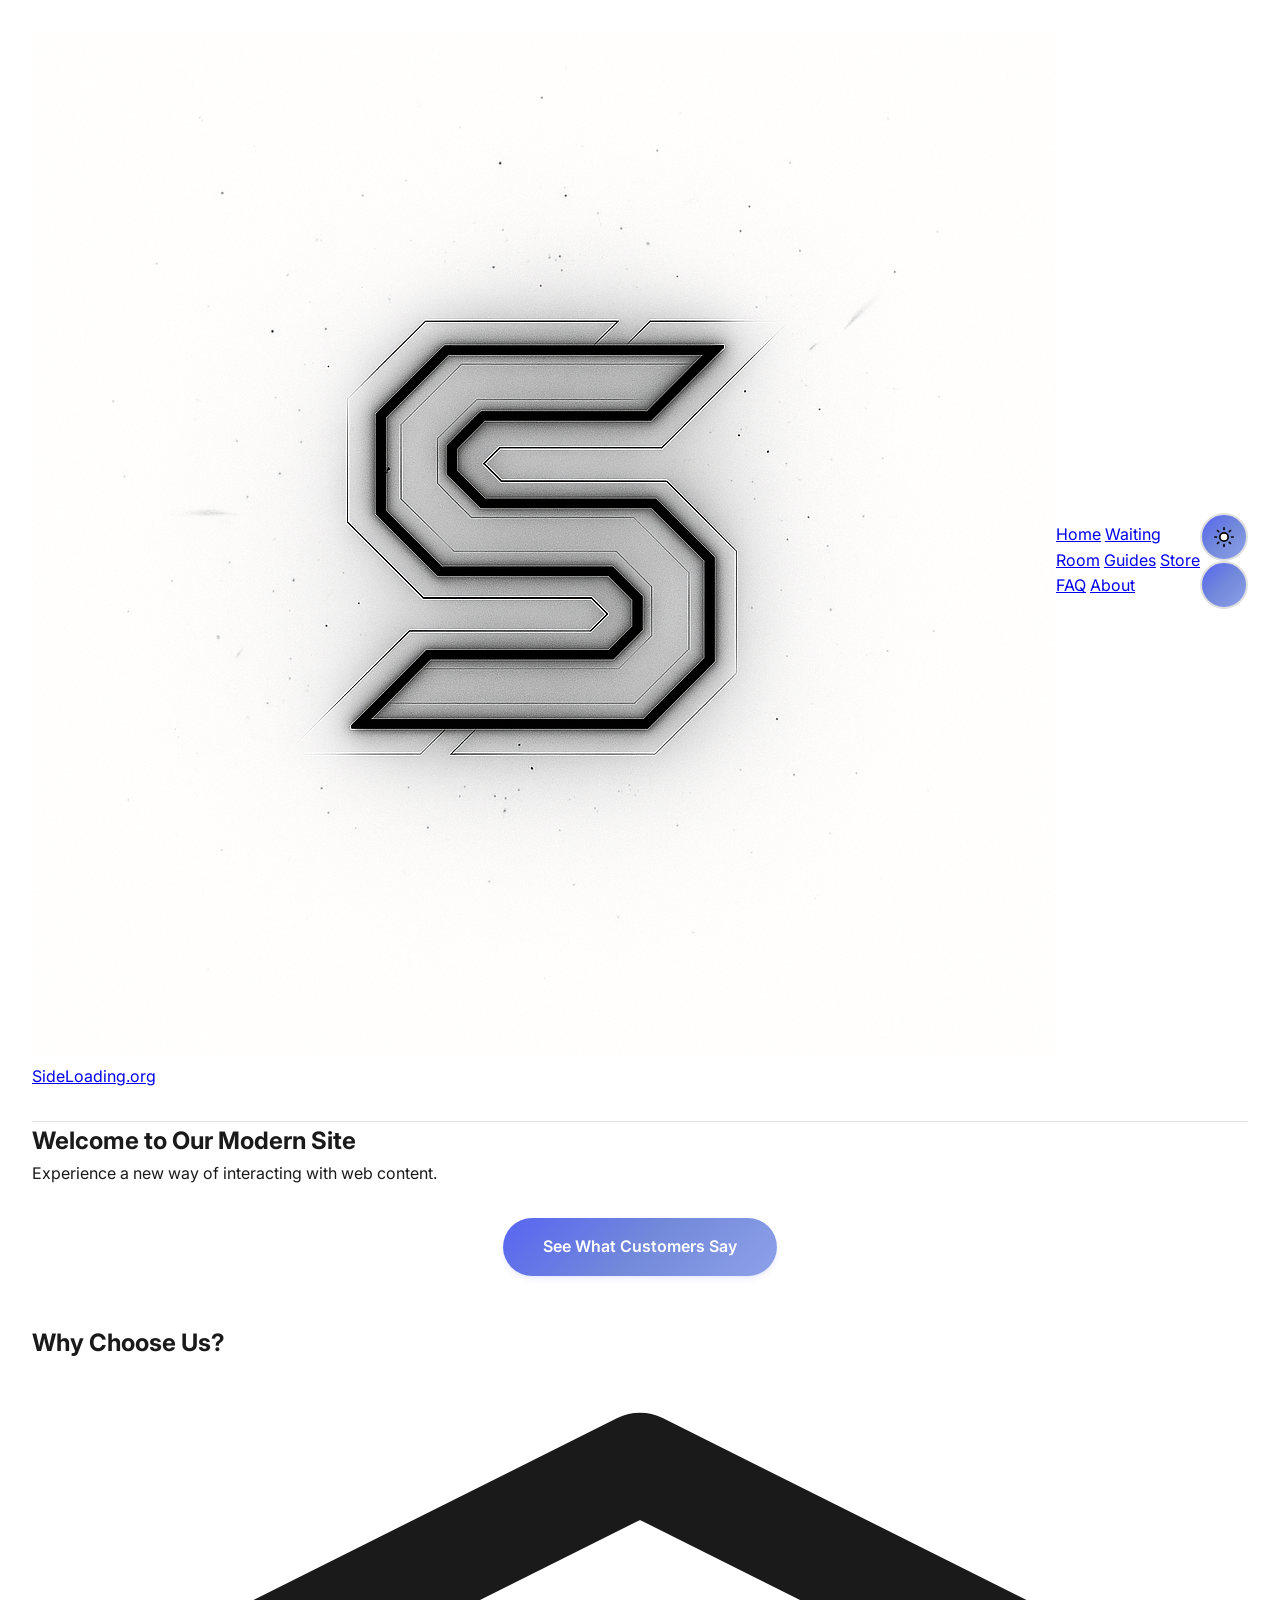
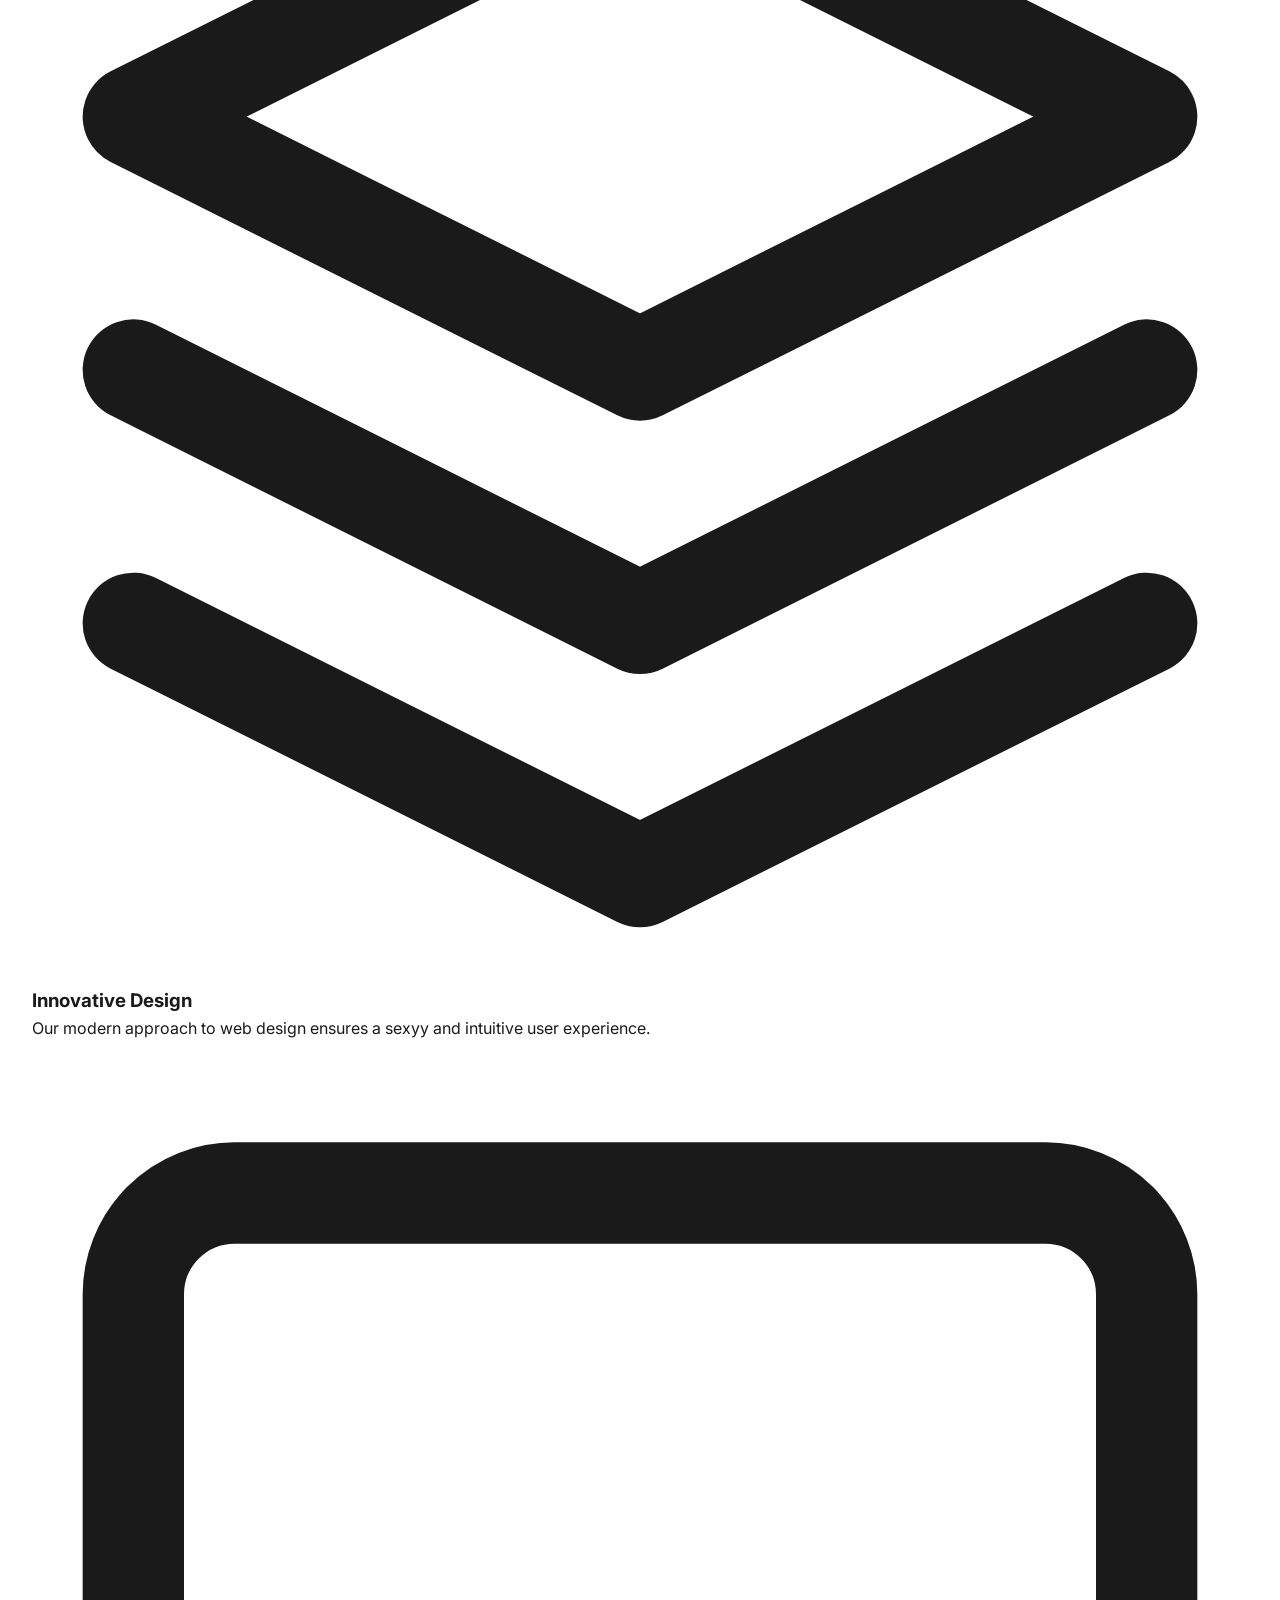
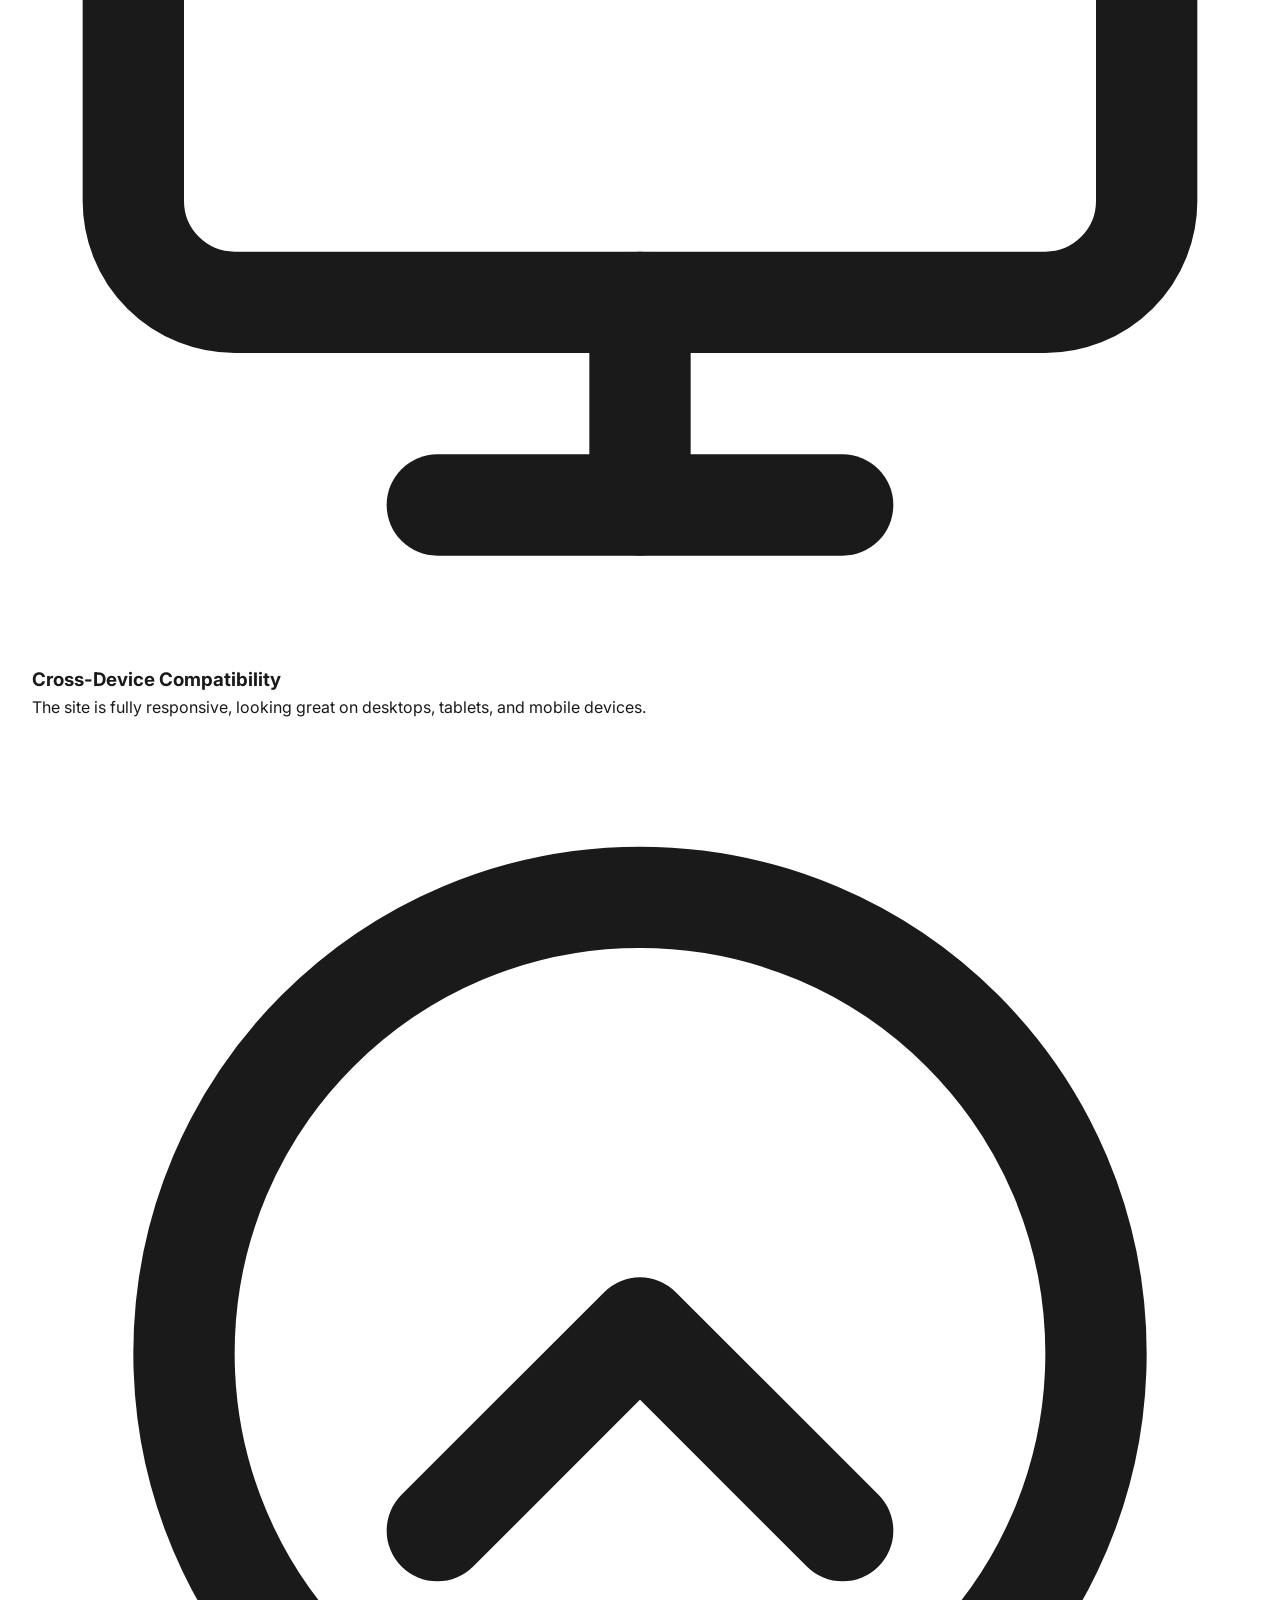
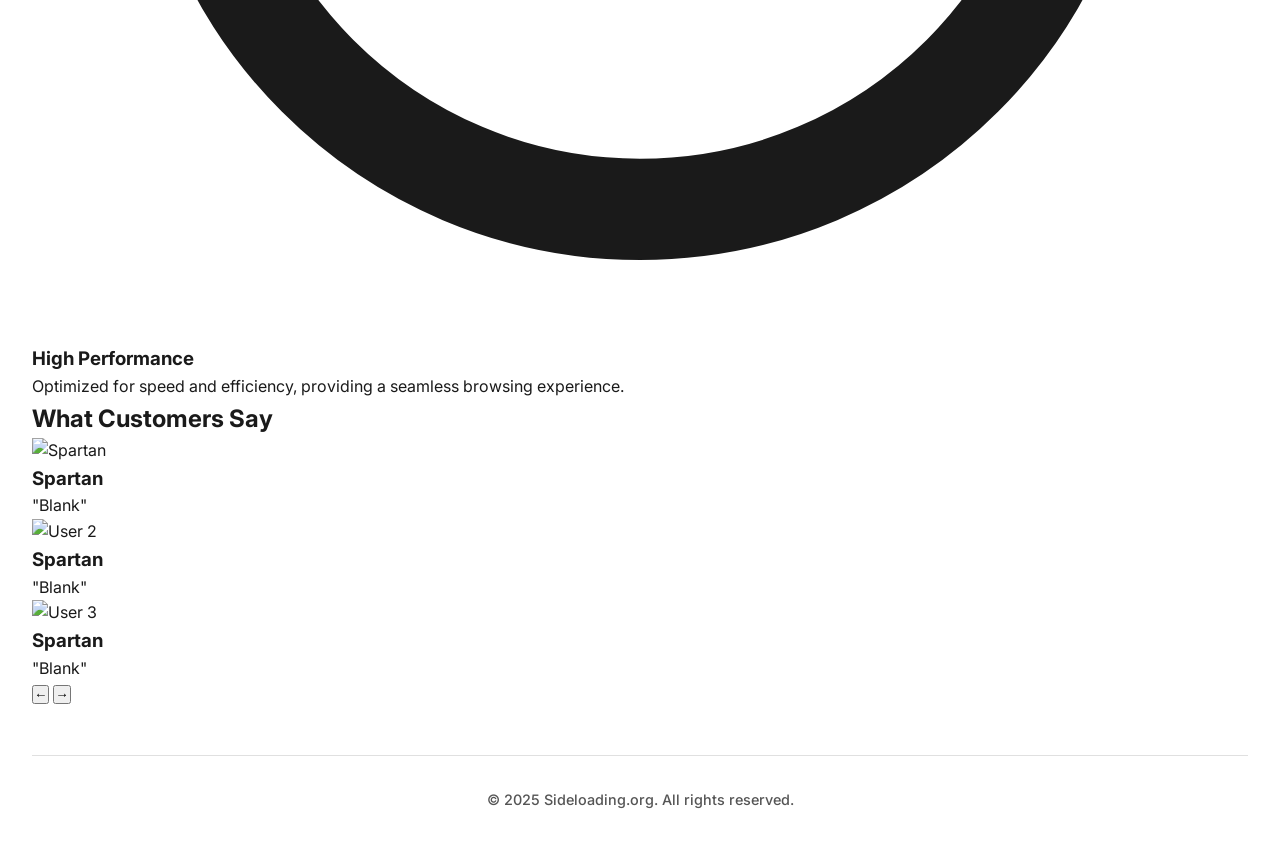
==== index.html @ e49c39b9 "Update index.html" ====
<!DOCTYPE html>
<html lang="en">
<head>
    <meta charset="UTF-8">
    <meta name="viewport" content="width=device-width, initial-scale=1.0">
    <meta property="og:site_name" content="SideLoading.org">
    <meta name="theme-color" content="#8B5CF6">
    <meta property="og:title" content="Home">
    <meta property="og:description" content="Visit the unofficial sideloading site for all of your IOS needs..." />
    <meta property="og:image" content="https://sideloadingdotorg.github.io/Site/images/logo.png">
    <meta property="og:image:width" content="1100">
    <meta property="og:image:height" content="1200">
    <meta property="og:image:type" content="image/png">
    <meta property="og:image:alt" content="Logo">
    <title>Home</title>
    <link rel="preconnect" href="https://fonts.googleapis.com">
    <link rel="preconnect" href="https://fonts.gstatic.com" crossorigin>
    <link href="https://fonts.googleapis.com/css2?family=Inter:wght@300;400;500;600;700&display=swap" rel="stylesheet">
    <link rel="stylesheet" href="css/general.css">
    <link rel="stylesheet" href="css/home.css">
</head>
<body>
    <div class="container">
        <header class="header">
            <a href="index.html" class="logo-link">
                <img src="https://sideloadingdotorg.github.io/Site/images/logo.png" alt="SideLoading.org Logo" class="logo">
                <span class="logo-text">SideLoading.org</span>
            </a>
            <nav class="desktop-nav">
                <a href="index.html" class="nav-link active">Home</a>
                <a href="waiting.html" class="nav-link">Waiting Room</a>
                <a href="guides.html" class="nav-link">Guides</a>
                <a href="https://sideloadingdotorg.github.io/Store/index.html" class="nav-link">Store</a>
                <a href="faq.html" class="nav-link">FAQ</a>
                <a href="about.html" class="nav-link">About</a>
            </nav>
            <div class="theme-and-hamburger">
                <button id="themeToggle" class="theme-toggle">
                    <svg class="sun-icon" viewBox="0 0 24 24" fill="none" stroke="currentColor" stroke-width="2" stroke-linecap="round" stroke-linejoin="round">
                        <circle cx="12" cy="12" r="5"></circle>
                        <line x1="12" y1="1" x2="12" y2="3"></line>
                        <line x1="12" y1="21" x2="12" y2="23"></line>
                        <line x1="4.22" y1="4.22" x2="5.64" y2="5.64"></line>
                        <line x1="18.36" y1="18.36" x2="19.78" y2="19.78"></line>
                        <line x1="1" y1="12" x2="3" y2="12"></line>
                        <line x1="21" y1="12" x2="23" y2="12"></line>
                        <line x1="4.22" y1="19.78" x2="5.64" y2="18.36"></line>
                        <line x1="18.36" y1="5.64" x2="19.78" y2="4.22"></line>
                    </svg>
                    <svg class="moon-icon" viewBox="0 0 24 24" fill="none" stroke="currentColor" stroke-width="2" stroke-linecap="round" stroke-linejoin="round">
                        <path d="M21 12.79A9 9 0 1 1 11.21 3 7 7 0 0 0 21 12.79z"></path>
                    </svg>
                </button>
                <div class="hamburger-menu" id="hamburgerMenu">
                    <div class="bar"></div>
                    <div class="bar"></div>
                    <div class="bar"></div>
                </div>
            </div>
        </header>
        <aside class="sidebar" id="sidebar">
            <div class="sidebar-header">
                <a href="index.html" class="logo-link">
                    <img src="https://sideloadingdotorg.github.io/Site/images/logo.png" alt="SideLoading.org Logo" class="logo">
                </a>
                <button id="sidebarClose" class="sidebar-close-button">&times;</button>
            </div>
            <nav class="sidebar-nav">
                <a href="index.html" class="sidebar-nav-link active">Home</a>
                <a href="waiting.html" class="sidebar-nav-link">Waiting Room</a>
                <a href="guides.html" class="sidebar-nav-link">Guides</a>
                <a href="https://sideloadingdotorg.github.io/Store/index.html" class="sidebar-nav-link">Store</a>
                <a href="faq.html" class="sidebar-nav-link">FAQ</a>
                <a href="about.html" class="sidebar-nav-link">About</a>
            </nav>
        </aside>
        <div class="sidebar-overlay" id="sidebarOverlay"></div>
        <main class="main-content">
            <section class="hero-section">
                <h1 class="hero-title">Welcome to Our Modern Site</h1>
                <p class="hero-subtitle">Experience a new way of interacting with web content.</p>
                <a href="#testimonials" class="cta-button">See What Customers Say</a>
            </section>
            <section class="features-section">
                <h2 class="section-title">Why Choose Us?</h2>
                <div class="features-grid">
                    <div class="feature-card">
                        <div class="feature-icon">
                            <svg viewBox="0 0 24 24" fill="none" stroke="currentColor" stroke-width="2" stroke-linecap="round" stroke-linejoin="round">
                                <path d="M12 2L2 7l10 5 10-5-10-5z"></path>
                                <path d="M2 17l10 5 10-5"></path>
                                <path d="M2 12l10 5 10-5"></path>
                            </svg>
                        </div>
                        <h3 class="feature-title">Innovative Design</h3>
                        <p class="feature-description">Our modern approach to web design ensures a sexyy and intuitive user experience.</p>
                    </div>
                    <div class="feature-card">
                        <div class="feature-icon">
                            <svg viewBox="0 0 24 24" fill="none" stroke="currentColor" stroke-width="2" stroke-linecap="round" stroke-linejoin="round">
                                <rect x="2" y="3" width="20" height="14" rx="2" ry="2"></rect>
                                <line x1="8" y1="21" x2="16" y2="21"></line>
                                <line x1="12" y1="17" x2="12" y2="21"></line>
                            </svg>
                        </div>
                        <h3 class="feature-title">Cross-Device Compatibility</h3>
                        <p class="feature-description">The site is fully responsive, looking great on desktops, tablets, and mobile devices.</p>
                    </div>
                    <div class="feature-card">
                        <div class="feature-icon">
                            <svg viewBox="0 0 24 24" fill="none" stroke="currentColor" stroke-width="2" stroke-linecap="round" stroke-linejoin="round">
                                <path d="M12 21.5c-4.97 0-9-4.03-9-9s4.03-9 9-9 9 4.03 9 9-4.03 9-9 9z"></path>
                                <path d="M16 16l-4-4-4 4"></path>
                            </svg>
                        </div>
                        <h3 class="feature-title">High Performance</h3>
                        <p class="feature-description">Optimized for speed and efficiency, providing a seamless browsing experience.</p>
                    </div>
                </div>
            </section>
            <section class="testimonials-section" id="testimonials">
                <h2 class="section-title">What Customers Say</h2>
                <div class="testimonial-carousel-container">
                    <div class="testimonial-carousel-track">
                        <div class="testimonial-card">
                            <img src="#" alt="Spartan" class="testimonial-avatar">
                            <h3 class="testimonial-name">Spartan</h3>
                            <p class="testimonial-review">"Blank"</p>
                        </div>
                        <div class="testimonial-card">
                            <img src="#" alt="User 2" class="testimonial-avatar">
                            <h3 class="testimonial-name">Spartan</h3>
                            <p class="testimonial-review">"Blank"</p>
                        </div>
                        <div class="testimonial-card">
                            <img src="#" alt="User 3" class="testimonial-avatar">
                            <h3 class="testimonial-name">Spartan</h3>
                            <p class="testimonial-review">"Blank"</p>
                        </div>
                    </div>
                    <div class="carousel-navigation">
                        <button class="carousel-nav-btn prev-btn">&larr;</button>
                        <button class="carousel-nav-btn next-btn">&rarr;</button>
                    </div>
                </div>
            </section>
        </main>
        <footer class="footer">
            <p>&copy; 2025 Sideloading.org. All rights reserved.</p>
        </footer>
    </div>
    <script src="js/general.js"></script>
    <script src="js/home.js"></script>
</body>
</html>
---- css/general.css ----
:root {
    --primary-color: #5865F2;
    --primary-hover: #4f5bda;
    --primary-gradient: linear-gradient(135deg, #5865F2 0%, #7289da 100%);
    --primary-gradient-hover: linear-gradient(135deg, #4f5bda 0%, #5865F2 100%);
    --bg-primary: #0D0D0D;
    --bg-secondary: #1a1a1a;
    --text-primary: #f0f0f0;
    --text-secondary: #a0a0a0;
    --border-color: #2a2a2a;
    --shadow: 0 4px 10px rgba(88, 101, 242, 0.2);
    --sidebar-width: 300px;
    --blur-amount: 8px;
}

[data-theme="light"] {
    --primary-color: #5865F2;
    --primary-hover: #4f5bda;
    --primary-gradient: linear-gradient(135deg, #5865F2 0%, #7289da 50%, #8ea1e9 100%);
    --primary-gradient-hover: linear-gradient(135deg, #4f5bda 0%, #5865F2 50%, #7289da 100%);
    --bg-primary: #ffffff;
    --bg-secondary: #f5f5f5;
    --text-primary: #1a1a1a;
    --text-secondary: #555555;
    --border-color: #e0e0e0;
    --shadow: 0 4px 6px -1px rgba(88, 101, 242, 0.1), 0 2px 4px -1px rgba(88, 101, 242, 0.06);
}

* {
    margin: 0;
    padding: 0;
    box-sizing: border-box;
}

body {
    font-family: 'Inter', -apple-system, BlinkMacSystemFont, 'Segoe UI', Roboto, sans-serif;
    background-color: var(--bg-primary);
    color: var(--text-primary);
    transition: background-color 0.3s ease, color 0.3s ease;
    line-height: 1.6;
    overflow-x: hidden;
}

.container {
    max-width: 1400px;
    margin: 0 auto;
    padding: 0 2rem;
}

.main-content {
    position: relative;
    z-index: 1;
}

.header {
    display: flex;
    justify-content: space-between;
    align-items: center;
    padding: 2rem 0;
    border-bottom: 1px solid var(--border-color);
    position: relative;
    z-index: 1000;
    transition: filter 0.3s ease, transform 0.3s ease;
}

.header-left,
.header-right {
    display: flex;
    align-items: center;
    gap: 1rem;
}

.logo-container {
    display: flex;
    align-items: center;
    justify-content: center;
    height: 40px;
}

.logo {
    height: 100%;
    width: auto;
    transition: filter 0.3s ease;
}

[data-theme="light"] .logo {
    filter: invert(1);
}

.theme-toggle {
    background: var(--primary-gradient);
    border: 2px solid var(--border-color);
    border-radius: 50%;
    width: 48px;
    height: 48px;
    cursor: pointer;
    display: flex;
    align-items: center;
    justify-content: center;
    transition: all 0.3s ease;
    text-decoration: none;
}

.theme-toggle:hover {
    background: var(--primary-gradient-hover);
    border-color: var(--primary-color);
    transform: scale(1.05);
}

.theme-toggle svg {
    width: 20px;
    height: 20px;
    fill: var(--bg-primary);
    transition: transform 0.3s ease;
}

.theme-toggle:hover svg {
    transform: rotate(180deg);
}

.hamburger-menu {
    background: var(--primary-gradient);
    border: 2px solid var(--border-color);
    border-radius: 50%;
    width: 48px;
    height: 48px;
    cursor: pointer;
    display: flex;
    flex-direction: column;
    align-items: center;
    justify-content: center;
    transition: all 0.3s ease;
    gap: 4px;
    position: relative;
    z-index: 1001;
    text-decoration: none;
}

.hamburger-menu:hover {
    background: var(--primary-gradient-hover);
    border-color: var(--primary-color);
    transform: scale(1.05);
}

.hamburger-menu.active {
    background: var(--primary-gradient-hover);
    border-color: var(--primary-color);
}

.hamburger-line {
    width: 20px;
    height: 2px;
    background-color: var(--bg-primary);
    border-radius: 1px;
    transition: all 0.3s ease;
}

.hamburger-menu.active .hamburger-line:nth-child(1) {
    transform: translateY(6px) rotate(45deg);
}

.hamburger-menu.active .hamburger-line:nth-child(2) {
    opacity: 0;
}

.hamburger-menu.active .hamburger-line:nth-child(3) {
    transform: translateY(-6px) rotate(-45deg);
}

.sidebar {
    position: fixed;
    top: 0;
    left: -100%;
    width: var(--sidebar-width);
    height: 100vh;
    background-color: var(--bg-primary);
    border-right: 1px solid var(--border-color);
    z-index: 3000;
    transition: left 0.3s ease;
    overflow-y: auto;
    box-shadow: 4px 0 20px rgba(0, 0, 0, 0.1);
}

.sidebar.active {
    left: 0;
}

.sidebar-header {
    padding: 2rem;
    border-bottom: 1px solid var(--border-color);
    display: flex;
    justify-content: space-between;
    align-items: center;
}

.sidebar-title {
    font-size: 1.5rem;
    font-weight: 600;
    color: var(--text-primary);
}

.sidebar-close {
    background: none;
    border: none;
    cursor: pointer;
    padding: 8px;
    border-radius: 8px;
    transition: background-color 0.3s ease;
    text-decoration: none;
}

.sidebar-close:hover {
    background-color: var(--bg-secondary);
}

.sidebar-close svg {
    width: 20px;
    height: 20px;
    fill: var(--text-primary);
}

.sidebar-content {
    padding: 2rem;
}

.sidebar-nav {
    list-style: none;
    margin-bottom: 2rem;
}

.sidebar-content nav .sidebar-nav:first-of-type {
    margin-bottom: 0.5rem;
}

.sidebar-subheading {
    font-size: 1rem;
    font-weight: 600;
    color: var(--text-secondary);
    margin: 1rem 0 0.5rem 0;
    padding: 0;
    text-transform: lowercase;
    letter-spacing: 0.5px;
}

.sidebar-nav-item {
    margin-bottom: 0.5rem;
}

.sidebar-nav-link {
    display: block;
    padding: 1rem;
    color: var(--text-primary);
    text-decoration: none;
    border-radius: 12px;
    transition: all 0.3s ease;
    font-weight: 500;
}

.sidebar-nav-link:hover {
    background: var(--bg-secondary);
    color: var(--text-primary);
}

.sidebar-nav-link.active {
    background: var(--primary-gradient);
    color: var(--bg-primary);
}

.sidebar-overlay {
    position: fixed;
    top: 0;
    left: 0;
    width: 100%;
    height: 100%;
    background-color: rgba(0, 0, 0, 0.5);
    z-index: 2500;
    opacity: 0;
    visibility: hidden;
    transition: all 0.3s ease;
}

.sidebar-overlay.active {
    opacity: 1;
    visibility: visible;
}

.header.blurred,
.main-content.blurred {
    filter: blur(var(--blur-amount));
    transform: scale(0.98);
    pointer-events: none;
    user-select: none;
}

@media (max-width: 768px) {
    .container {
        padding: 0 1rem;
    }
    
    .header {
        padding: 1rem 0;
    }
    
    :root {
        --sidebar-width: 280px;
    }
}

@media (min-width: 1200px) {
    .container {
        max-width: 1600px;
    }
}

.footer {
    text-align: center;
    padding: 2rem 0;
    margin-top: 3rem;
    border-top: 1px solid var(--border-color);
    color: var(--text-secondary);
    font-size: 0.9rem;
    font-weight: 500;
}

.footer p {
    margin: 0;
}

@media (max-width: 768px) {
    .footer {
        padding: 1.5rem 0;
        margin-top: 2rem;
        font-size: 0.85rem;
    }
}
---- css/home.css ----
.title {
    font-size: 3rem;
    font-weight: 700;
    text-align: center;
    margin-top: 2rem;
    background: var(--primary-gradient);
    -webkit-background-clip: text;
    -webkit-text-fill-color: transparent;
    animation: text-pop-up 0.5s cubic-bezier(0.25, 0.46, 0.45, 0.94) both;
}

.catchline {
    font-size: 1.25rem;
    text-align: center;
    color: var(--text-secondary);
    margin-top: 1rem;
    max-width: 700px;
    margin-left: auto;
    margin-right: auto;
    animation: fade-in-up 0.6s ease-out forwards;
    animation-delay: 0.2s;
    opacity: 0;
}

.cta-button {
    display: block;
    width: fit-content;
    margin: 2rem auto 3rem auto;
    padding: 1rem 2.5rem;
    background: var(--primary-gradient);
    color: var(--bg-primary);
    text-decoration: none;
    font-weight: 600;
    border-radius: 50px;
    transition: all 0.3s ease;
    box-shadow: var(--shadow);
    text-align: center;
    animation: scale-in 0.5s ease-out forwards;
    animation-delay: 0.4s;
    opacity: 0;
}

.cta-button:hover {
    background: var(--primary-gradient-hover);
    transform: translateY(-2px) scale(1.02);
    box-shadow: 0 6px 15px rgba(139, 92, 246, 0.3);
}

.why-choose-us-section {
    margin-top: 6rem;
}

.why-choose-title {
    text-align: center;
    margin-bottom: 3rem;
    font-size: 2rem;
    font-weight: 700;
    color: var(--text-primary);
    animation: fade-in-up 0.6s ease-out forwards;
    opacity: 0;
    animation-delay: 0.6s;
}

.why-choose-grid {
    display: grid;
    grid-template-columns: repeat(auto-fit, minmax(280px, 1fr));
    gap: 2rem;
}

.why-choose-card {
    background: var(--bg-secondary);
    border-radius: 12px;
    padding: 2.5rem 2rem;
    text-align: center;
    border: 1px solid var(--border-color);
    transition: transform 0.3s ease, box-shadow 0.3s ease, border-color 0.3s ease;
    box-shadow: var(--card-shadow);
    animation: card-pop-in 0.6s cubic-bezier(0.25, 0.46, 0.45, 0.94) both;
    opacity: 0;
}

.why-choose-card:hover {
    transform: translateY(-10px) scale(1.02);
    box-shadow: var(--shadow);
    border-color: var(--primary-color);
}

.why-choose-icon {
    font-size: 2.5rem;
    margin-bottom: 1rem;
    line-height: 1;
}

.why-choose-heading {
    font-size: 1.25rem;
    font-weight: 600;
    margin-bottom: 0.5rem;
}

.why-choose-description {
    font-size: 0.9rem;
    color: var(--text-secondary);
}

.carousel-section {
    margin-top: 6rem;
    position: relative;
}

.carousel-title {
    font-size: 2rem;
    font-weight: 700;
    text-align: center;
    margin-bottom: 2rem;
    animation: fade-in-up 0.6s ease-out forwards;
    opacity: 0;
}

.carousel-container {
    overflow-x: scroll;
    -webkit-overflow-scrolling: touch;
    scroll-snap-type: x mandatory;
    padding-bottom: 1.5rem;
    scrollbar-width: none;
    cursor: grab;
    padding-left: 20px;
    padding-right: 20px;
    margin-left: -20px;
    margin-right: -20px;
}

.carousel-container::-webkit-scrollbar {
    display: none;
}

.carousel-track {
    display: flex;
    gap: 2rem;
    transition: transform 0.3s ease;
    width: fit-content;
}

.carousel-slide {
    flex: 0 0 auto;
    width: 320px;
    scroll-snap-align: start;
}

.guide-card {
    background: var(--bg-secondary);
    border: 1px solid var(--border-color);
    border-radius: 12px;
    padding: 2rem;
    height: 100%;
    display: flex;
    flex-direction: column;
    text-align: center;
    transition: transform 0.3s ease, box-shadow 0.3s ease, border-color 0.3s ease;
    animation: fade-in-up 0.6s ease-out forwards;
    opacity: 0;
}

.guide-card:hover {
    transform: translateY(-5px) scale(1.02);
    box-shadow: var(--shadow);
    border-color: var(--primary-color);
}

.guide-icon {
    font-size: 2.5rem;
    margin-bottom: 1rem;
    display: flex;
    justify-content: center;
}

.guide-icon svg {
    width: 48px;
    height: 48px;
    fill: var(--text-primary);
}

.guide-title {
    font-size: 1.25rem;
    font-weight: 600;
    margin-bottom: 0.5rem;
}

.guide-description {
    font-size: 0.9rem;
    color: var(--text-secondary);
    flex-grow: 1;
}

.guide-button {
    display: inline-block;
    padding: 0.75rem 1.5rem;
    background: var(--primary-gradient);
    color: var(--bg-primary);
    text-decoration: none;
    font-weight: 500;
    border-radius: 50px;
    margin-top: 1.5rem;
    transition: background 0.3s ease, transform 0.3s ease;
}

.guide-button:hover {
    background: var(--primary-gradient-hover);
    transform: translateY(-2px);
}

.carousel-scrollbar {
    width: 100%;
    height: 10px;
    margin-top: 1.5rem;
    display: flex;
    align-items: center;
    justify-content: center;
}

.carousel-scrollbar-track {
    width: 100%;
    max-width: 500px;
    height: 4px;
    background-color: var(--border-color);
    border-radius: 2px;
    position: relative;
    cursor: pointer;
}

.carousel-scrollbar-thumb {
    height: 100%;
    background: var(--primary-gradient);
    border-radius: 2px;
    position: absolute;
    left: 0;
    top: 0;
    transition: background 0.3s ease;
}

.reviews-section {
    margin-top: 6rem;
}

.reviews-title {
    text-align: center;
    margin-bottom: 2rem;
    font-size: 2rem;
    font-weight: 700;
    color: var(--text-primary);
    animation: fade-in-up 0.6s ease-out forwards;
    opacity: 0;
}

.reviews-carousel-container {
    overflow-x: auto;
    -webkit-overflow-scrolling: touch;
    scroll-snap-type: x mandatory;
    scrollbar-width: none;
    padding-bottom: 1.5rem;
    cursor: grab;
    padding-left: 20px;
    padding-right: 20px;
    margin-left: -20px;
    margin-right: -20px;
}

.reviews-carousel-container::-webkit-scrollbar {
    display: none;
}

.reviews-carousel-track {
    display: flex;
    gap: 2rem;
    padding-bottom: 1rem;
    min-width: fit-content;
}

.review-card {
    background: var(--bg-secondary);
    border: 1px solid var(--border-color);
    border-radius: 12px;
    padding: 2rem;
    width: 320px;
    flex-shrink: 0;
    scroll-snap-align: start;
    box-shadow: var(--card-shadow);
    position: relative;
    overflow: hidden;
    min-height: 220px;
    animation: card-pop-in 0.6s cubic-bezier(0.25, 0.46, 0.45, 0.94) both;
    opacity: 0;
}

.review-header {
    display: flex;
    align-items: center;
    margin-bottom: 1.5rem;
}

.review-avatar-wrapper {
    width: 50px;
    height: 50px;
    position: relative;
    margin-right: 1rem;
}

.review-avatar {
    width: 100%;
    height: 100%;
    border-radius: 50%;
    object-fit: cover;
    border: 2px solid var(--primary-color);
    animation: pulse-avatar 2s infinite ease-in-out;
}

.review-info {
    display: flex;
    flex-direction: column;
}

.review-username {
    font-weight: 600;
    color: var(--text-primary);
    margin-bottom: 0.25rem;
}

.review-stars {
    display: flex;
    gap: 0.25rem;
}

.review-stars .star {
    font-size: 0.9rem;
}

.review-text {
    font-size: 0.9rem;
    color: var(--text-secondary);
    position: relative;
    z-index: 2;
}

@keyframes fade-in-up {
    from {
        opacity: 0;
        transform: translateY(20px);
    }
    to {
        opacity: 1;
        transform: translateY(0);
    }
}

@keyframes scale-in {
    from {
        opacity: 0;
        transform: scale(0.9);
    }
    to {
        opacity: 1;
        transform: scale(1);
    }
}

@keyframes text-pop-up {
    0% {
        transform: translateY(-20px);
        opacity: 0;
    }
    100% {
        transform: translateY(0);
        opacity: 1;
    }
}

@keyframes card-pop-in {
    0% {
        transform: scale(0.95);
        opacity: 0;
    }
    100% {
        transform: scale(1);
        opacity: 1;
    }
}

@keyframes pulse-avatar {
    0% {
        box-shadow: 0 0 0 0 rgba(139, 92, 246, 0.4);
    }
    70% {
        box-shadow: 0 0 0 10px rgba(139, 92, 246, 0);
    }
    100% {
        box-shadow: 0 0 0 0 rgba(139, 92, 246, 0);
    }
}

.why-choose-card:nth-child(1) { animation-delay: 0.7s; }
.why-choose-card:nth-child(2) { animation-delay: 0.9s; }
.why-choose-card:nth-child(3) { animation-delay: 1.1s; }
.why-choose-card:nth-child(4) { animation-delay: 1.3s; }

.carousel-title { animation-delay: 1.5s; }
.guide-card:nth-child(1) { animation-delay: 1.7s; }
.guide-card:nth-child(2) { animation-delay: 1.9s; }
.guide-card:nth-child(3) { animation-delay: 2.1s; }
.guide-card:nth-child(4) { animation-delay: 2.3s; }
.guide-card:nth-child(5) { animation-delay: 2.5s; }
.guide-card:nth-child(6) { animation-delay: 2.7s; }

.reviews-title { animation-delay: 2.9s; }
.review-card:nth-child(1) { animation-delay: 3.1s; }
.review-card:nth-child(2) { animation-delay: 3.3s; }
.review-card:nth-child(3) { animation-delay: 3.5s; }
.review-card:nth-child(4) { animation-delay: 3.7s; }


@media (max-width: 768px) {
    .title {
        font-size: 2.5rem;
    }

    .catchline {
        font-size: 1rem;
    }

    .cta-button {
        padding: 0.8rem 2rem;
    }

    .why-choose-us-section {
        margin-top: 4rem;
    }

    .why-choose-title,
    .carousel-title,
    .reviews-title {
        font-size: 1.5rem;
    }

    .carousel-container,
    .reviews-carousel-container {
        padding-left: 10px;
        padding-right: 10px;
        margin-left: -10px;
        margin-right: -10px;
    }
}
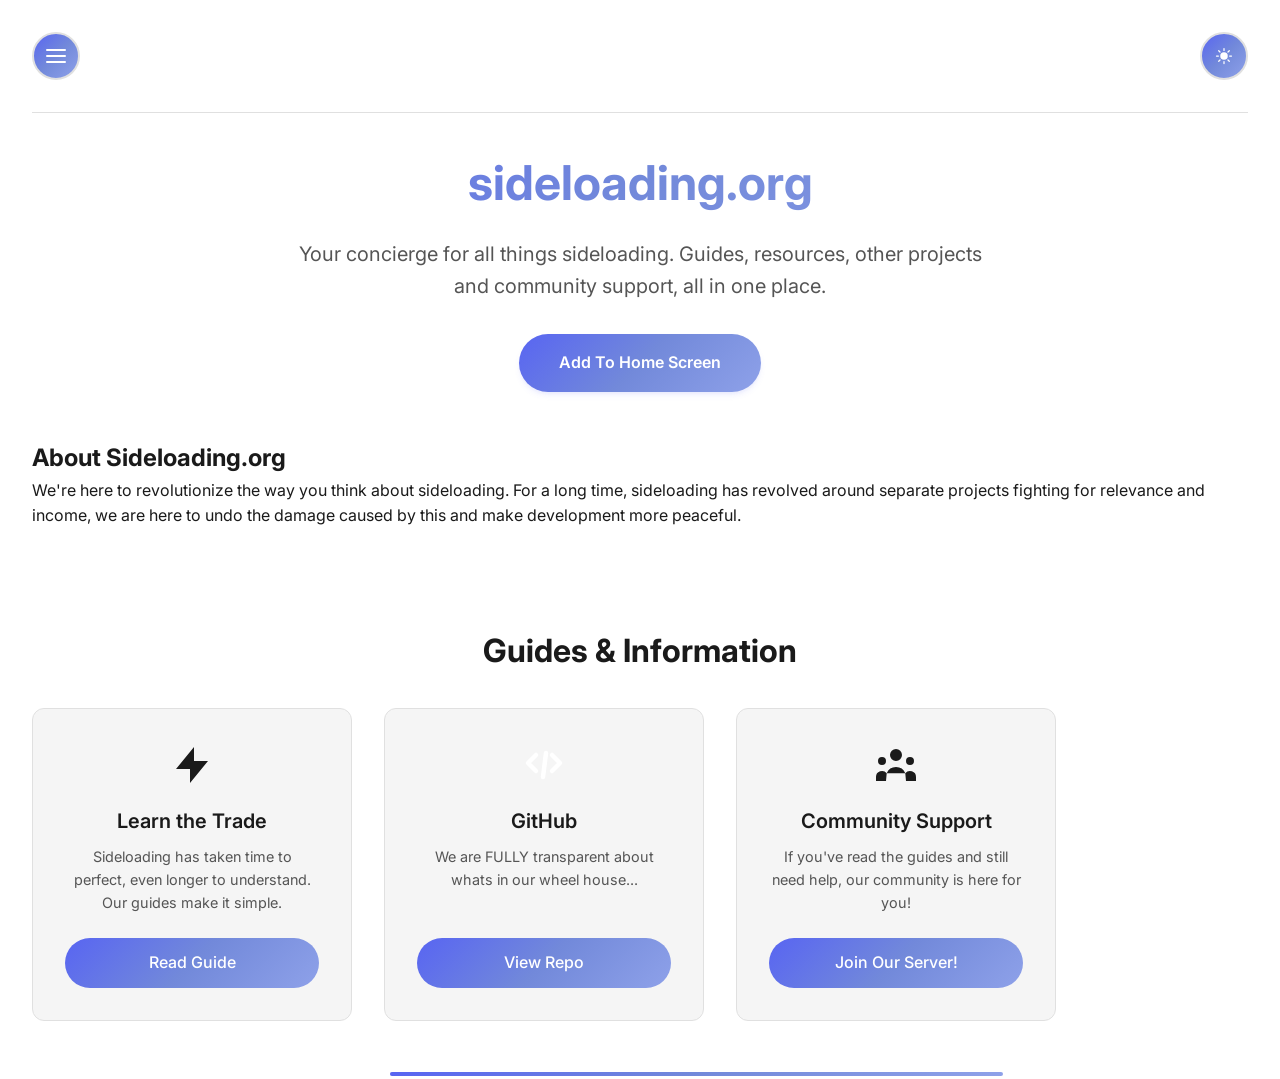
==== commit 25890f7e: "Update index.html" ====
--- a/index.html
+++ b/index.html
@@ -7,8 +7,7 @@
     <meta name="theme-color" content="#8B5CF6">
     <meta property="og:title" content="Home">
     <meta property="og:description" content="Visit the unofficial sideloading site for all of your IOS needs..." />
-    <meta property="og:image" content="https://sideloadingdotorg.github.io/Site/images/logo.png">
-    <meta property="og:image:width" content="1100">
+    <meta property="og:image" content="https://sideloadingdotorg.github.io/Site/images/logo.png"> <meta property="og:image:width" content="1100">
     <meta property="og:image:height" content="1200">
     <meta property="og:image:type" content="image/png">
     <meta property="og:image:alt" content="Logo">
@@ -22,132 +21,68 @@
 <body>
     <div class="container">
         <header class="header">
-            <a href="index.html" class="logo-link">
-                <img src="https://sideloadingdotorg.github.io/Site/images/logo.png" alt="SideLoading.org Logo" class="logo">
-                <span class="logo-text">SideLoading.org</span>
-            </a>
-            <nav class="desktop-nav">
-                <a href="index.html" class="nav-link active">Home</a>
-                <a href="waiting.html" class="nav-link">Waiting Room</a>
-                <a href="guides.html" class="nav-link">Guides</a>
-                <a href="https://sideloadingdotorg.github.io/Store/index.html" class="nav-link">Store</a>
-                <a href="faq.html" class="nav-link">FAQ</a>
-                <a href="about.html" class="nav-link">About</a>
-            </nav>
-            <div class="theme-and-hamburger">
-                <button id="themeToggle" class="theme-toggle">
-                    <svg class="sun-icon" viewBox="0 0 24 24" fill="none" stroke="currentColor" stroke-width="2" stroke-linecap="round" stroke-linejoin="round">
-                        <circle cx="12" cy="12" r="5"></circle>
-                        <line x1="12" y1="1" x2="12" y2="3"></line>
-                        <line x1="12" y1="21" x2="12" y2="23"></line>
-                        <line x1="4.22" y1="4.22" x2="5.64" y2="5.64"></line>
-                        <line x1="18.36" y1="18.36" x2="19.78" y2="19.78"></line>
-                        <line x1="1" y1="12" x2="3" y2="12"></line>
-                        <line x1="21" y1="12" x2="23" y2="12"></line>
-                        <line x1="4.22" y1="19.78" x2="5.64" y2="18.36"></line>
-                        <line x1="18.36" y1="5.64" x2="19.78" y2="4.22"></line>
-                    </svg>
-                    <svg class="moon-icon" viewBox="0 0 24 24" fill="none" stroke="currentColor" stroke-width="2" stroke-linecap="round" stroke-linejoin="round">
-                        <path d="M21 12.79A9 9 0 1 1 11.21 3 7 7 0 0 0 21 12.79z"></path>
-                    </svg>
+            <div class="header-left">
+                <button class="hamburger-menu" id="hamburgerMenu" aria-label="Open navigation menu">
+                    <div class="hamburger-line"></div>
+                    <div class="hamburger-line"></div>
+                    <div class="hamburger-line"></div>
                 </button>
-                <div class="hamburger-menu" id="hamburgerMenu">
-                    <div class="bar"></div>
-                    <div class="bar"></div>
-                    <div class="bar"></div>
+            </div>
+            <div class="header-right">
+                <button class="theme-toggle" id="themeToggle" aria-label="Toggle dark mode">
+                    <svg class="sun-icon" viewBox="0 0 24 24"><path d="M12 2.25a.75.75 0 01.75.75v2.25a.75.75 0 01-1.5 0V3a.75.75 0 01.75-.75zM7.5 12a4.5 4.5 0 119 0 4.5 4.5 0 01-9 0zM18.894 6.166a.75.75 0 00-1.06-1.06l-1.591 1.59a.75.75 0 101.06 1.061l1.591-1.59zM21.75 12a.75.75 0 01-.75.75h-2.25a.75.75 0 010-1.5H21a.75.75 0 01.75.75zM17.834 18.894a.75.75 0 001.06-1.06l-1.59-1.591a.75.75 0 10-1.061 1.06l1.59 1.591zM12 18a.75.75 0 01.75.75V21a.75.75 0 01-1.5 0v-2.25A.75.75 0 0112 18zM7.758 17.303a.75.75 0 00-1.061-1.06l-1.591 1.59a.75.75 0 001.06 1.061l1.591-1.59zM6 12a.75.75 0 01-.75.75H3a.75.75 0 010-1.5h2.25A.75.75 0 016 12zM6.697 7.757a.75.75 0 001.06-1.06l-1.59-1.591a.75.75 0 00-1.061 1.06l1.59 1.591z"/></svg>
+                    <svg class="moon-icon" style="display: none;" viewBox="0 0 24 24"><path d="M9.528 1.718a.75.75 0 01.162.819A8.97 8.97 0 009 6a9 9 0 009 9 8.97 8.97 0 003.463-.69.75.75 0 01.981.98 10.503 10.503 0 01-9.694 6.46c-5.799 0-10.5-4.701-10.5-10.5 0-4.368 2.667-8.112 6.46-9.694a.75.75 0 01.818.162z"/></svg>
+                </button>
+            </div>
+        </header>
+
+        <div class="sidebar" id="sidebar">
+            <div class="sidebar-header">
+                <h2 class="sidebar-title">Navigation</h2>
+                <button class="sidebar-close" id="sidebarClose" aria-label="Close navigation"><svg viewBox="0 0 24 24"><path d="M6.225 4.811a1 1 0 00-1.414 1.414L10.586 12 4.81 17.775a1 1 0 101.414 1.414L12 13.414l5.775 5.775a1 1 0 001.414-1.414L13.414 12l5.775-5.775a1 1 0 00-1.414-1.414L12 10.586 6.225 4.81z"/></svg></button>
+            </div>
+            <div class="sidebar-content">
+                <nav>
+                    <ul class="sidebar-nav">
+                        <li class="sidebar-nav-item"><a href="index" class="sidebar-nav-link active">Home</a></li>
+                        <li class="sidebar-nav-item"><a href="signer" class="sidebar-nav-link">Signer</a></li>
+                        <li class="sidebar-nav-item"><a href="downloads" class="sidebar-nav-link">Downloads</a></li>
+                    </ul>
+                    <h3 class="sidebar-subheading">Other Links</h3>
+                    <ul class="sidebar-nav">
+                        <li class="sidebar-nav-item"><a href="https://buy.sideloading.org" class="sidebar-nav-link" target="_blank">Shop</a></li>
+                    </ul>
+                </nav>
+            </div>
+        </div>
+        <div class="sidebar-overlay" id="sidebarOverlay"></div>
+
+        <main class="main-content">
+            <h1 class="title">sideloading.org</h1>
+            <p class="catchline">Your concierge for all things sideloading. Guides, resources, other projects and community support, all in one place.</p>
+            <a href="https://github.com/sideloadingdotorg/Site/releases/download/webclip/sideloading.org.mobileconfig" class="cta-button">Add To Home Screen</a>
+            <div class="introduction">
+                <div class="intro-content">
+                    <h2 class="intro-title">About Sideloading.org</h2>
+                    <p class="intro-text">We're here to revolutionize the way you think about sideloading. For a long time, sideloading has revolved around separate projects fighting for relevance and income, we are here to undo the damage caused by this and make development more peaceful.</p>
                 </div>
             </div>
-        </header>
-        <aside class="sidebar" id="sidebar">
-            <div class="sidebar-header">
-                <a href="index.html" class="logo-link">
-                    <img src="https://sideloadingdotorg.github.io/Site/images/logo.png" alt="SideLoading.org Logo" class="logo">
-                </a>
-                <button id="sidebarClose" class="sidebar-close-button">&times;</button>
-            </div>
-            <nav class="sidebar-nav">
-                <a href="index.html" class="sidebar-nav-link active">Home</a>
-                <a href="waiting.html" class="sidebar-nav-link">Waiting Room</a>
-                <a href="guides.html" class="sidebar-nav-link">Guides</a>
-                <a href="https://sideloadingdotorg.github.io/Store/index.html" class="sidebar-nav-link">Store</a>
-                <a href="faq.html" class="sidebar-nav-link">FAQ</a>
-                <a href="about.html" class="sidebar-nav-link">About</a>
-            </nav>
-        </aside>
-        <div class="sidebar-overlay" id="sidebarOverlay"></div>
-        <main class="main-content">
-            <section class="hero-section">
-                <h1 class="hero-title">Welcome to Our Modern Site</h1>
-                <p class="hero-subtitle">Experience a new way of interacting with web content.</p>
-                <a href="#testimonials" class="cta-button">See What Customers Say</a>
-            </section>
-            <section class="features-section">
-                <h2 class="section-title">Why Choose Us?</h2>
-                <div class="features-grid">
-                    <div class="feature-card">
-                        <div class="feature-icon">
-                            <svg viewBox="0 0 24 24" fill="none" stroke="currentColor" stroke-width="2" stroke-linecap="round" stroke-linejoin="round">
-                                <path d="M12 2L2 7l10 5 10-5-10-5z"></path>
-                                <path d="M2 17l10 5 10-5"></path>
-                                <path d="M2 12l10 5 10-5"></path>
-                            </svg>
-                        </div>
-                        <h3 class="feature-title">Innovative Design</h3>
-                        <p class="feature-description">Our modern approach to web design ensures a sexyy and intuitive user experience.</p>
-                    </div>
-                    <div class="feature-card">
-                        <div class="feature-icon">
-                            <svg viewBox="0 0 24 24" fill="none" stroke="currentColor" stroke-width="2" stroke-linecap="round" stroke-linejoin="round">
-                                <rect x="2" y="3" width="20" height="14" rx="2" ry="2"></rect>
-                                <line x1="8" y1="21" x2="16" y2="21"></line>
-                                <line x1="12" y1="17" x2="12" y2="21"></line>
-                            </svg>
-                        </div>
-                        <h3 class="feature-title">Cross-Device Compatibility</h3>
-                        <p class="feature-description">The site is fully responsive, looking great on desktops, tablets, and mobile devices.</p>
-                    </div>
-                    <div class="feature-card">
-                        <div class="feature-icon">
-                            <svg viewBox="0 0 24 24" fill="none" stroke="currentColor" stroke-width="2" stroke-linecap="round" stroke-linejoin="round">
-                                <path d="M12 21.5c-4.97 0-9-4.03-9-9s4.03-9 9-9 9 4.03 9 9-4.03 9-9 9z"></path>
-                                <path d="M16 16l-4-4-4 4"></path>
-                            </svg>
-                        </div>
-                        <h3 class="feature-title">High Performance</h3>
-                        <p class="feature-description">Optimized for speed and efficiency, providing a seamless browsing experience.</p>
+            <div class="carousel-section">
+                <h2 class="carousel-title">Guides & Information</h2>
+                <div class="carousel-container" id="carouselContainer">
+                    <div class="carousel-track" id="carouselTrack">
+                        <div class="carousel-slide"><div class="guide-card"><div class="guide-icon"><svg viewBox="0 0 24 24"><path d="M13 10V3L4 14h7v7l9-11h-7z"/></svg></div><h3 class="guide-title">Learn the Trade</h3><p class="guide-description">Sideloading has taken time to perfect, even longer to understand. Our guides make it simple.</p><a href="guide" class="guide-button">Read Guide</a></div></div>
+                        <div class="carousel-slide"><div class="guide-card"><div class="guide-icon"><svg viewBox="0 0 24 24">
+                                <path d="M8 7 L4 11 L8 15" stroke="var(--bg-primary)" stroke-width="2.25" stroke-linecap="round" stroke-linejoin="round" fill="none"/>
+                                <path d="M13 6 L11.5 18" stroke="var(--bg-primary)" stroke-width="2.25" stroke-linecap="round" stroke-linejoin="round" fill="none"/>
+                                <path d="M16 7 L20 11 L16 15" stroke="var(--bg-primary)" stroke-width="2.25" stroke-linecap="round" stroke-linejoin="round" fill="none"/>
+                            </svg></div><h3 class="guide-title">GitHub</h3><p class="guide-description">We are FULLY transparent about whats in our wheel house...</p><a href="https://github.com/sideloadingdotorg/Site/" class="guide-button">View Repo</a></div></div>
+                        <div class="carousel-slide"><div class="guide-card"><div class="guide-icon"><svg viewBox="0 0 24 24"><path d="M17 20h5v-2a3 3 0 00-5.356-1.857M17 20H7m10 0v-2c0-.656-.126-1.283-.356-1.857M7 20H2v-2a3 3 0 015.356-1.857M7 20v-2c0-.656.126-1.283.356-1.857m0 0a5.002 5.002 0 019.288 0M15 7a3 3 0 11-6 0 3 3 0 016 0zm6 3a2 2 0 11-4 0 2 2 0 014 0zM7 10a2 2 0 11-4 0 2 2 0 014 0z"/></svg></div><h3 class="guide-title">Community Support</h3><p class="guide-description">If you've read the guides and still need help, our community is here for you!</p><a href="https://discord.gg/tqAZcA5PTr" class="guide-button">Join Our Server!</a></div></div>
                     </div>
                 </div>
-            </section>
-            <section class="testimonials-section" id="testimonials">
-                <h2 class="section-title">What Customers Say</h2>
-                <div class="testimonial-carousel-container">
-                    <div class="testimonial-carousel-track">
-                        <div class="testimonial-card">
-                            <img src="#" alt="Spartan" class="testimonial-avatar">
-                            <h3 class="testimonial-name">Spartan</h3>
-                            <p class="testimonial-review">"Blank"</p>
-                        </div>
-                        <div class="testimonial-card">
-                            <img src="#" alt="User 2" class="testimonial-avatar">
-                            <h3 class="testimonial-name">Spartan</h3>
-                            <p class="testimonial-review">"Blank"</p>
-                        </div>
-                        <div class="testimonial-card">
-                            <img src="#" alt="User 3" class="testimonial-avatar">
-                            <h3 class="testimonial-name">Spartan</h3>
-                            <p class="testimonial-review">"Blank"</p>
-                        </div>
-                    </div>
-                    <div class="carousel-navigation">
-                        <button class="carousel-nav-btn prev-btn">&larr;</button>
-                        <button class="carousel-nav-btn next-btn">&rarr;</button>
-                    </div>
-                </div>
-            </section>
+                <div class="carousel-scrollbar"><div class="carousel-scrollbar-track"><div class="carousel-scrollbar-thumb" id="scrollbarThumb"></div></div></div>
+            </div>
         </main>
-        <footer class="footer">
-            <p>&copy; 2025 Sideloading.org. All rights reserved.</p>
-        </footer>
     </div>
     <script src="js/general.js"></script>
     <script src="js/home.js"></script>
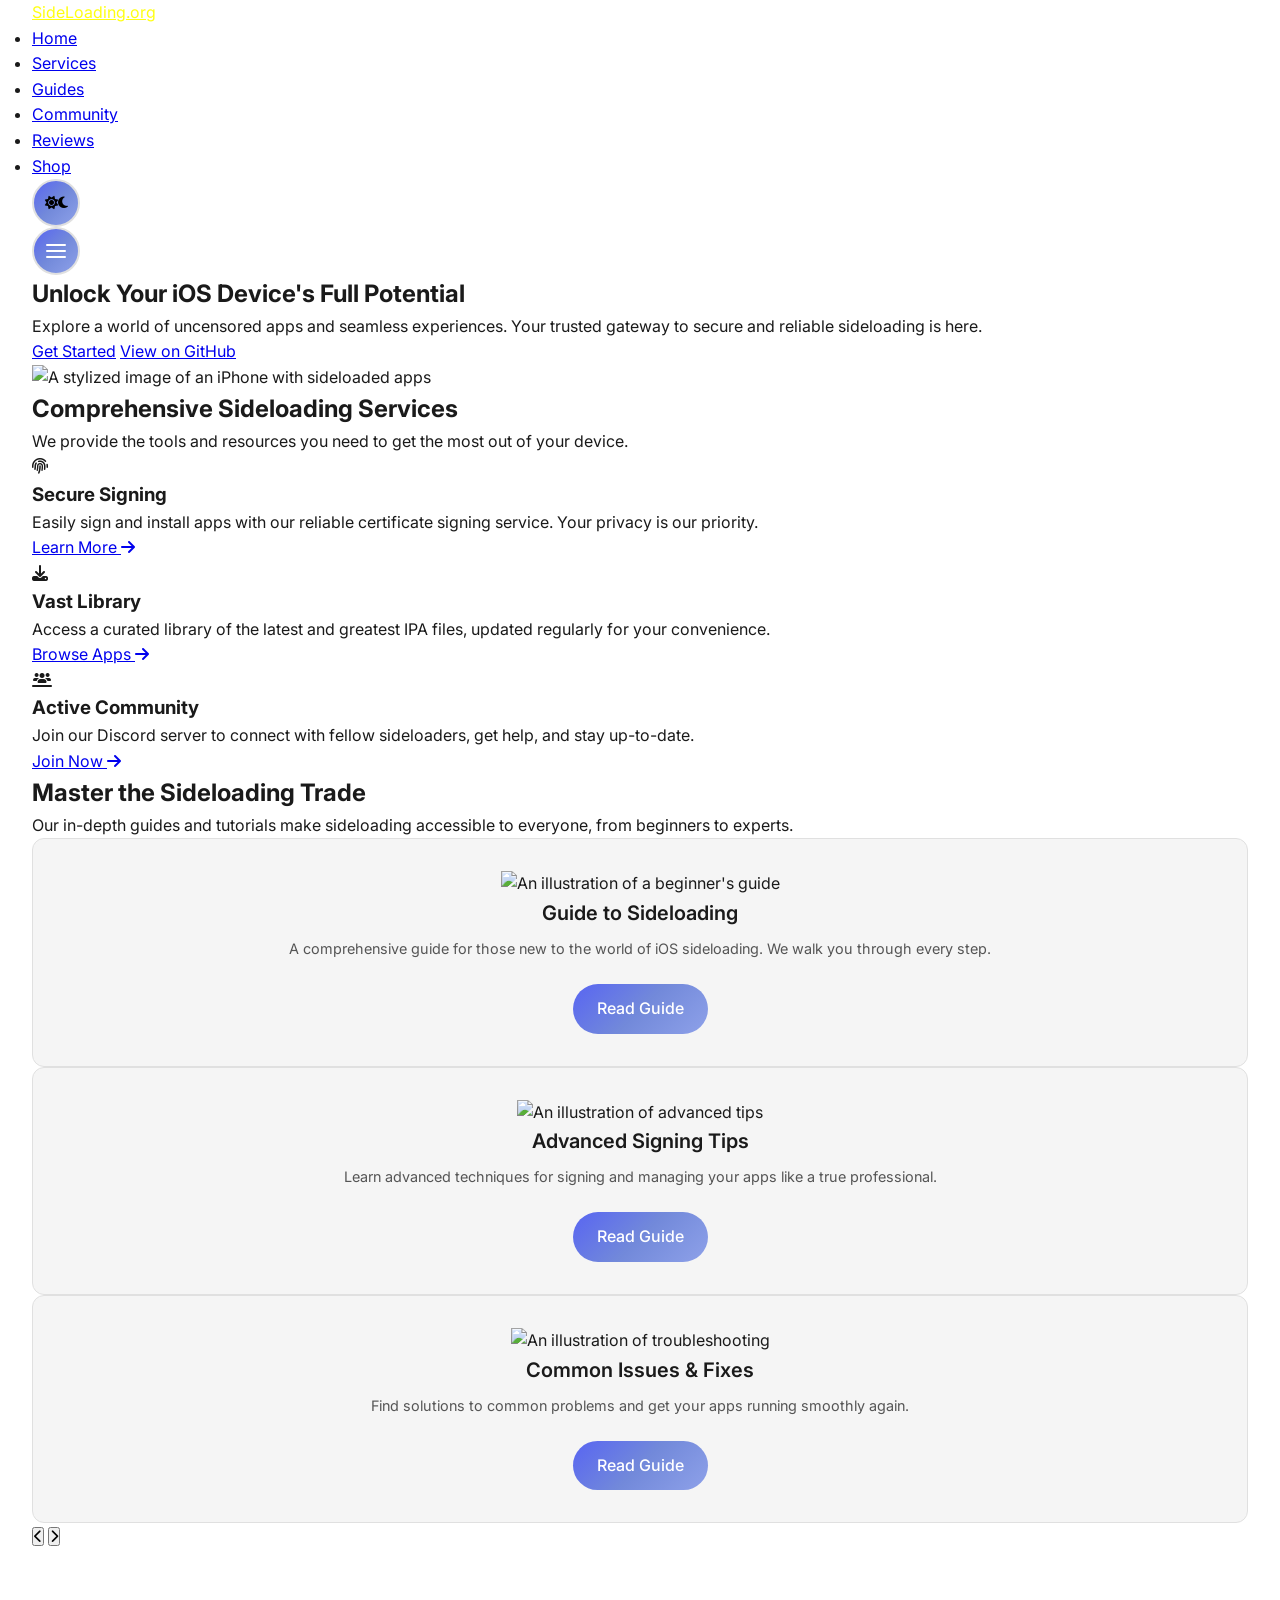
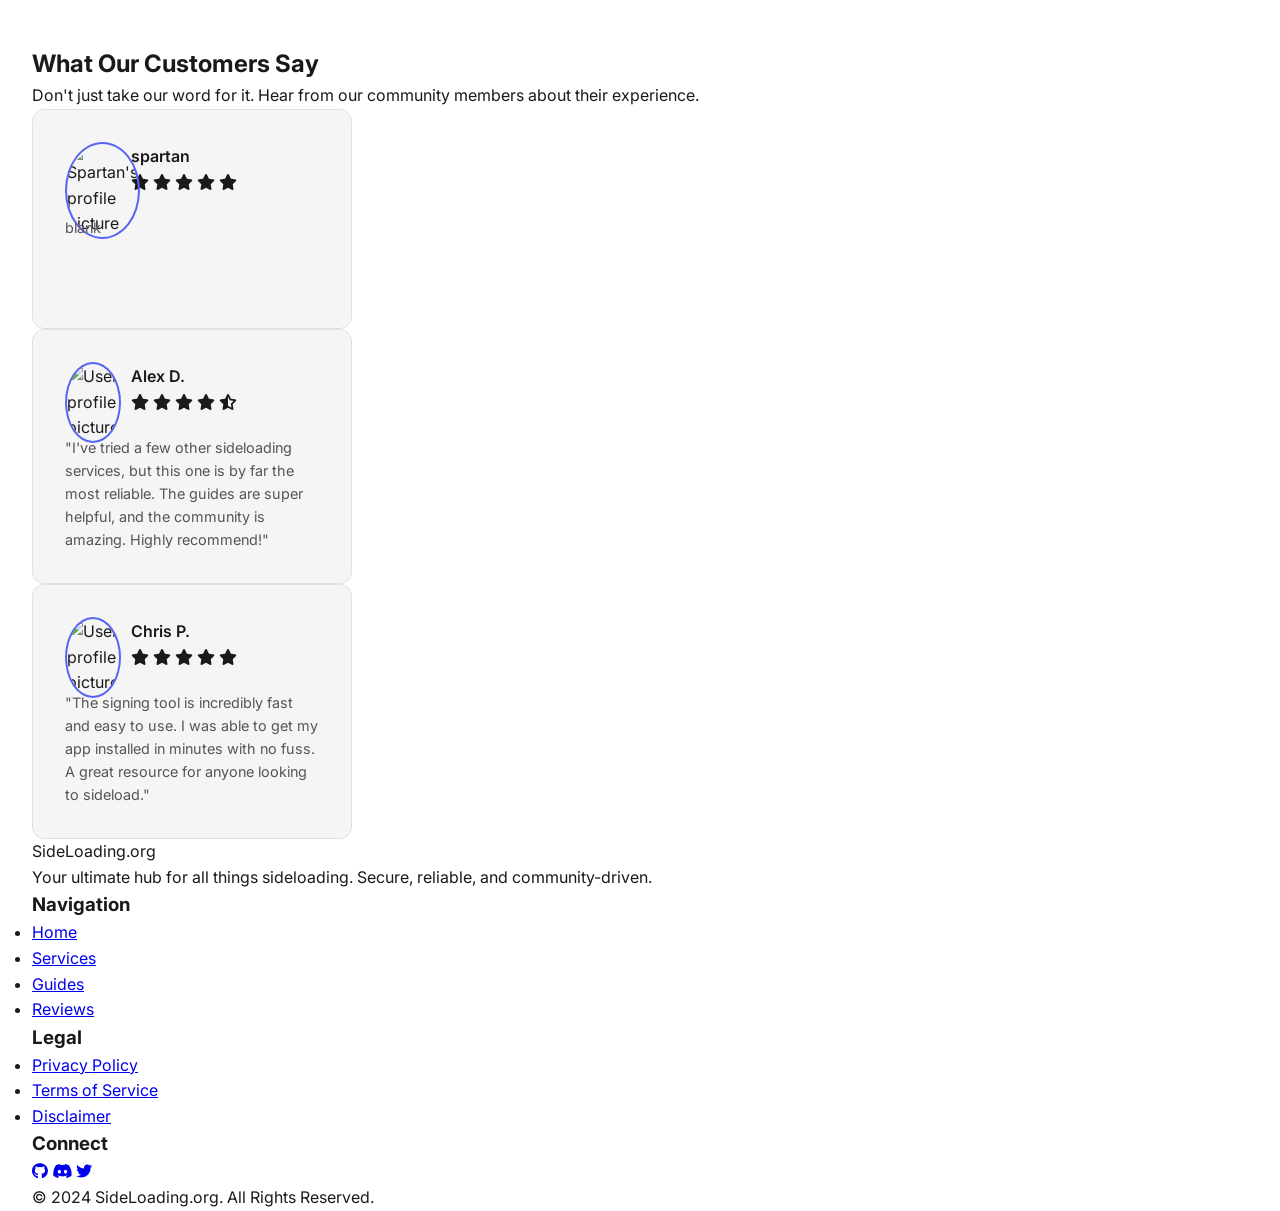
==== commit 4403bc63: "Update index.html" ====
--- a/index.html
+++ b/index.html
@@ -4,86 +4,276 @@
     <meta charset="UTF-8">
     <meta name="viewport" content="width=device-width, initial-scale=1.0">
     <meta property="og:site_name" content="SideLoading.org">
-    <meta name="theme-color" content="#8B5CF6">
-    <meta property="og:title" content="Home">
-    <meta property="og:description" content="Visit the unofficial sideloading site for all of your IOS needs..." />
-    <meta property="og:image" content="https://sideloadingdotorg.github.io/Site/images/logo.png"> <meta property="og:image:width" content="1100">
-    <meta property="og:image:height" content="1200">
+    <meta name="theme-color" content="#5865F2">
+    <meta property="og:title" content="The Ultimate Sideloading Hub">
+    <meta property="og:description" content="Unlock the full potential of your iOS device with our secure and reliable sideloading solutions. Explore guides, tools, and a thriving community.">
+    <meta property="og:image" content="https://sideloadingdotorg.github.io/Site/images/og-image.png">
+    <meta property="og:image:width" content="1200">
+    <meta property="og:image:height" content="630">
     <meta property="og:image:type" content="image/png">
-    <meta property="og:image:alt" content="Logo">
-    <title>Home</title>
+    <meta property="og:image:alt" content="SideLoading.org Logo and Tagline">
+    <title>Sideloading.org - Your Gateway to Unofficial iOS Apps</title>
     <link rel="preconnect" href="https://fonts.googleapis.com">
     <link rel="preconnect" href="https://fonts.gstatic.com" crossorigin>
-    <link href="https://fonts.googleapis.com/css2?family=Inter:wght@300;400;500;600;700&display=swap" rel="stylesheet">
+    <link href="https://fonts.googleapis.com/css2?family=Poppins:wght@300;400;500;600;700;800;900&family=Inter:wght@300;400;500;600;700;800&display=swap" rel="stylesheet">
     <link rel="stylesheet" href="css/general.css">
     <link rel="stylesheet" href="css/home.css">
+    <link rel="stylesheet" href="https://cdnjs.cloudflare.com/ajax/libs/font-awesome/6.5.2/css/all.min.css" integrity="sha512-SnH5WK+bZxgPHs44uWIX+LLJAJ9/2PkPKZ5NVXoP+8bJ8I9PzM3q52hE6T+Gg4gKjJ0O5/V88/GqFqV18XpA==" crossorigin="anonymous" referrerpolicy="no-referrer" />
 </head>
 <body>
-    <div class="container">
-        <header class="header">
-            <div class="header-left">
-                <button class="hamburger-menu" id="hamburgerMenu" aria-label="Open navigation menu">
-                    <div class="hamburger-line"></div>
-                    <div class="hamburger-line"></div>
-                    <div class="hamburger-line"></div>
-                </button>
-            </div>
-            <div class="header-right">
-                <button class="theme-toggle" id="themeToggle" aria-label="Toggle dark mode">
-                    <svg class="sun-icon" viewBox="0 0 24 24"><path d="M12 2.25a.75.75 0 01.75.75v2.25a.75.75 0 01-1.5 0V3a.75.75 0 01.75-.75zM7.5 12a4.5 4.5 0 119 0 4.5 4.5 0 01-9 0zM18.894 6.166a.75.75 0 00-1.06-1.06l-1.591 1.59a.75.75 0 101.06 1.061l1.591-1.59zM21.75 12a.75.75 0 01-.75.75h-2.25a.75.75 0 010-1.5H21a.75.75 0 01.75.75zM17.834 18.894a.75.75 0 001.06-1.06l-1.59-1.591a.75.75 0 10-1.061 1.06l1.59 1.591zM12 18a.75.75 0 01.75.75V21a.75.75 0 01-1.5 0v-2.25A.75.75 0 0112 18zM7.758 17.303a.75.75 0 00-1.061-1.06l-1.591 1.59a.75.75 0 001.06 1.061l1.591-1.59zM6 12a.75.75 0 01-.75.75H3a.75.75 0 010-1.5h2.25A.75.75 0 016 12zM6.697 7.757a.75.75 0 001.06-1.06l-1.59-1.591a.75.75 0 00-1.061 1.06l1.59 1.591z"/></svg>
-                    <svg class="moon-icon" style="display: none;" viewBox="0 0 24 24"><path d="M9.528 1.718a.75.75 0 01.162.819A8.97 8.97 0 009 6a9 9 0 009 9 8.97 8.97 0 003.463-.69.75.75 0 01.981.98 10.503 10.503 0 01-9.694 6.46c-5.799 0-10.5-4.701-10.5-10.5 0-4.368 2.667-8.112 6.46-9.694a.75.75 0 01.818.162z"/></svg>
-                </button>
-            </div>
-        </header>
-
-        <div class="sidebar" id="sidebar">
-            <div class="sidebar-header">
-                <h2 class="sidebar-title">Navigation</h2>
-                <button class="sidebar-close" id="sidebarClose" aria-label="Close navigation"><svg viewBox="0 0 24 24"><path d="M6.225 4.811a1 1 0 00-1.414 1.414L10.586 12 4.81 17.775a1 1 0 101.414 1.414L12 13.414l5.775 5.775a1 1 0 001.414-1.414L13.414 12l5.775-5.775a1 1 0 00-1.414-1.414L12 10.586 6.225 4.81z"/></svg></button>
-            </div>
-            <div class="sidebar-content">
-                <nav>
-                    <ul class="sidebar-nav">
-                        <li class="sidebar-nav-item"><a href="index" class="sidebar-nav-link active">Home</a></li>
-                        <li class="sidebar-nav-item"><a href="signer" class="sidebar-nav-link">Signer</a></li>
-                        <li class="sidebar-nav-item"><a href="downloads" class="sidebar-nav-link">Downloads</a></li>
-                    </ul>
-                    <h3 class="sidebar-subheading">Other Links</h3>
-                    <ul class="sidebar-nav">
-                        <li class="sidebar-nav-item"><a href="https://buy.sideloading.org" class="sidebar-nav-link" target="_blank">Shop</a></li>
+    <header class="main-header" id="mainHeader">
+        <div class="container">
+            <div class="header-content">
+                <a href="#" class="logo">
+                    <span class="logo-text">SideLoading.org</span>
+                </a>
+                <nav class="main-nav">
+                    <ul class="nav-list">
+                        <li class="nav-item"><a href="#home" class="nav-link">Home</a></li>
+                        <li class="nav-item"><a href="#services" class="nav-link">Services</a></li>
+                        <li class="nav-item"><a href="#guides" class="nav-link">Guides</a></li>
+                        <li class="nav-item"><a href="#community" class="nav-link">Community</a></li>
+                        <li class="nav-item"><a href="#reviews" class="nav-link">Reviews</a></li>
+                        <li class="nav-item"><a href="#" class="nav-link button secondary-button">Shop</a></li>
                     </ul>
                 </nav>
-            </div>
-        </div>
-        <div class="sidebar-overlay" id="sidebarOverlay"></div>
+                <div class="header-actions">
+                    <button id="themeToggle" class="theme-toggle" aria-label="Toggle theme">
+                        <i class="fas fa-sun light-icon"></i>
+                        <i class="fas fa-moon dark-icon"></i>
+                    </button>
+                    <button class="hamburger-menu" id="hamburgerMenu" aria-label="Open navigation menu">
+                        <span class="hamburger-line"></span>
+                        <span class="hamburger-line"></span>
+                        <span class="hamburger-line"></span>
+                    </button>
+                </div>
+            </div>
+        </div>
+    </header>
 
-        <main class="main-content">
-            <h1 class="title">sideloading.org</h1>
-            <p class="catchline">Your concierge for all things sideloading. Guides, resources, other projects and community support, all in one place.</p>
-            <a href="https://github.com/sideloadingdotorg/Site/releases/download/webclip/sideloading.org.mobileconfig" class="cta-button">Add To Home Screen</a>
-            <div class="introduction">
-                <div class="intro-content">
-                    <h2 class="intro-title">About Sideloading.org</h2>
-                    <p class="intro-text">We're here to revolutionize the way you think about sideloading. For a long time, sideloading has revolved around separate projects fighting for relevance and income, we are here to undo the damage caused by this and make development more peaceful.</p>
-                </div>
-            </div>
-            <div class="carousel-section">
-                <h2 class="carousel-title">Guides & Information</h2>
-                <div class="carousel-container" id="carouselContainer">
-                    <div class="carousel-track" id="carouselTrack">
-                        <div class="carousel-slide"><div class="guide-card"><div class="guide-icon"><svg viewBox="0 0 24 24"><path d="M13 10V3L4 14h7v7l9-11h-7z"/></svg></div><h3 class="guide-title">Learn the Trade</h3><p class="guide-description">Sideloading has taken time to perfect, even longer to understand. Our guides make it simple.</p><a href="guide" class="guide-button">Read Guide</a></div></div>
-                        <div class="carousel-slide"><div class="guide-card"><div class="guide-icon"><svg viewBox="0 0 24 24">
-                                <path d="M8 7 L4 11 L8 15" stroke="var(--bg-primary)" stroke-width="2.25" stroke-linecap="round" stroke-linejoin="round" fill="none"/>
-                                <path d="M13 6 L11.5 18" stroke="var(--bg-primary)" stroke-width="2.25" stroke-linecap="round" stroke-linejoin="round" fill="none"/>
-                                <path d="M16 7 L20 11 L16 15" stroke="var(--bg-primary)" stroke-width="2.25" stroke-linecap="round" stroke-linejoin="round" fill="none"/>
-                            </svg></div><h3 class="guide-title">GitHub</h3><p class="guide-description">We are FULLY transparent about whats in our wheel house...</p><a href="https://github.com/sideloadingdotorg/Site/" class="guide-button">View Repo</a></div></div>
-                        <div class="carousel-slide"><div class="guide-card"><div class="guide-icon"><svg viewBox="0 0 24 24"><path d="M17 20h5v-2a3 3 0 00-5.356-1.857M17 20H7m10 0v-2c0-.656-.126-1.283-.356-1.857M7 20H2v-2a3 3 0 015.356-1.857M7 20v-2c0-.656.126-1.283.356-1.857m0 0a5.002 5.002 0 019.288 0M15 7a3 3 0 11-6 0 3 3 0 016 0zm6 3a2 2 0 11-4 0 2 2 0 014 0zM7 10a2 2 0 11-4 0 2 2 0 014 0z"/></svg></div><h3 class="guide-title">Community Support</h3><p class="guide-description">If you've read the guides and still need help, our community is here for you!</p><a href="https://discord.gg/tqAZcA5PTr" class="guide-button">Join Our Server!</a></div></div>
-                    </div>
-                </div>
-                <div class="carousel-scrollbar"><div class="carousel-scrollbar-track"><div class="carousel-scrollbar-thumb" id="scrollbarThumb"></div></div></div>
-            </div>
-        </main>
+    <div class="sidebar" id="sidebar">
+        <div class="sidebar-header">
+            <a href="#" class="logo">
+                <span class="logo-text">SideLoading.org</span>
+            </a>
+            <button class="sidebar-close" id="sidebarClose" aria-label="Close navigation">
+                <i class="fas fa-times"></i>
+            </button>
+        </div>
+        <div class="sidebar-content">
+            <nav>
+                <ul class="sidebar-nav">
+                    <li><a href="#home" class="sidebar-nav-link active">Home</a></li>
+                    <li><a href="#services" class="sidebar-nav-link">Services</a></li>
+                    <li><a href="#guides" class="sidebar-nav-link">Guides</a></li>
+                    <li><a href="#community" class="sidebar-nav-link">Community</a></li>
+                    <li><a href="#reviews" class="sidebar-nav-link">Reviews</a></li>
+                </ul>
+            </nav>
+            <div class="sidebar-buttons">
+                <a href="#" class="button primary-button">Signer</a>
+                <a href="#" class="button secondary-button">Shop</a>
+            </div>
+        </div>
     </div>
+    <div class="sidebar-overlay" id="sidebarOverlay"></div>
+
+    <main class="main-content">
+        <section class="hero-section" id="home">
+            <div class="container hero-container">
+                <div class="hero-content">
+                    <h1 class="hero-title">
+                        <span class="highlight-text">Unlock</span> Your iOS Device's Full Potential
+                    </h1>
+                    <p class="hero-subtitle">
+                        Explore a world of uncensored apps and seamless experiences. Your trusted gateway to secure and reliable sideloading is here.
+                    </p>
+                    <div class="hero-buttons">
+                        <a href="#services" class="button primary-button animate__animated animate__zoomIn">Get Started</a>
+                        <a href="https://github.com/sideloadingdotorg/Site" class="button secondary-button animate__animated animate__zoomIn animate__delay-1s">View on GitHub</a>
+                    </div>
+                </div>
+                <div class="hero-image-container">
+                    <div class="hero-image animate__animated animate__fadeInUp animate__delay-2s">
+                        <img src="https://sideloadingdotorg.github.io/Site/images/hero-phone.png" alt="A stylized image of an iPhone with sideloaded apps">
+                    </div>
+                </div>
+            </div>
+        </section>
+        <section class="services-section" id="services">
+            <div class="container">
+                <h2 class="section-title">Comprehensive Sideloading Services</h2>
+                <p class="section-subtitle">We provide the tools and resources you need to get the most out of your device.</p>
+                <div class="services-grid">
+                    <div class="service-card animate__animated animate__fadeInUp animate__delay-0-5s">
+                        <div class="service-icon"><i class="fas fa-fingerprint"></i></div>
+                        <h3 class="service-title">Secure Signing</h3>
+                        <p class="service-description">Easily sign and install apps with our reliable certificate signing service. Your privacy is our priority.</p>
+                        <a href="#" class="service-link">Learn More <i class="fas fa-arrow-right"></i></a>
+                    </div>
+                    <div class="service-card animate__animated animate__fadeInUp animate__delay-1s">
+                        <div class="service-icon"><i class="fas fa-download"></i></div>
+                        <h3 class="service-title">Vast Library</h3>
+                        <p class="service-description">Access a curated library of the latest and greatest IPA files, updated regularly for your convenience.</p>
+                        <a href="#" class="service-link">Browse Apps <i class="fas fa-arrow-right"></i></a>
+                    </div>
+                    <div class="service-card animate__animated animate__fadeInUp animate__delay-1-5s">
+                        <div class="service-icon"><i class="fas fa-users-line"></i></div>
+                        <h3 class="service-title">Active Community</h3>
+                        <p class="service-description">Join our Discord server to connect with fellow sideloaders, get help, and stay up-to-date.</p>
+                        <a href="#" class="service-link">Join Now <i class="fas fa-arrow-right"></i></a>
+                    </div>
+                </div>
+            </div>
+        </section>
+        <section class="guides-section" id="guides">
+            <div class="container">
+                <h2 class="section-title">Master the Sideloading Trade</h2>
+                <p class="section-subtitle">Our in-depth guides and tutorials make sideloading accessible to everyone, from beginners to experts.</p>
+                <div class="guides-carousel-container">
+                    <div class="guides-carousel">
+                        <div class="guides-track">
+                            <div class="guide-card">
+                                <div class="guide-image-container">
+                                    <img src="https://via.placeholder.com/600x400.png?text=Getting+Started" alt="An illustration of a beginner's guide">
+                                </div>
+                                <div class="guide-content">
+                                    <h3 class="guide-title">Guide to Sideloading</h3>
+                                    <p class="guide-description">A comprehensive guide for those new to the world of iOS sideloading. We walk you through every step.</p>
+                                    <a href="#" class="button guide-button">Read Guide</a>
+                                </div>
+                            </div>
+                            <div class="guide-card">
+                                <div class="guide-image-container">
+                                    <img src="https://via.placeholder.com/600x400.png?text=Advanced+Tips" alt="An illustration of advanced tips">
+                                </div>
+                                <div class="guide-content">
+                                    <h3 class="guide-title">Advanced Signing Tips</h3>
+                                    <p class="guide-description">Learn advanced techniques for signing and managing your apps like a true professional.</p>
+                                    <a href="#" class="button guide-button">Read Guide</a>
+                                </div>
+                            </div>
+                            <div class="guide-card">
+                                <div class="guide-image-container">
+                                    <img src="https://via.placeholder.com/600x400.png?text=Troubleshooting" alt="An illustration of troubleshooting">
+                                </div>
+                                <div class="guide-content">
+                                    <h3 class="guide-title">Common Issues & Fixes</h3>
+                                    <p class="guide-description">Find solutions to common problems and get your apps running smoothly again.</p>
+                                    <a href="#" class="button guide-button">Read Guide</a>
+                                </div>
+                            </div>
+                        </div>
+                    </div>
+                    <div class="carousel-navigation">
+                        <button class="nav-arrow prev-arrow" id="prevGuide"><i class="fas fa-chevron-left"></i></button>
+                        <button class="nav-arrow next-arrow" id="nextGuide"><i class="fas fa-chevron-right"></i></button>
+                    </div>
+                </div>
+            </div>
+        </section>
+        <section class="reviews-section" id="reviews">
+            <div class="container">
+                <h2 class="section-title">What Our Customers Say</h2>
+                <p class="section-subtitle">Don't just take our word for it. Hear from our community members about their experience.</p>
+                <div class="reviews-grid">
+                    <div class="review-card">
+                        <div class="review-header">
+                            <div class="review-avatar-wrapper">
+                                <img src="#" alt="Spartan's profile picture" class="review-avatar">
+                            </div>
+                            <div class="review-info">
+                                <span class="review-username">spartan</span>
+                                <div class="review-stars">
+                                    <i class="fas fa-star filled-star"></i>
+                                    <i class="fas fa-star filled-star"></i>
+                                    <i class="fas fa-star filled-star"></i>
+                                    <i class="fas fa-star filled-star"></i>
+                                    <i class="fas fa-star filled-star"></i>
+                                </div>
+                            </div>
+                        </div>
+                        <p class="review-text">blank</p>
+                    </div>
+                    <div class="review-card">
+                        <div class="review-header">
+                            <div class="review-avatar-wrapper">
+                                <img src="#" alt="User profile picture" class="review-avatar">
+                            </div>
+                            <div class="review-info">
+                                <span class="review-username">Alex D.</span>
+                                <div class="review-stars">
+                                    <i class="fas fa-star filled-star"></i>
+                                    <i class="fas fa-star filled-star"></i>
+                                    <i class="fas fa-star filled-star"></i>
+                                    <i class="fas fa-star filled-star"></i>
+                                    <i class="fas fa-star-half-alt filled-star"></i>
+                                </div>
+                            </div>
+                        </div>
+                        <p class="review-text">"I've tried a few other sideloading services, but this one is by far the most reliable. The guides are super helpful, and the community is amazing. Highly recommend!"</p>
+                    </div>
+                    <div class="review-card">
+                        <div class="review-header">
+                            <div class="review-avatar-wrapper">
+                                <img src="#" alt="User profile picture" class="review-avatar">
+                            </div>
+                            <div class="review-info">
+                                <span class="review-username">Chris P.</span>
+                                <div class="review-stars">
+                                    <i class="fas fa-star filled-star"></i>
+                                    <i class="fas fa-star filled-star"></i>
+                                    <i class="fas fa-star filled-star"></i>
+                                    <i class="fas fa-star filled-star"></i>
+                                    <i class="fas fa-star filled-star"></i>
+                                </div>
+                            </div>
+                        </div>
+                        <p class="review-text">"The signing tool is incredibly fast and easy to use. I was able to get my app installed in minutes with no fuss. A great resource for anyone looking to sideload."</p>
+                    </div>
+                </div>
+            </div>
+        </section>
+    </main>
+    <footer class="main-footer">
+        <div class="container">
+            <div class="footer-grid">
+                <div class="footer-col">
+                    <span class="logo-text">SideLoading.org</span>
+                    <p class="footer-description">Your ultimate hub for all things sideloading. Secure, reliable, and community-driven.</p>
+                </div>
+                <div class="footer-col">
+                    <h3>Navigation</h3>
+                    <ul>
+                        <li><a href="#home">Home</a></li>
+                        <li><a href="#services">Services</a></li>
+                        <li><a href="#guides">Guides</a></li>
+                        <li><a href="#reviews">Reviews</a></li>
+                    </ul>
+                </div>
+                <div class="footer-col">
+                    <h3>Legal</h3>
+                    <ul>
+                        <li><a href="#">Privacy Policy</a></li>
+                        <li><a href="#">Terms of Service</a></li>
+                        <li><a href="#">Disclaimer</a></li>
+                    </ul>
+                </div>
+                <div class="footer-col">
+                    <h3>Connect</h3>
+                    <div class="social-links">
+                        <a href="#"><i class="fab fa-github"></i></a>
+                        <a href="#"><i class="fab fa-discord"></i></a>
+                        <a href="#"><i class="fab fa-twitter"></i></a>
+                    </div>
+                </div>
+            </div>
+            <div class="footer-bottom">
+                <p>&copy; 2024 SideLoading.org. All Rights Reserved.</p>
+            </div>
+        </div>
+    </footer>
     <script src="js/general.js"></script>
     <script src="js/home.js"></script>
 </body>
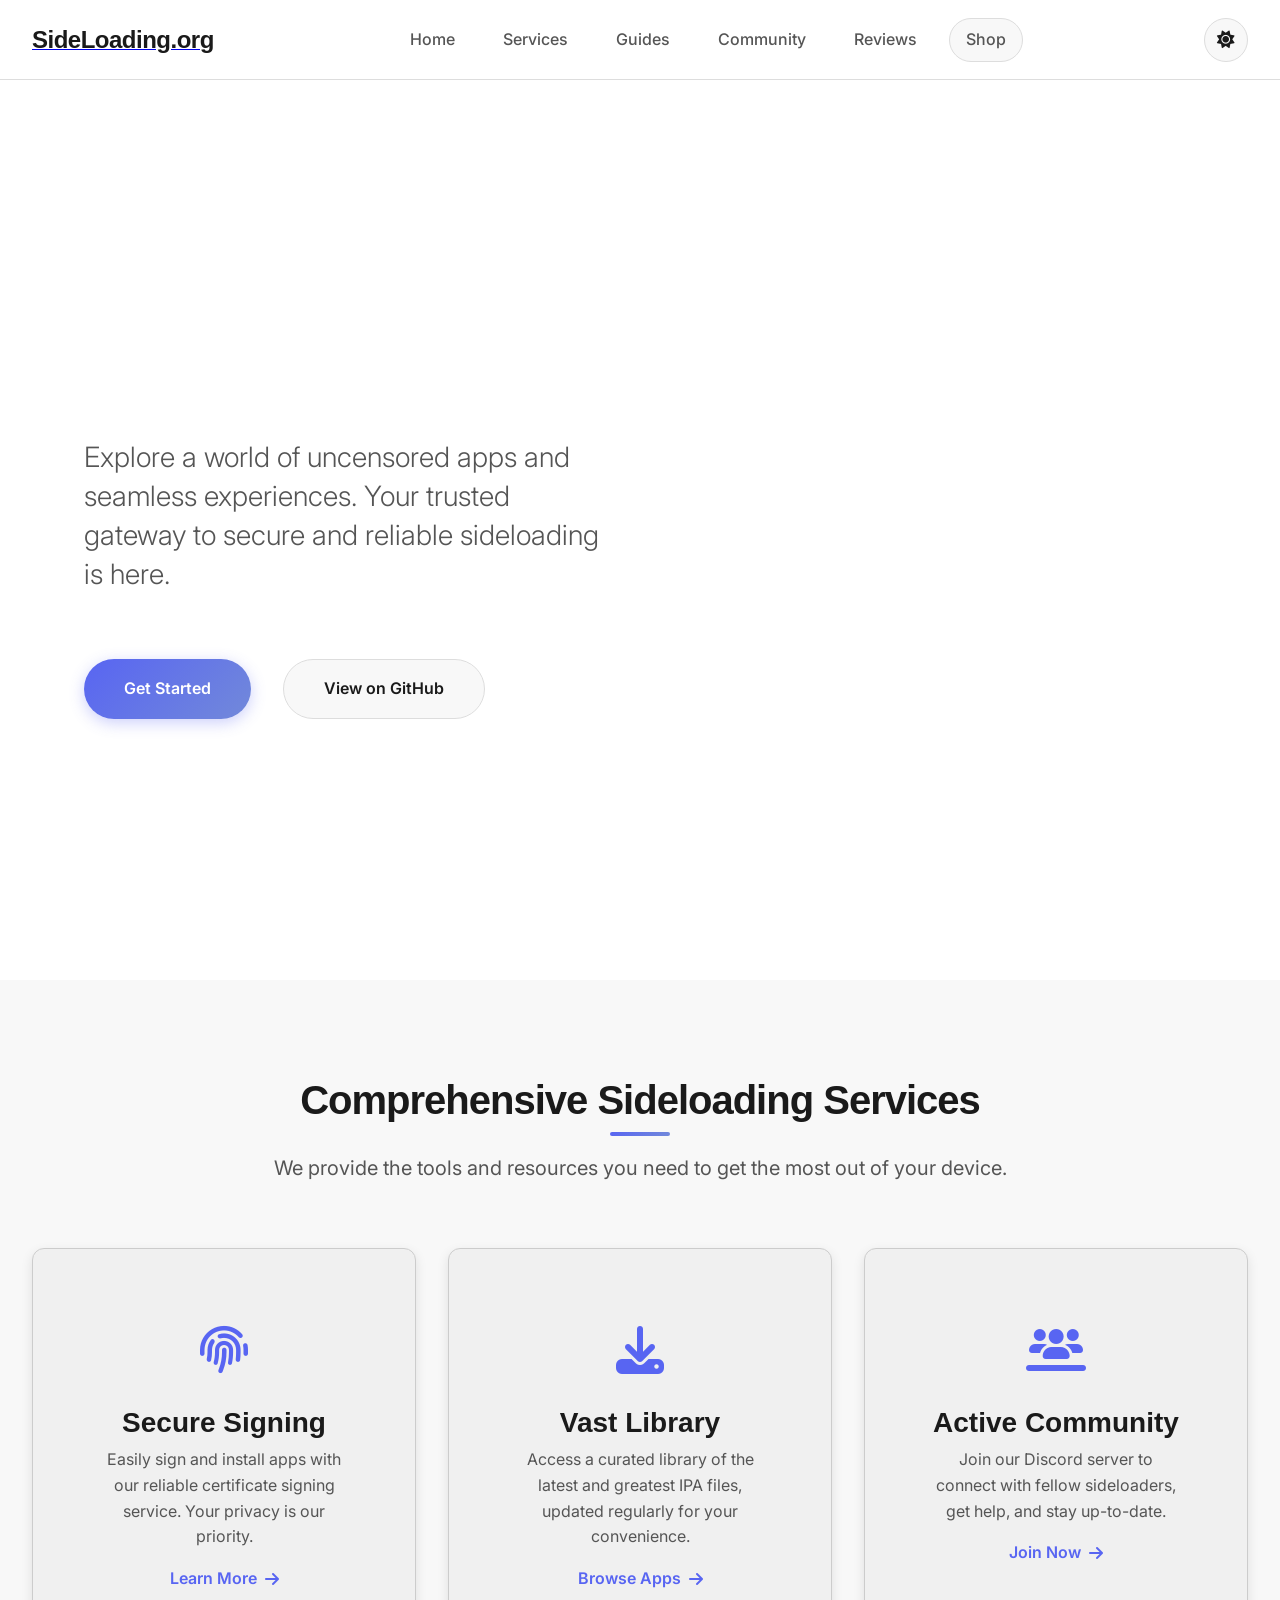
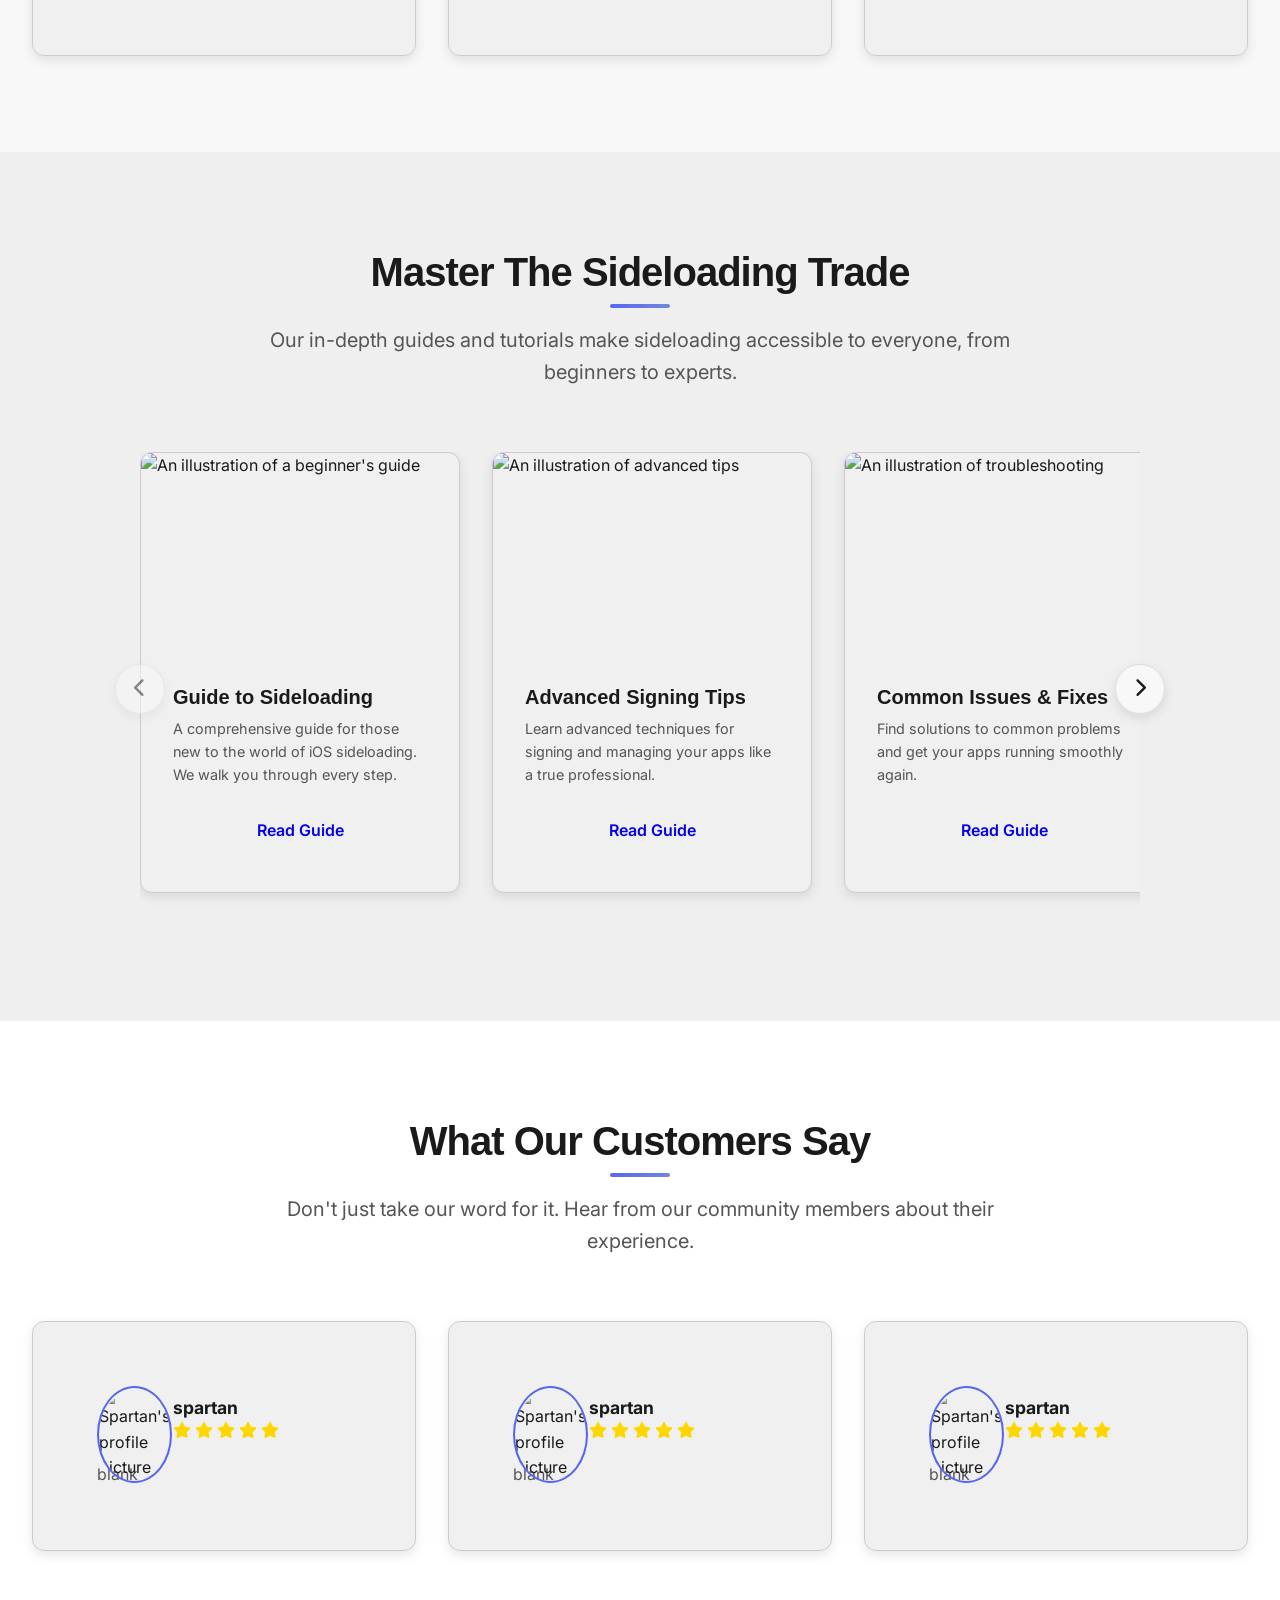
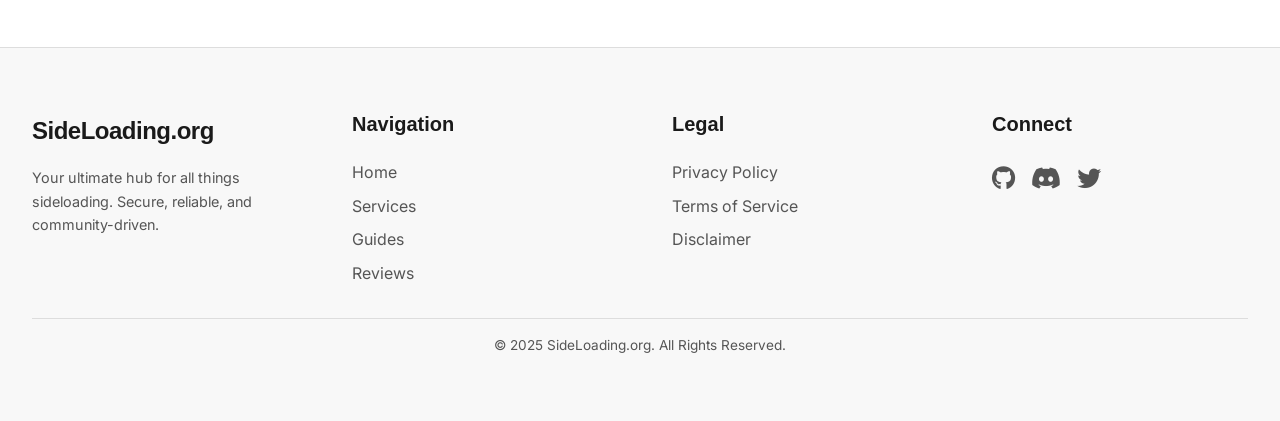
==== commit 65e1b81a: "Update index.html" ====
--- a/index.html
+++ b/index.html
@@ -199,28 +199,28 @@
                     <div class="review-card">
                         <div class="review-header">
                             <div class="review-avatar-wrapper">
-                                <img src="#" alt="User profile picture" class="review-avatar">
+                                <img src="#" alt="Spartan's profile picture" class="review-avatar">
                             </div>
                             <div class="review-info">
-                                <span class="review-username">Alex D.</span>
+                                <span class="review-username">spartan</span>
                                 <div class="review-stars">
                                     <i class="fas fa-star filled-star"></i>
                                     <i class="fas fa-star filled-star"></i>
                                     <i class="fas fa-star filled-star"></i>
                                     <i class="fas fa-star filled-star"></i>
-                                    <i class="fas fa-star-half-alt filled-star"></i>
-                                </div>
-                            </div>
-                        </div>
-                        <p class="review-text">"I've tried a few other sideloading services, but this one is by far the most reliable. The guides are super helpful, and the community is amazing. Highly recommend!"</p>
+                                    <i class="fas fa-star filled-star"></i>
+                                </div>
+                            </div>
+                        </div>
+                        <p class="review-text">blank</p>
                     </div>
                     <div class="review-card">
                         <div class="review-header">
                             <div class="review-avatar-wrapper">
-                                <img src="#" alt="User profile picture" class="review-avatar">
+                                <img src="#" alt="Spartan's profile picture" class="review-avatar">
                             </div>
                             <div class="review-info">
-                                <span class="review-username">Chris P.</span>
+                                <span class="review-username">spartan</span>
                                 <div class="review-stars">
                                     <i class="fas fa-star filled-star"></i>
                                     <i class="fas fa-star filled-star"></i>
@@ -230,7 +230,7 @@
                                 </div>
                             </div>
                         </div>
-                        <p class="review-text">"The signing tool is incredibly fast and easy to use. I was able to get my app installed in minutes with no fuss. A great resource for anyone looking to sideload."</p>
+                        <p class="review-text">blank</p>
                     </div>
                 </div>
             </div>
@@ -270,7 +270,7 @@
                 </div>
             </div>
             <div class="footer-bottom">
-                <p>&copy; 2024 SideLoading.org. All Rights Reserved.</p>
+                <p>&copy; 2025 SideLoading.org. All Rights Reserved.</p>
             </div>
         </div>
     </footer>
--- a/css/general.css
+++ b/css/general.css
@@ -1,162 +1,301 @@
 :root {
+    /* Color Palette */
     --primary-color: #5865F2;
     --primary-hover: #4f5bda;
     --primary-gradient: linear-gradient(135deg, #5865F2 0%, #7289da 100%);
     --primary-gradient-hover: linear-gradient(135deg, #4f5bda 0%, #5865F2 100%);
     --bg-primary: #0D0D0D;
-    --bg-secondary: #1a1a1a;
-    --text-primary: #f0f0f0;
-    --text-secondary: #a0a0a0;
-    --border-color: #2a2a2a;
-    --shadow: 0 4px 10px rgba(88, 101, 242, 0.2);
-    --sidebar-width: 300px;
-    --blur-amount: 8px;
+    --bg-secondary: #1A1A1A;
+    --bg-tertiary: #242424;
+    --text-primary: #E0E0E0;
+    --text-secondary: #A0A0A0;
+    --border-color: #2F2F2F;
+    --card-bg: #151515;
+    --card-border: #333333;
+    --card-shadow: 0 4px 12px rgba(0, 0, 0, 0.2);
+    --button-shadow: 0 4px 15px rgba(88, 101, 242, 0.3);
+
+    /* Typography */
+    --font-heading: 'Poppins', sans-serif;
+    --font-body: 'Inter', sans-serif;
+    --h1-size: 3.5rem;
+    --h2-size: 2.5rem;
+    --h3-size: 1.75rem;
+    --h4-size: 1.25rem;
+
+    /* Spacing */
+    --spacing-xs: 0.5rem;
+    --spacing-sm: 1rem;
+    --spacing-md: 2rem;
+    --spacing-lg: 4rem;
+    --spacing-xl: 6rem;
+
+    /* Transitions & Animations */
+    --transition-fast: all 0.2s cubic-bezier(0.25, 0.46, 0.45, 0.94);
+    --transition-slow: all 0.4s cubic-bezier(0.4, 0, 0.2, 1);
+
+    /* Other */
+    --border-radius: 12px;
+    --border-radius-sm: 8px;
+    --header-height: 80px;
+    --blur-amount: 10px;
 }
 
 [data-theme="light"] {
-    --primary-color: #5865F2;
-    --primary-hover: #4f5bda;
-    --primary-gradient: linear-gradient(135deg, #5865F2 0%, #7289da 50%, #8ea1e9 100%);
-    --primary-gradient-hover: linear-gradient(135deg, #4f5bda 0%, #5865F2 50%, #7289da 100%);
-    --bg-primary: #ffffff;
-    --bg-secondary: #f5f5f5;
-    --text-primary: #1a1a1a;
+    --bg-primary: #FFFFFF;
+    --bg-secondary: #F8F8F8;
+    --bg-tertiary: #EFEFEF;
+    --text-primary: #1A1A1A;
     --text-secondary: #555555;
-    --border-color: #e0e0e0;
-    --shadow: 0 4px 6px -1px rgba(88, 101, 242, 0.1), 0 2px 4px -1px rgba(88, 101, 242, 0.06);
-}
-
+    --border-color: #DDDDDD;
+    --card-bg: #F0F0F0;
+    --card-border: #CCCCCC;
+    --card-shadow: 0 4px 12px rgba(0, 0, 0, 0.1);
+}
+
+/* Base Styles */
 * {
     margin: 0;
     padding: 0;
     box-sizing: border-box;
 }
 
+html {
+    scroll-behavior: smooth;
+}
+
 body {
-    font-family: 'Inter', -apple-system, BlinkMacSystemFont, 'Segoe UI', Roboto, sans-serif;
+    font-family: var(--font-body);
     background-color: var(--bg-primary);
     color: var(--text-primary);
-    transition: background-color 0.3s ease, color 0.3s ease;
     line-height: 1.6;
     overflow-x: hidden;
-}
-
+    transition: background-color 0.4s ease, color 0.4s ease;
+}
+
+/* Layout and Structure */
 .container {
-    max-width: 1400px;
+    max-width: 1300px;
     margin: 0 auto;
-    padding: 0 2rem;
+    padding: 0 var(--spacing-md);
 }
 
 .main-content {
+    padding-top: var(--header-height);
+    transition: filter 0.5s var(--transition-slow);
+}
+
+section {
+    padding: var(--spacing-xl) 0;
+}
+
+/* Typography */
+h1, h2, h3, h4, h5, h6 {
+    font-family: var(--font-heading);
+    font-weight: 700;
+    line-height: 1.2;
+    color: var(--text-primary);
+}
+
+.section-title {
+    font-size: var(--h2-size);
+    text-align: center;
+    margin-bottom: var(--spacing-sm);
     position: relative;
-    z-index: 1;
-}
-
-.header {
+    letter-spacing: -1px;
+    text-transform: capitalize;
+}
+
+.section-title::after {
+    content: '';
+    display: block;
+    width: 60px;
+    height: 4px;
+    background: var(--primary-gradient);
+    margin: var(--spacing-xs) auto 0;
+    border-radius: 2px;
+}
+
+.section-subtitle {
+    font-size: var(--h4-size);
+    text-align: center;
+    color: var(--text-secondary);
+    max-width: 800px;
+    margin: 0 auto var(--spacing-lg);
+}
+
+.logo-text {
+    font-family: var(--font-heading);
+    font-weight: 800;
+    font-size: 1.5rem;
+    color: var(--text-primary);
+    text-decoration: none;
+    letter-spacing: -0.5px;
+}
+
+/* Buttons */
+.button {
+    display: inline-flex;
+    align-items: center;
+    justify-content: center;
+    padding: 1rem 2.5rem;
+    font-family: var(--font-body);
+    font-weight: 600;
+    font-size: 1rem;
+    text-decoration: none;
+    border-radius: 50px;
+    cursor: pointer;
+    transition: var(--transition-fast);
+    text-align: center;
+    border: none;
+}
+
+.primary-button {
+    background: var(--primary-gradient);
+    color: var(--bg-primary);
+    box-shadow: var(--button-shadow);
+}
+
+.primary-button:hover {
+    background: var(--primary-gradient-hover);
+    transform: translateY(-2px);
+    box-shadow: 0 6px 20px rgba(88, 101, 242, 0.4);
+}
+
+.secondary-button {
+    background: var(--bg-secondary);
+    color: var(--text-primary);
+    border: 1px solid var(--border-color);
+}
+
+.secondary-button:hover {
+    background: var(--bg-tertiary);
+    transform: translateY(-2px);
+    border-color: var(--primary-color);
+}
+
+/* Header */
+.main-header {
+    position: fixed;
+    top: 0;
+    left: 0;
+    width: 100%;
+    height: var(--header-height);
+    background: var(--bg-primary);
+    border-bottom: 1px solid var(--border-color);
+    z-index: 1000;
+    transition: background 0.3s ease, border-bottom 0.3s ease;
+}
+
+.main-header.scrolled {
+    background: rgba(13, 13, 13, 0.8);
+    backdrop-filter: blur(20px);
+    -webkit-backdrop-filter: blur(20px);
+    border-color: transparent;
+    box-shadow: 0 2px 20px rgba(0, 0, 0, 0.2);
+}
+
+.header-content {
     display: flex;
     justify-content: space-between;
     align-items: center;
-    padding: 2rem 0;
-    border-bottom: 1px solid var(--border-color);
+    height: var(--header-height);
+}
+
+.main-nav {
+    display: flex;
+}
+
+.nav-list {
+    list-style: none;
+    display: flex;
+    align-items: center;
+    gap: var(--spacing-sm);
+}
+
+.nav-link {
+    font-weight: 500;
+    padding: var(--spacing-xs) var(--spacing-sm);
+    text-decoration: none;
+    color: var(--text-secondary);
     position: relative;
-    z-index: 1000;
-    transition: filter 0.3s ease, transform 0.3s ease;
-}
-
-.header-left,
-.header-right {
+    transition: color 0.3s ease;
+}
+
+.nav-link:not(.button)::after {
+    content: '';
+    position: absolute;
+    bottom: -5px;
+    left: 0;
+    width: 0;
+    height: 2px;
+    background: var(--primary-gradient);
+    transition: width 0.3s ease;
+}
+
+.nav-link:not(.button):hover::after {
+    width: 100%;
+}
+
+.nav-link:not(.button):hover {
+    color: var(--text-primary);
+}
+
+.header-actions {
     display: flex;
     align-items: center;
-    gap: 1rem;
-}
-
-.logo-container {
+    gap: var(--spacing-sm);
+}
+
+.theme-toggle {
+    background: var(--bg-secondary);
+    border: 1px solid var(--border-color);
+    border-radius: 50%;
+    width: 44px;
+    height: 44px;
+    cursor: pointer;
     display: flex;
     align-items: center;
     justify-content: center;
-    height: 40px;
-}
-
-.logo {
-    height: 100%;
-    width: auto;
-    transition: filter 0.3s ease;
-}
-
-[data-theme="light"] .logo {
-    filter: invert(1);
-}
-
-.theme-toggle {
-    background: var(--primary-gradient);
-    border: 2px solid var(--border-color);
-    border-radius: 50%;
-    width: 48px;
-    height: 48px;
+    transition: var(--transition-fast);
+    color: var(--text-primary);
+    font-size: 1.1rem;
+}
+
+.theme-toggle:hover {
+    background: var(--bg-tertiary);
+    transform: scale(1.05);
+}
+
+.dark-icon { display: none; }
+[data-theme="light"] .light-icon { display: none; }
+[data-theme="light"] .dark-icon { display: inline-block; }
+
+.hamburger-menu {
+    display: none;
+    background: transparent;
+    border: none;
     cursor: pointer;
-    display: flex;
-    align-items: center;
-    justify-content: center;
-    transition: all 0.3s ease;
-    text-decoration: none;
-}
-
-.theme-toggle:hover {
-    background: var(--primary-gradient-hover);
-    border-color: var(--primary-color);
-    transform: scale(1.05);
-}
-
-.theme-toggle svg {
-    width: 20px;
-    height: 20px;
-    fill: var(--bg-primary);
-    transition: transform 0.3s ease;
-}
-
-.theme-toggle:hover svg {
-    transform: rotate(180deg);
-}
-
-.hamburger-menu {
-    background: var(--primary-gradient);
-    border: 2px solid var(--border-color);
-    border-radius: 50%;
-    width: 48px;
-    height: 48px;
-    cursor: pointer;
-    display: flex;
+    width: 44px;
+    height: 44px;
     flex-direction: column;
     align-items: center;
     justify-content: center;
-    transition: all 0.3s ease;
-    gap: 4px;
+    gap: 6px;
     position: relative;
     z-index: 1001;
-    text-decoration: none;
-}
-
-.hamburger-menu:hover {
-    background: var(--primary-gradient-hover);
-    border-color: var(--primary-color);
-    transform: scale(1.05);
-}
-
-.hamburger-menu.active {
-    background: var(--primary-gradient-hover);
-    border-color: var(--primary-color);
 }
 
 .hamburger-line {
-    width: 20px;
-    height: 2px;
-    background-color: var(--bg-primary);
-    border-radius: 1px;
+    width: 24px;
+    height: 3px;
+    background-color: var(--text-primary);
+    border-radius: 2px;
     transition: all 0.3s ease;
 }
 
 .hamburger-menu.active .hamburger-line:nth-child(1) {
-    transform: translateY(6px) rotate(45deg);
+    transform: translateY(9px) rotate(45deg);
 }
 
 .hamburger-menu.active .hamburger-line:nth-child(2) {
@@ -164,96 +303,80 @@
 }
 
 .hamburger-menu.active .hamburger-line:nth-child(3) {
-    transform: translateY(-6px) rotate(-45deg);
-}
-
+    transform: translateY(-9px) rotate(-45deg);
+}
+
+/* Sidebar Navigation */
 .sidebar {
     position: fixed;
     top: 0;
-    left: -100%;
-    width: var(--sidebar-width);
+    right: -100%;
+    width: 320px;
     height: 100vh;
     background-color: var(--bg-primary);
-    border-right: 1px solid var(--border-color);
+    border-left: 1px solid var(--border-color);
     z-index: 3000;
-    transition: left 0.3s ease;
+    transition: right 0.5s cubic-bezier(0.25, 0.46, 0.45, 0.94);
     overflow-y: auto;
-    box-shadow: 4px 0 20px rgba(0, 0, 0, 0.1);
+    box-shadow: -4px 0 20px rgba(0, 0, 0, 0.2);
+    display: flex;
+    flex-direction: column;
 }
 
 .sidebar.active {
-    left: 0;
+    right: 0;
 }
 
 .sidebar-header {
-    padding: 2rem;
+    padding: var(--spacing-md);
     border-bottom: 1px solid var(--border-color);
     display: flex;
     justify-content: space-between;
     align-items: center;
-}
-
-.sidebar-title {
-    font-size: 1.5rem;
-    font-weight: 600;
-    color: var(--text-primary);
 }
 
 .sidebar-close {
     background: none;
     border: none;
     cursor: pointer;
+    font-size: 1.5rem;
+    color: var(--text-secondary);
     padding: 8px;
     border-radius: 8px;
-    transition: background-color 0.3s ease;
-    text-decoration: none;
+    transition: var(--transition-fast);
 }
 
 .sidebar-close:hover {
-    background-color: var(--bg-secondary);
-}
-
-.sidebar-close svg {
-    width: 20px;
-    height: 20px;
-    fill: var(--text-primary);
+    color: var(--primary-color);
+    transform: rotate(90deg);
 }
 
 .sidebar-content {
-    padding: 2rem;
+    flex-grow: 1;
+    display: flex;
+    flex-direction: column;
+    padding: var(--spacing-md);
 }
 
 .sidebar-nav {
     list-style: none;
-    margin-bottom: 2rem;
-}
-
-.sidebar-content nav .sidebar-nav:first-of-type {
-    margin-bottom: 0.5rem;
-}
-
-.sidebar-subheading {
-    font-size: 1rem;
-    font-weight: 600;
-    color: var(--text-secondary);
-    margin: 1rem 0 0.5rem 0;
-    padding: 0;
-    text-transform: lowercase;
-    letter-spacing: 0.5px;
-}
-
-.sidebar-nav-item {
-    margin-bottom: 0.5rem;
+    flex-grow: 1;
+    margin-bottom: var(--spacing-lg);
+}
+
+.sidebar-nav li {
+    margin-bottom: var(--spacing-xs);
 }
 
 .sidebar-nav-link {
     display: block;
-    padding: 1rem;
-    color: var(--text-primary);
+    padding: 1.25rem var(--spacing-md);
+    color: var(--text-secondary);
     text-decoration: none;
-    border-radius: 12px;
-    transition: all 0.3s ease;
+    border-radius: var(--border-radius);
+    transition: var(--transition-fast);
     font-weight: 500;
+    font-size: 1.1rem;
 }
 
 .sidebar-nav-link:hover {
@@ -264,6 +387,15 @@
 .sidebar-nav-link.active {
     background: var(--primary-gradient);
     color: var(--bg-primary);
+    font-weight: 600;
+}
+
+.sidebar-buttons {
+    display: flex;
+    flex-direction: column;
+    gap: var(--spacing-sm);
+    padding-top: var(--spacing-md);
+    border-top: 1px solid var(--border-color);
 }
 
 .sidebar-overlay {
@@ -272,11 +404,11 @@
     left: 0;
     width: 100%;
     height: 100%;
-    background-color: rgba(0, 0, 0, 0.5);
+    background-color: rgba(0, 0, 0, 0.6);
     z-index: 2500;
     opacity: 0;
     visibility: hidden;
-    transition: all 0.3s ease;
+    transition: var(--transition-fast);
 }
 
 .sidebar-overlay.active {
@@ -284,7 +416,6 @@
     visibility: visible;
 }
 
-.header.blurred,
 .main-content.blurred {
     filter: blur(var(--blur-amount));
     transform: scale(0.98);
@@ -292,44 +423,216 @@
     user-select: none;
 }
 
+/* Footer */
+.main-footer {
+    background: var(--bg-secondary);
+    padding: var(--spacing-lg) 0;
+    border-top: 1px solid var(--border-color);
+}
+
+.footer-grid {
+    display: grid;
+    grid-template-columns: repeat(auto-fit, minmax(220px, 1fr));
+    gap: var(--spacing-lg);
+    margin-bottom: var(--spacing-md);
+}
+
+.footer-col {
+    display: flex;
+    flex-direction: column;
+    gap: var(--spacing-sm);
+}
+
+.footer-col h3 {
+    font-size: var(--h4-size);
+    margin-bottom: var(--spacing-xs);
+}
+
+.footer-col p {
+    color: var(--text-secondary);
+    font-size: 0.9rem;
+}
+
+.footer-col ul {
+    list-style: none;
+    display: flex;
+    flex-direction: column;
+    gap: 0.5rem;
+}
+
+.footer-col a {
+    color: var(--text-secondary);
+    text-decoration: none;
+    font-weight: 400;
+    transition: color 0.3s ease;
+}
+
+.footer-col a:hover {
+    color: var(--text-primary);
+}
+
+.social-links {
+    display: flex;
+    gap: var(--spacing-sm);
+}
+
+.social-links a {
+    font-size: 1.5rem;
+    color: var(--text-secondary);
+    transition: var(--transition-fast);
+}
+
+.social-links a:hover {
+    color: var(--primary-color);
+    transform: translateY(-3px);
+}
+
+.footer-bottom {
+    text-align: center;
+    padding-top: var(--spacing-sm);
+    border-top: 1px solid var(--border-color);
+    margin-top: var(--spacing-md);
+}
+
+.footer-bottom p {
+    font-size: 0.85rem;
+    color: var(--text-secondary);
+}
+
+/* Animations */
+@keyframes fadeInUp {
+    from {
+        opacity: 0;
+        transform: translateY(20px);
+    }
+    to {
+        opacity: 1;
+        transform: translateY(0);
+    }
+}
+
+@keyframes fadeIn {
+    from { opacity: 0; }
+    to { opacity: 1; }
+}
+
+@keyframes scaleIn {
+    from {
+        opacity: 0;
+        transform: scale(0.9);
+    }
+    to {
+        opacity: 1;
+        transform: scale(1);
+    }
+}
+
+@keyframes pulseBorder {
+    0% { border-color: var(--border-color); }
+    50% { border-color: var(--primary-color); }
+    100% { border-color: var(--border-color); }
+}
+
+@keyframes gradient-shift {
+    0% { background-position: 0% 50%; }
+    50% { background-position: 100% 50%; }
+    100% { background-position: 0% 50%; }
+}
+
+.animate__animated {
+    opacity: 0;
+    animation-duration: 1s;
+    animation-fill-mode: both;
+}
+
+.animate__fadeInUp {
+    animation-name: fadeInUp;
+}
+
+.animate__fadeIn {
+    animation-name: fadeIn;
+}
+
+.animate__zoomIn {
+    animation-name: scaleIn;
+}
+
+.animate__delay-0-5s { animation-delay: 0.5s; }
+.animate__delay-1s { animation-delay: 1s; }
+.animate__delay-1-5s { animation-delay: 1.5s; }
+.animate__delay-2s { animation-delay: 2s; }
+.animate__delay-2-5s { animation-delay: 2.5s; }
+
+/* Responsive Media Queries */
+@media (max-width: 1024px) {
+    .main-nav {
+        display: none;
+    }
+    .hamburger-menu {
+        display: flex;
+    }
+    .main-header.scrolled {
+        box-shadow: none;
+    }
+}
+
 @media (max-width: 768px) {
-    .container {
-        padding: 0 1rem;
-    }
-    
-    .header {
-        padding: 1rem 0;
-    }
-    
     :root {
-        --sidebar-width: 280px;
-    }
-}
-
-@media (min-width: 1200px) {
-    .container {
-        max-width: 1600px;
-    }
-}
-
-.footer {
-    text-align: center;
-    padding: 2rem 0;
-    margin-top: 3rem;
-    border-top: 1px solid var(--border-color);
-    color: var(--text-secondary);
-    font-size: 0.9rem;
-    font-weight: 500;
-}
-
-.footer p {
-    margin: 0;
-}
-
-@media (max-width: 768px) {
-    .footer {
-        padding: 1.5rem 0;
-        margin-top: 2rem;
-        font-size: 0.85rem;
-    }
-}
+        --h1-size: 2.5rem;
+        --h2-size: 2rem;
+        --h3-size: 1.5rem;
+        --spacing-md: 1.5rem;
+        --spacing-lg: 3rem;
+        --spacing-xl: 4rem;
+    }
+    .section-title {
+        font-size: var(--h2-size);
+    }
+    .section-subtitle {
+        font-size: 1rem;
+    }
+    .hero-container {
+        flex-direction: column;
+        text-align: center;
+        gap: 2rem;
+    }
+    .hero-buttons {
+        flex-direction: column;
+    }
+    .hero-image {
+        margin-top: var(--spacing-md);
+    }
+    .footer-grid {
+        grid-template-columns: 1fr;
+        text-align: center;
+    }
+    .footer-col {
+        align-items: center;
+    }
+}
+
+@media (max-width: 480px) {
+    .button {
+        padding: 0.8rem 2rem;
+        font-size: 0.9rem;
+    }
+    :root {
+        --h1-size: 2rem;
+        --h2-size: 1.75rem;
+        --h3-size: 1.25rem;
+        --spacing-md: 1rem;
+    }
+    .main-header {
+        height: 60px;
+    }
+    .header-content {
+        height: 60px;
+    }
+    .hamburger-menu, .theme-toggle {
+        width: 40px;
+        height: 40px;
+    }
+    .logo-text {
+        font-size: 1.2rem;
+    }
+}
--- a/css/home.css
+++ b/css/home.css
@@ -1,187 +1,216 @@
-.title {
-    font-size: 3rem;
-    font-weight: 700;
-    text-align: center;
-    margin-top: 2rem;
+.hero-section {
+    background-color: var(--bg-primary);
+    position: relative;
+    padding-top: calc(var(--header-height) + var(--spacing-xl));
+    padding-bottom: var(--spacing-xl);
+    overflow: hidden;
+    min-height: 100vh;
+    display: flex;
+    align-items: center;
+}
+
+.hero-container {
+    display: flex;
+    align-items: center;
+    justify-content: space-between;
+    gap: var(--spacing-lg);
+}
+
+.hero-content {
+    flex: 1;
+    max-width: 650px;
+}
+
+.hero-title {
+    font-size: var(--h1-size);
+    font-weight: 900;
+    letter-spacing: -2px;
+    margin-bottom: var(--spacing-sm);
+    line-height: 1.1;
+    position: relative;
+    animation: fadeInUp 1s cubic-bezier(0.25, 0.46, 0.45, 0.94) both;
+}
+
+.highlight-text {
     background: var(--primary-gradient);
     -webkit-background-clip: text;
     -webkit-text-fill-color: transparent;
-    animation: text-pop-up 0.5s cubic-bezier(0.25, 0.46, 0.45, 0.94) both;
-}
-
-.catchline {
-    font-size: 1.25rem;
+}
+
+.hero-subtitle {
+    font-size: var(--h3-size);
+    font-weight: 300;
+    color: var(--text-secondary);
+    margin-bottom: var(--spacing-lg);
+    line-height: 1.4;
+    animation: fadeInUp 1s cubic-bezier(0.25, 0.46, 0.45, 0.94) both;
+    animation-delay: 0.2s;
+}
+
+.hero-buttons {
+    display: flex;
+    gap: var(--spacing-md);
+    animation: fadeInUp 1s cubic-bezier(0.25, 0.46, 0.45, 0.94) both;
+    animation-delay: 0.4s;
+}
+
+.hero-image-container {
+    flex: 1;
+    display: flex;
+    justify-content: flex-end;
+    align-items: center;
+    position: relative;
+}
+
+.hero-image {
+    max-width: 100%;
+    height: auto;
+    animation: floating 5s ease-in-out infinite;
+    transform: translateY(0);
+}
+
+.hero-image img {
+    display: block;
+    max-width: 100%;
+    height: auto;
+    object-fit: contain;
+}
+
+/* Services Section */
+.services-section {
+    background-color: var(--bg-secondary);
+}
+
+.services-grid {
+    display: grid;
+    grid-template-columns: repeat(auto-fit, minmax(300px, 1fr));
+    gap: var(--spacing-md);
+    margin-top: var(--spacing-lg);
+}
+
+.service-card {
+    background: var(--card-bg);
+    border: 1px solid var(--card-border);
+    border-radius: var(--border-radius);
+    padding: var(--spacing-lg);
+    display: flex;
+    flex-direction: column;
+    align-items: center;
     text-align: center;
+    transition: var(--transition-slow);
+    box-shadow: var(--card-shadow);
+}
+
+.service-card:hover {
+    transform: translateY(-10px) scale(1.02);
+    box-shadow: 0 10px 20px rgba(88, 101, 242, 0.2);
+    border-color: var(--primary-color);
+}
+
+.service-icon {
+    font-size: 3rem;
+    color: var(--primary-color);
+    margin-bottom: var(--spacing-sm);
+    animation: scaleIn 0.8s ease-out both;
+}
+
+.service-title {
+    font-size: var(--h3-size);
+    margin-bottom: var(--spacing-xs);
+}
+
+.service-description {
+    font-size: 1rem;
     color: var(--text-secondary);
-    margin-top: 1rem;
-    max-width: 700px;
-    margin-left: auto;
-    margin-right: auto;
-    animation: fade-in-up 0.6s ease-out forwards;
-    animation-delay: 0.2s;
-    opacity: 0;
-}
-
-.cta-button {
-    display: block;
-    width: fit-content;
-    margin: 2rem auto 3rem auto;
-    padding: 1rem 2.5rem;
-    background: var(--primary-gradient);
-    color: var(--bg-primary);
+    margin-bottom: var(--spacing-sm);
+}
+
+.service-link {
+    display: inline-flex;
+    align-items: center;
+    gap: 0.5rem;
+    color: var(--primary-color);
     text-decoration: none;
     font-weight: 600;
-    border-radius: 50px;
-    transition: all 0.3s ease;
-    box-shadow: var(--shadow);
-    text-align: center;
-    animation: scale-in 0.5s ease-out forwards;
-    animation-delay: 0.4s;
-    opacity: 0;
-}
-
-.cta-button:hover {
-    background: var(--primary-gradient-hover);
-    transform: translateY(-2px) scale(1.02);
-    box-shadow: 0 6px 15px rgba(139, 92, 246, 0.3);
-}
-
-.why-choose-us-section {
-    margin-top: 6rem;
-}
-
-.why-choose-title {
-    text-align: center;
-    margin-bottom: 3rem;
-    font-size: 2rem;
-    font-weight: 700;
-    color: var(--text-primary);
-    animation: fade-in-up 0.6s ease-out forwards;
-    opacity: 0;
-    animation-delay: 0.6s;
-}
-
-.why-choose-grid {
-    display: grid;
-    grid-template-columns: repeat(auto-fit, minmax(280px, 1fr));
-    gap: 2rem;
-}
-
-.why-choose-card {
-    background: var(--bg-secondary);
-    border-radius: 12px;
-    padding: 2.5rem 2rem;
-    text-align: center;
-    border: 1px solid var(--border-color);
-    transition: transform 0.3s ease, box-shadow 0.3s ease, border-color 0.3s ease;
+    transition: var(--transition-fast);
+}
+
+.service-link i {
+    transition: transform 0.3s ease;
+}
+
+.service-link:hover {
+    transform: translateX(5px);
+}
+
+/* Guides Section */
+.guides-section {
+    background-color: var(--bg-tertiary);
+}
+
+.guides-carousel-container {
+    position: relative;
+    max-width: 1000px;
+    margin: 0 auto;
+}
+
+.guides-carousel {
+    overflow: hidden;
+    position: relative;
+    padding-bottom: var(--spacing-md);
+}
+
+.guides-track {
+    display: flex;
+    transition: transform 0.6s cubic-bezier(0.25, 0.46, 0.45, 0.94);
+    gap: var(--spacing-md);
+}
+
+.guide-card {
+    flex-shrink: 0;
+    width: 320px;
+    background: var(--card-bg);
+    border: 1px solid var(--card-border);
+    border-radius: var(--border-radius);
+    overflow: hidden;
+    display: flex;
+    flex-direction: column;
     box-shadow: var(--card-shadow);
-    animation: card-pop-in 0.6s cubic-bezier(0.25, 0.46, 0.45, 0.94) both;
-    opacity: 0;
-}
-
-.why-choose-card:hover {
-    transform: translateY(-10px) scale(1.02);
-    box-shadow: var(--shadow);
+    transition: var(--transition-slow);
+}
+
+.guide-card:hover {
+    transform: translateY(-5px);
+    box-shadow: 0 8px 25px rgba(0, 0, 0, 0.3);
     border-color: var(--primary-color);
 }
 
-.why-choose-icon {
-    font-size: 2.5rem;
-    margin-bottom: 1rem;
-    line-height: 1;
-}
-
-.why-choose-heading {
-    font-size: 1.25rem;
-    font-weight: 600;
-    margin-bottom: 0.5rem;
-}
-
-.why-choose-description {
-    font-size: 0.9rem;
-    color: var(--text-secondary);
-}
-
-.carousel-section {
-    margin-top: 6rem;
-    position: relative;
-}
-
-.carousel-title {
-    font-size: 2rem;
-    font-weight: 700;
-    text-align: center;
-    margin-bottom: 2rem;
-    animation: fade-in-up 0.6s ease-out forwards;
-    opacity: 0;
-}
-
-.carousel-container {
-    overflow-x: scroll;
-    -webkit-overflow-scrolling: touch;
-    scroll-snap-type: x mandatory;
-    padding-bottom: 1.5rem;
-    scrollbar-width: none;
-    cursor: grab;
-    padding-left: 20px;
-    padding-right: 20px;
-    margin-left: -20px;
-    margin-right: -20px;
-}
-
-.carousel-container::-webkit-scrollbar {
-    display: none;
-}
-
-.carousel-track {
-    display: flex;
-    gap: 2rem;
+.guide-image-container {
+    width: 100%;
+    height: 200px;
+    overflow: hidden;
+}
+
+.guide-image-container img {
+    width: 100%;
+    height: 100%;
+    object-fit: cover;
     transition: transform 0.3s ease;
-    width: fit-content;
-}
-
-.carousel-slide {
-    flex: 0 0 auto;
-    width: 320px;
-    scroll-snap-align: start;
-}
-
-.guide-card {
-    background: var(--bg-secondary);
-    border: 1px solid var(--border-color);
-    border-radius: 12px;
-    padding: 2rem;
-    height: 100%;
+}
+
+.guide-card:hover .guide-image-container img {
+    transform: scale(1.1);
+}
+
+.guide-content {
+    padding: var(--spacing-md);
     display: flex;
     flex-direction: column;
-    text-align: center;
-    transition: transform 0.3s ease, box-shadow 0.3s ease, border-color 0.3s ease;
-    animation: fade-in-up 0.6s ease-out forwards;
-    opacity: 0;
-}
-
-.guide-card:hover {
-    transform: translateY(-5px) scale(1.02);
-    box-shadow: var(--shadow);
-    border-color: var(--primary-color);
-}
-
-.guide-icon {
-    font-size: 2.5rem;
-    margin-bottom: 1rem;
-    display: flex;
-    justify-content: center;
-}
-
-.guide-icon svg {
-    width: 48px;
-    height: 48px;
-    fill: var(--text-primary);
+    flex-grow: 1;
 }
 
 .guide-title {
     font-size: 1.25rem;
-    font-weight: 600;
     margin-bottom: 0.5rem;
 }
 
@@ -189,119 +218,98 @@
     font-size: 0.9rem;
     color: var(--text-secondary);
     flex-grow: 1;
+    margin-bottom: var(--spacing-sm);
 }
 
 .guide-button {
-    display: inline-block;
-    padding: 0.75rem 1.5rem;
-    background: var(--primary-gradient);
-    color: var(--bg-primary);
-    text-decoration: none;
-    font-weight: 500;
-    border-radius: 50px;
-    margin-top: 1.5rem;
-    transition: background 0.3s ease, transform 0.3s ease;
-}
-
-.guide-button:hover {
-    background: var(--primary-gradient-hover);
-    transform: translateY(-2px);
-}
-
-.carousel-scrollbar {
+    margin-top: auto;
+}
+
+.carousel-navigation {
+    position: absolute;
+    top: 50%;
     width: 100%;
-    height: 10px;
-    margin-top: 1.5rem;
-    display: flex;
-    align-items: center;
-    justify-content: center;
-}
-
-.carousel-scrollbar-track {
-    width: 100%;
-    max-width: 500px;
-    height: 4px;
-    background-color: var(--border-color);
-    border-radius: 2px;
-    position: relative;
-    cursor: pointer;
-}
-
-.carousel-scrollbar-thumb {
-    height: 100%;
-    background: var(--primary-gradient);
-    border-radius: 2px;
-    position: absolute;
-    left: 0;
-    top: 0;
-    transition: background 0.3s ease;
-}
-
-.reviews-section {
-    margin-top: 6rem;
-}
-
-.reviews-title {
-    text-align: center;
-    margin-bottom: 2rem;
-    font-size: 2rem;
-    font-weight: 700;
-    color: var(--text-primary);
-    animation: fade-in-up 0.6s ease-out forwards;
-    opacity: 0;
-}
-
-.reviews-carousel-container {
-    overflow-x: auto;
-    -webkit-overflow-scrolling: touch;
-    scroll-snap-type: x mandatory;
-    scrollbar-width: none;
-    padding-bottom: 1.5rem;
-    cursor: grab;
-    padding-left: 20px;
-    padding-right: 20px;
-    margin-left: -20px;
-    margin-right: -20px;
-}
-
-.reviews-carousel-container::-webkit-scrollbar {
-    display: none;
-}
-
-.reviews-carousel-track {
-    display: flex;
-    gap: 2rem;
-    padding-bottom: 1rem;
-    min-width: fit-content;
-}
-
-.review-card {
+    display: flex;
+    justify-content: space-between;
+    transform: translateY(-50%);
+    pointer-events: none;
+    z-index: 10;
+}
+
+.nav-arrow {
     background: var(--bg-secondary);
     border: 1px solid var(--border-color);
-    border-radius: 12px;
-    padding: 2rem;
-    width: 320px;
-    flex-shrink: 0;
-    scroll-snap-align: start;
-    box-shadow: var(--card-shadow);
-    position: relative;
-    overflow: hidden;
-    min-height: 220px;
-    animation: card-pop-in 0.6s cubic-bezier(0.25, 0.46, 0.45, 0.94) both;
-    opacity: 0;
-}
-
-.review-header {
-    display: flex;
-    align-items: center;
-    margin-bottom: 1.5rem;
-}
-
-.review-avatar-wrapper {
+    border-radius: 50%;
     width: 50px;
     height: 50px;
-    position: relative;
-    margin-right: 1rem;
+    cursor: pointer;
+    display: flex;
+    align-items: center;
+    justify-content: center;
+    transition: var(--transition-fast);
+    color: var(--text-primary);
+    font-size: 1.2rem;
+    pointer-events: auto;
+    box-shadow: var(--card-shadow);
+}
+
+.nav-arrow:hover {
+    background: var(--primary-color);
+    color: var(--bg-primary);
+    transform: scale(1.1);
+    border-color: var(--primary-color);
+}
+
+.prev-arrow {
+    transform: translateX(-50%);
+}
+
+.next-arrow {
+    transform: translateX(50%);
+}
+
+.nav-arrow:disabled {
+    opacity: 0.5;
+    cursor: not-allowed;
+    pointer-events: none;
+}
+
+/* Reviews Section */
+.reviews-section {
+    background-color: var(--bg-primary);
+}
+
+.reviews-grid {
+    display: grid;
+    grid-template-columns: repeat(auto-fit, minmax(320px, 1fr));
+    gap: var(--spacing-md);
+}
+
+.review-card {
+    background: var(--card-bg);
+    border: 1px solid var(--card-border);
+    border-radius: var(--border-radius);
+    padding: var(--spacing-lg);
+    box-shadow: var(--card-shadow);
+    transition: var(--transition-slow);
+}
+
+.review-card:hover {
+    transform: translateY(-5px);
+    border-color: var(--primary-color);
+}
+
+.review-header {
+    display: flex;
+    align-items: center;
+    margin-bottom: var(--spacing-sm);
+}
+
+.review-avatar-wrapper {
+    width: 60px;
+    height: 60px;
+    position: relative;
+    margin-right: var(--spacing-sm);
 }
 
 .review-avatar {
@@ -310,7 +318,7 @@
     border-radius: 50%;
     object-fit: cover;
     border: 2px solid var(--primary-color);
-    animation: pulse-avatar 2s infinite ease-in-out;
+    transition: border-color 0.3s ease;
 }
 
 .review-info {
@@ -319,42 +327,45 @@
 }
 
 .review-username {
-    font-weight: 600;
+    font-weight: 700;
     color: var(--text-primary);
-    margin-bottom: 0.25rem;
+    font-size: 1.1rem;
 }
 
 .review-stars {
     display: flex;
     gap: 0.25rem;
-}
-
-.review-stars .star {
-    font-size: 0.9rem;
+    color: gold;
 }
 
 .review-text {
-    font-size: 0.9rem;
+    font-size: 1rem;
     color: var(--text-secondary);
-    position: relative;
-    z-index: 2;
-}
-
-@keyframes fade-in-up {
+    line-height: 1.5;
+}
+
+/* More Animations */
+@keyframes floating {
+    0% { transform: translateY(0px); }
+    50% { transform: translateY(-10px); }
+    100% { transform: translateY(0px); }
+}
+
+@keyframes slideInFromRight {
     from {
         opacity: 0;
-        transform: translateY(20px);
+        transform: translateX(50px);
     }
     to {
         opacity: 1;
-        transform: translateY(0);
-    }
-}
-
-@keyframes scale-in {
+        transform: translateX(0);
+    }
+}
+
+@keyframes fadeInScale {
     from {
         opacity: 0;
-        transform: scale(0.9);
+        transform: scale(0.95);
     }
     to {
         opacity: 1;
@@ -362,88 +373,63 @@
     }
 }
 
-@keyframes text-pop-up {
-    0% {
-        transform: translateY(-20px);
-        opacity: 0;
-    }
-    100% {
-        transform: translateY(0);
-        opacity: 1;
-    }
-}
-
-@keyframes card-pop-in {
-    0% {
-        transform: scale(0.95);
-        opacity: 0;
-    }
-    100% {
-        transform: scale(1);
-        opacity: 1;
-    }
-}
-
-@keyframes pulse-avatar {
-    0% {
-        box-shadow: 0 0 0 0 rgba(139, 92, 246, 0.4);
-    }
-    70% {
-        box-shadow: 0 0 0 10px rgba(139, 92, 246, 0);
-    }
-    100% {
-        box-shadow: 0 0 0 0 rgba(139, 92, 246, 0);
-    }
-}
-
-.why-choose-card:nth-child(1) { animation-delay: 0.7s; }
-.why-choose-card:nth-child(2) { animation-delay: 0.9s; }
-.why-choose-card:nth-child(3) { animation-delay: 1.1s; }
-.why-choose-card:nth-child(4) { animation-delay: 1.3s; }
-
-.carousel-title { animation-delay: 1.5s; }
-.guide-card:nth-child(1) { animation-delay: 1.7s; }
-.guide-card:nth-child(2) { animation-delay: 1.9s; }
-.guide-card:nth-child(3) { animation-delay: 2.1s; }
-.guide-card:nth-child(4) { animation-delay: 2.3s; }
-.guide-card:nth-child(5) { animation-delay: 2.5s; }
-.guide-card:nth-child(6) { animation-delay: 2.7s; }
-
-.reviews-title { animation-delay: 2.9s; }
-.review-card:nth-child(1) { animation-delay: 3.1s; }
-.review-card:nth-child(2) { animation-delay: 3.3s; }
-.review-card:nth-child(3) { animation-delay: 3.5s; }
-.review-card:nth-child(4) { animation-delay: 3.7s; }
-
+.service-card {
+    animation: fadeInScale 0.8s ease-out both;
+}
+
+.review-card {
+    animation: fadeInScale 0.8s ease-out both;
+}
+
+.guide-card {
+    animation: fadeInScale 0.8s ease-out both;
+}
+
+/* Specific delays for staggered animations */
+.service-card:nth-child(1) { animation-delay: 0.1s; }
+.service-card:nth-child(2) { animation-delay: 0.2s; }
+.service-card:nth-child(3) { animation-delay: 0.3s; }
+
+.reviews-grid .review-card:nth-child(1) { animation-delay: 0.1s; }
+.reviews-grid .review-card:nth-child(2) { animation-delay: 0.2s; }
+.reviews-grid .review-card:nth-child(3) { animation-delay: 0.3s; }
+
+/* Responsive Adjustments */
+@media (max-width: 1024px) {
+    .hero-container {
+        flex-direction: column;
+        text-align: center;
+    }
+    .hero-content {
+        max-width: 100%;
+    }
+    .hero-buttons {
+        justify-content: center;
+    }
+    .hero-image-container {
+        justify-content: center;
+    }
+    .guides-carousel-container {
+        max-width: 100%;
+    }
+    .guides-carousel {
+        padding: 0 20px;
+    }
+    .carousel-navigation {
+        display: none;
+    }
+}
 
 @media (max-width: 768px) {
-    .title {
-        font-size: 2.5rem;
-    }
-
-    .catchline {
-        font-size: 1rem;
-    }
-
-    .cta-button {
-        padding: 0.8rem 2rem;
-    }
-
-    .why-choose-us-section {
-        margin-top: 4rem;
-    }
-
-    .why-choose-title,
-    .carousel-title,
-    .reviews-title {
-        font-size: 1.5rem;
-    }
-
-    .carousel-container,
-    .reviews-carousel-container {
-        padding-left: 10px;
-        padding-right: 10px;
-        margin-left: -10px;
-        margin-right: -10px;
-    }
-}
+    .reviews-grid {
+        grid-template-columns: 1fr;
+    }
+    .guides-track {
+        flex-direction: column;
+        align-items: center;
+    }
+    .guide-card {
+        width: 100%;
+        max-width: 400px;
+    }
+}
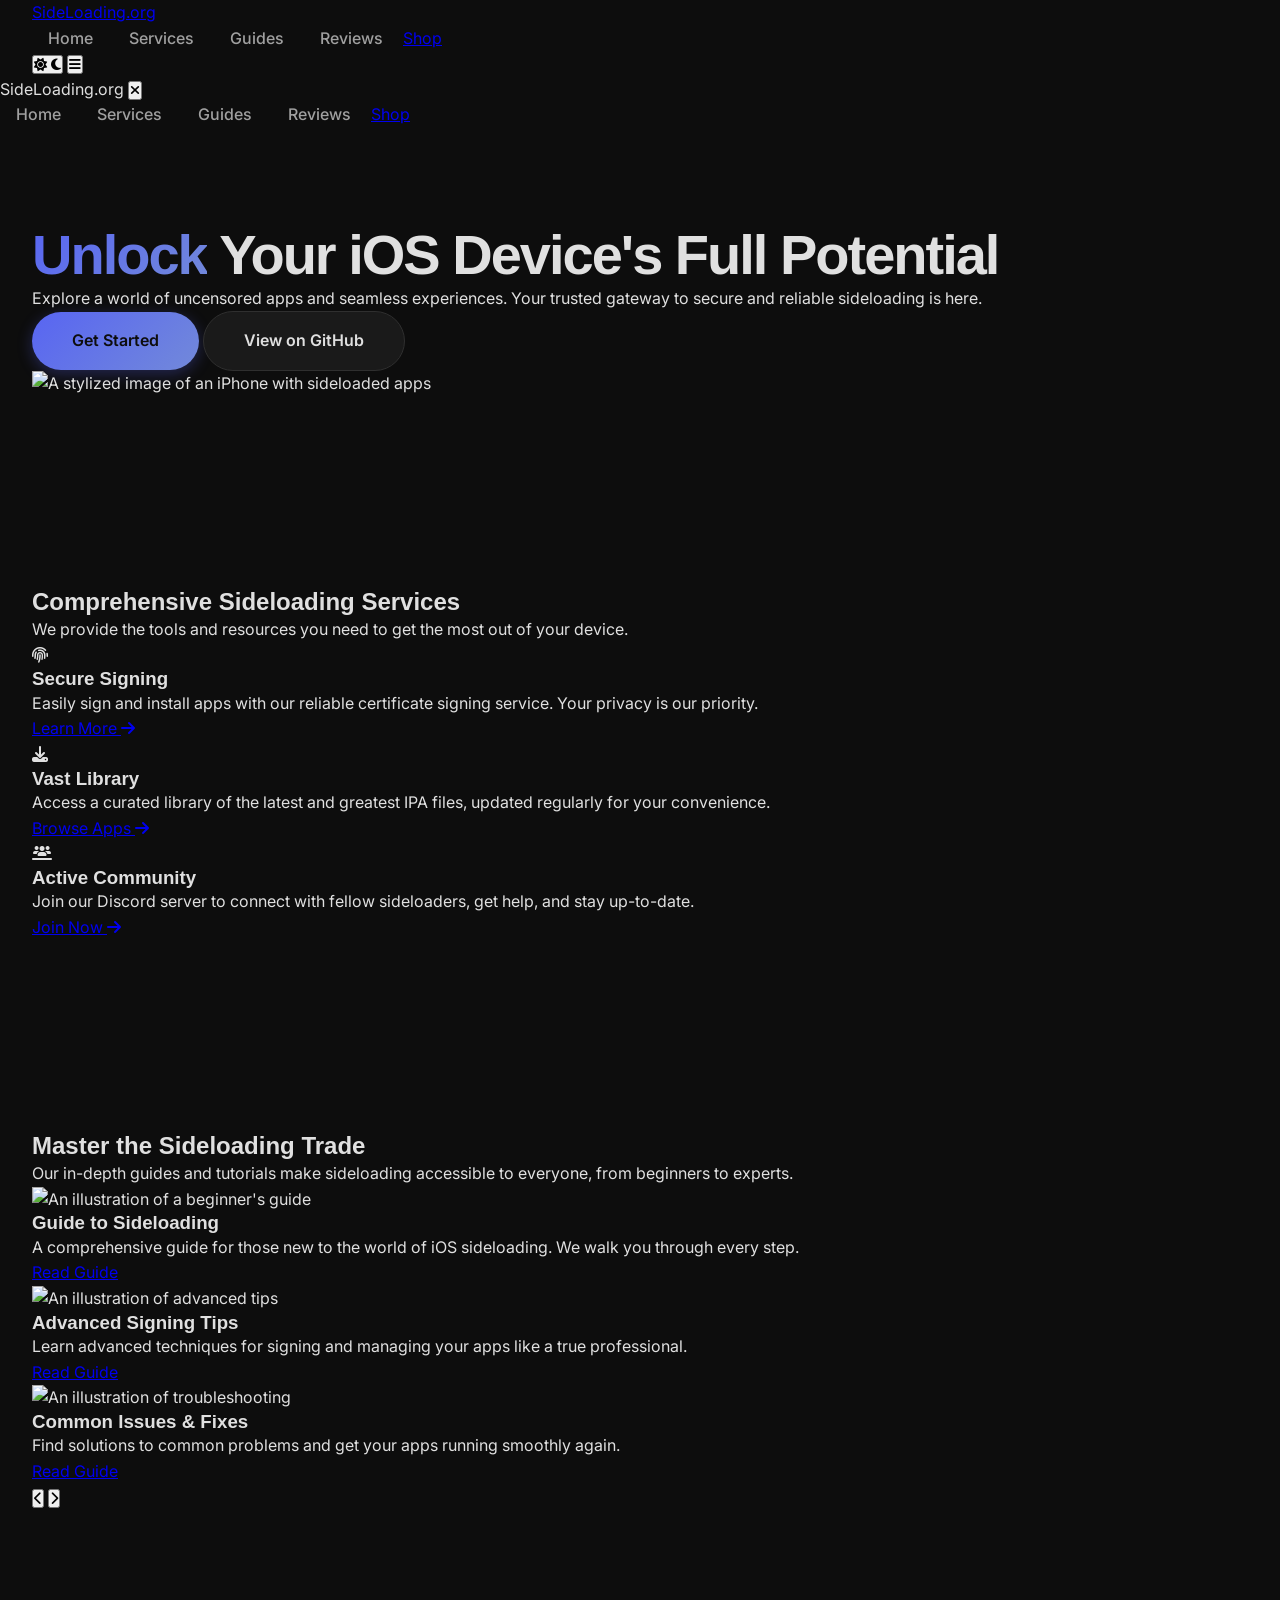
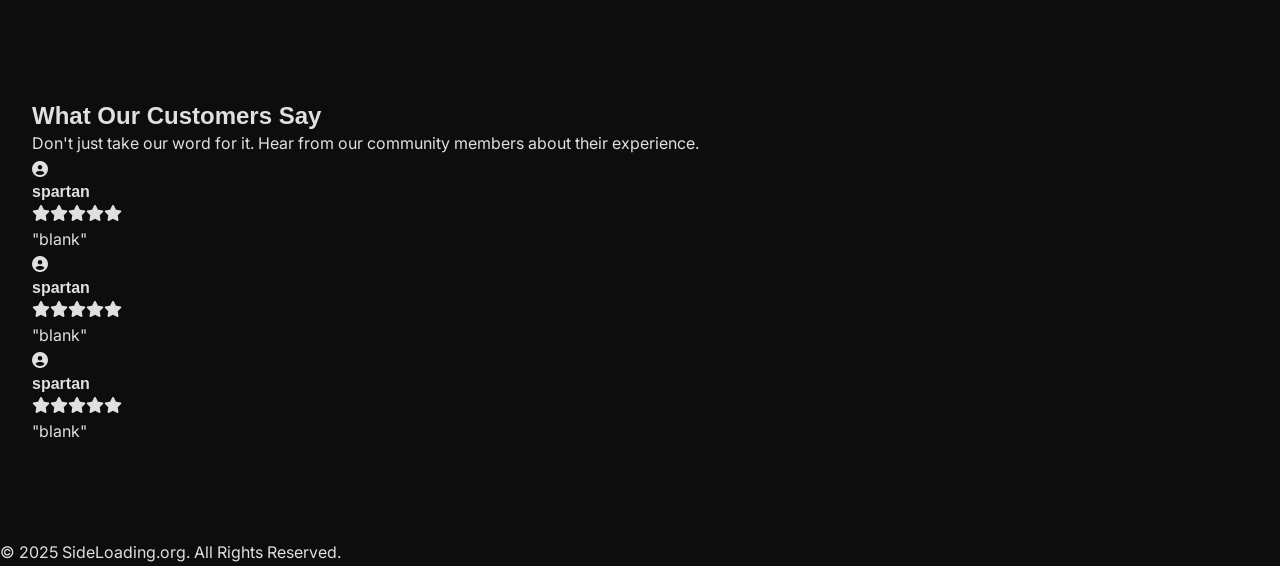
==== commit ed7950bb: "Update index.html test" ====
--- a/index.html
+++ b/index.html
@@ -1,5 +1,5 @@
 <!DOCTYPE html>
-<html lang="en">
+<html lang="en" class="scroll-smooth">
 <head>
     <meta charset="UTF-8">
     <meta name="viewport" content="width=device-width, initial-scale=1.0">
@@ -15,266 +15,215 @@
     <title>Sideloading.org - Your Gateway to Unofficial iOS Apps</title>
     <link rel="preconnect" href="https://fonts.googleapis.com">
     <link rel="preconnect" href="https://fonts.gstatic.com" crossorigin>
-    <link href="https://fonts.googleapis.com/css2?family=Poppins:wght@300;400;500;600;700;800;900&family=Inter:wght@300;400;500;600;700;800&display=swap" rel="stylesheet">
-    <link rel="stylesheet" href="css/general.css">
-    <link rel="stylesheet" href="css/home.css">
-    <link rel="stylesheet" href="https://cdnjs.cloudflare.com/ajax/libs/font-awesome/6.5.2/css/all.min.css" integrity="sha512-SnH5WK+bZxgPHs44uWIX+LLJAJ9/2PkPKZ5NVXoP+8bJ8I9PzM3q52hE6T+Gg4gKjJ0O5/V88/GqFqV18XpA==" crossorigin="anonymous" referrerpolicy="no-referrer" />
+    <link href="https://fonts.googleapis.com/css2?family=Inter:wght@300;400;500;600;700;800;900&display=swap" rel="stylesheet">
+    <script src="https://cdn.tailwindcss.com"></script>
+    <link rel="stylesheet" href="https://cdnjs.cloudflare.com/ajax/libs/font-awesome/6.5.2/css/all.min.css" xintegrity="sha512-SnH5WK+bZxgPHs44uWIX+LLJAJ9/2PkPKZ5NVXoP+8bJ8I9PzM3q52hE6T+Gg4gKjJ0O5/V88/GqFqV18XpA==" crossorigin="anonymous" referrerpolicy="no-referrer" />
+    <link rel="stylesheet" href="./css/general.css">
+    <link rel="stylesheet" href="./css/home.css">
 </head>
-<body>
-    <header class="main-header" id="mainHeader">
-        <div class="container">
-            <div class="header-content">
-                <a href="#" class="logo">
-                    <span class="logo-text">SideLoading.org</span>
-                </a>
-                <nav class="main-nav">
-                    <ul class="nav-list">
-                        <li class="nav-item"><a href="#home" class="nav-link">Home</a></li>
-                        <li class="nav-item"><a href="#services" class="nav-link">Services</a></li>
-                        <li class="nav-item"><a href="#guides" class="nav-link">Guides</a></li>
-                        <li class="nav-item"><a href="#community" class="nav-link">Community</a></li>
-                        <li class="nav-item"><a href="#reviews" class="nav-link">Reviews</a></li>
-                        <li class="nav-item"><a href="#" class="nav-link button secondary-button">Shop</a></li>
-                    </ul>
-                </nav>
-                <div class="header-actions">
-                    <button id="themeToggle" class="theme-toggle" aria-label="Toggle theme">
-                        <i class="fas fa-sun light-icon"></i>
-                        <i class="fas fa-moon dark-icon"></i>
-                    </button>
-                    <button class="hamburger-menu" id="hamburgerMenu" aria-label="Open navigation menu">
-                        <span class="hamburger-line"></span>
-                        <span class="hamburger-line"></span>
-                        <span class="hamburger-line"></span>
-                    </button>
-                </div>
+<body class="bg-[var(--bg-primary)] text-[var(--text-primary)] transition-colors duration-300">
+    <header id="mainHeader" class="sticky top-0 z-50 py-4 backdrop-blur-lg bg-[var(--bg-primary)] bg-opacity-80 transition-all duration-300 border-b border-[var(--border-color)]">
+        <div class="container mx-auto px-4 flex justify-between items-center">
+            <a href="#" class="flex-shrink-0">
+                <span class="text-2xl font-black bg-[var(--primary-gradient)] bg-clip-text text-transparent">SideLoading.org</span>
+            </a>
+            <nav class="hidden md:flex items-center space-x-6">
+                <a href="#home" class="nav-link font-medium hover:text-[var(--primary-color)] transition-colors">Home</a>
+                <a href="#services" class="nav-link font-medium hover:text-[var(--primary-color)] transition-colors">Services</a>
+                <a href="#guides" class="nav-link font-medium hover:text-[var(--primary-color)] transition-colors">Guides</a>
+                <a href="#reviews" class="nav-link font-medium hover:text-[var(--primary-color)] transition-colors">Reviews</a>
+                <a href="#" class="inline-block py-2 px-6 rounded-full font-bold text-sm text-[var(--bg-primary)] bg-[var(--text-primary)] hover:bg-[var(--text-secondary)] transition-colors">Shop</a>
+            </nav>
+            <div class="flex items-center space-x-4 md:hidden">
+                <button id="themeToggle" class="text-[var(--text-primary)] hover:text-[var(--primary-color)] transition-colors" aria-label="Toggle theme">
+                    <i class="fas fa-sun text-xl sun-icon hidden"></i>
+                    <i class="fas fa-moon text-xl moon-icon"></i>
+                </button>
+                <button id="hamburgerMenu" class="text-[var(--text-primary)] hover:text-[var(--primary-color)] transition-colors" aria-label="Open navigation menu">
+                    <i class="fas fa-bars text-xl"></i>
+                </button>
             </div>
         </div>
     </header>
-
-    <div class="sidebar" id="sidebar">
-        <div class="sidebar-header">
-            <a href="#" class="logo">
-                <span class="logo-text">SideLoading.org</span>
-            </a>
-            <button class="sidebar-close" id="sidebarClose" aria-label="Close navigation">
+    <div id="sidebar" class="fixed inset-y-0 right-0 w-64 bg-[var(--bg-secondary)] border-l border-[var(--border-color)] z-[100] p-6 flex flex-col items-start md:hidden">
+        <div class="flex justify-between items-center w-full mb-8">
+            <span class="text-xl font-black bg-[var(--primary-gradient)] bg-clip-text text-transparent">SideLoading.org</span>
+            <button id="sidebarClose" class="text-[var(--text-primary)] hover:text-[var(--primary-color)] transition-colors text-2xl" aria-label="Close navigation">
                 <i class="fas fa-times"></i>
             </button>
         </div>
-        <div class="sidebar-content">
-            <nav>
-                <ul class="sidebar-nav">
-                    <li><a href="#home" class="sidebar-nav-link active">Home</a></li>
-                    <li><a href="#services" class="sidebar-nav-link">Services</a></li>
-                    <li><a href="#guides" class="sidebar-nav-link">Guides</a></li>
-                    <li><a href="#community" class="sidebar-nav-link">Community</a></li>
-                    <li><a href="#reviews" class="sidebar-nav-link">Reviews</a></li>
-                </ul>
-            </nav>
-            <div class="sidebar-buttons">
-                <a href="#" class="button primary-button">Signer</a>
-                <a href="#" class="button secondary-button">Shop</a>
-            </div>
-        </div>
+        <nav class="flex flex-col space-y-4">
+            <a href="#home" class="nav-link font-medium hover:text-[var(--primary-color)] transition-colors">Home</a>
+            <a href="#services" class="nav-link font-medium hover:text-[var(--primary-color)] transition-colors">Services</a>
+            <a href="#guides" class="nav-link font-medium hover:text-[var(--primary-color)] transition-colors">Guides</a>
+            <a href="#reviews" class="nav-link font-medium hover:text-[var(--primary-color)] transition-colors">Reviews</a>
+            <a href="#" class="mt-4 py-2 px-6 rounded-full font-bold text-sm text-[var(--bg-primary)] bg-[var(--text-primary)] hover:bg-[var(--text-secondary)] transition-colors text-center">Shop</a>
+        </nav>
     </div>
-    <div class="sidebar-overlay" id="sidebarOverlay"></div>
-
-    <main class="main-content">
-        <section class="hero-section" id="home">
-            <div class="container hero-container">
-                <div class="hero-content">
-                    <h1 class="hero-title">
-                        <span class="highlight-text">Unlock</span> Your iOS Device's Full Potential
+    <div id="sidebarOverlay" class="fixed inset-0 bg-black bg-opacity-50 z-50"></div>
+    <main class="min-h-screen">
+        <section id="home" class="relative py-20 md:py-32">
+            <div class="container mx-auto px-4 flex flex-col lg:flex-row items-center justify-between">
+                <div class="text-center lg:text-left lg:w-1/2 mb-12 lg:mb-0 animate-fadeInUp">
+                    <h1 class="text-4xl md:text-6xl font-black leading-tight">
+                        <span class="hero-title"><span class="highlight-text">Unlock</span> Your iOS Device's Full Potential</span>
                     </h1>
-                    <p class="hero-subtitle">
+                    <p class="mt-4 md:mt-6 text-base md:text-xl text-[var(--text-secondary)]">
                         Explore a world of uncensored apps and seamless experiences. Your trusted gateway to secure and reliable sideloading is here.
                     </p>
-                    <div class="hero-buttons">
-                        <a href="#services" class="button primary-button animate__animated animate__zoomIn">Get Started</a>
-                        <a href="https://github.com/sideloadingdotorg/Site" class="button secondary-button animate__animated animate__zoomIn animate__delay-1s">View on GitHub</a>
-                    </div>
-                </div>
-                <div class="hero-image-container">
-                    <div class="hero-image animate__animated animate__fadeInUp animate__delay-2s">
-                        <img src="https://sideloadingdotorg.github.io/Site/images/hero-phone.png" alt="A stylized image of an iPhone with sideloaded apps">
-                    </div>
-                </div>
-            </div>
-        </section>
-        <section class="services-section" id="services">
-            <div class="container">
-                <h2 class="section-title">Comprehensive Sideloading Services</h2>
-                <p class="section-subtitle">We provide the tools and resources you need to get the most out of your device.</p>
-                <div class="services-grid">
-                    <div class="service-card animate__animated animate__fadeInUp animate__delay-0-5s">
-                        <div class="service-icon"><i class="fas fa-fingerprint"></i></div>
-                        <h3 class="service-title">Secure Signing</h3>
-                        <p class="service-description">Easily sign and install apps with our reliable certificate signing service. Your privacy is our priority.</p>
-                        <a href="#" class="service-link">Learn More <i class="fas fa-arrow-right"></i></a>
-                    </div>
-                    <div class="service-card animate__animated animate__fadeInUp animate__delay-1s">
-                        <div class="service-icon"><i class="fas fa-download"></i></div>
-                        <h3 class="service-title">Vast Library</h3>
-                        <p class="service-description">Access a curated library of the latest and greatest IPA files, updated regularly for your convenience.</p>
-                        <a href="#" class="service-link">Browse Apps <i class="fas fa-arrow-right"></i></a>
-                    </div>
-                    <div class="service-card animate__animated animate__fadeInUp animate__delay-1-5s">
-                        <div class="service-icon"><i class="fas fa-users-line"></i></div>
-                        <h3 class="service-title">Active Community</h3>
-                        <p class="service-description">Join our Discord server to connect with fellow sideloaders, get help, and stay up-to-date.</p>
-                        <a href="#" class="service-link">Join Now <i class="fas fa-arrow-right"></i></a>
-                    </div>
-                </div>
-            </div>
-        </section>
-        <section class="guides-section" id="guides">
-            <div class="container">
-                <h2 class="section-title">Master the Sideloading Trade</h2>
-                <p class="section-subtitle">Our in-depth guides and tutorials make sideloading accessible to everyone, from beginners to experts.</p>
-                <div class="guides-carousel-container">
-                    <div class="guides-carousel">
-                        <div class="guides-track">
-                            <div class="guide-card">
-                                <div class="guide-image-container">
-                                    <img src="https://via.placeholder.com/600x400.png?text=Getting+Started" alt="An illustration of a beginner's guide">
-                                </div>
-                                <div class="guide-content">
-                                    <h3 class="guide-title">Guide to Sideloading</h3>
-                                    <p class="guide-description">A comprehensive guide for those new to the world of iOS sideloading. We walk you through every step.</p>
-                                    <a href="#" class="button guide-button">Read Guide</a>
-                                </div>
-                            </div>
-                            <div class="guide-card">
-                                <div class="guide-image-container">
-                                    <img src="https://via.placeholder.com/600x400.png?text=Advanced+Tips" alt="An illustration of advanced tips">
-                                </div>
-                                <div class="guide-content">
-                                    <h3 class="guide-title">Advanced Signing Tips</h3>
-                                    <p class="guide-description">Learn advanced techniques for signing and managing your apps like a true professional.</p>
-                                    <a href="#" class="button guide-button">Read Guide</a>
-                                </div>
-                            </div>
-                            <div class="guide-card">
-                                <div class="guide-image-container">
-                                    <img src="https://via.placeholder.com/600x400.png?text=Troubleshooting" alt="An illustration of troubleshooting">
-                                </div>
-                                <div class="guide-content">
-                                    <h3 class="guide-title">Common Issues & Fixes</h3>
-                                    <p class="guide-description">Find solutions to common problems and get your apps running smoothly again.</p>
-                                    <a href="#" class="button guide-button">Read Guide</a>
-                                </div>
-                            </div>
-                        </div>
-                    </div>
-                    <div class="carousel-navigation">
-                        <button class="nav-arrow prev-arrow" id="prevGuide"><i class="fas fa-chevron-left"></i></button>
-                        <button class="nav-arrow next-arrow" id="nextGuide"><i class="fas fa-chevron-right"></i></button>
-                    </div>
-                </div>
-            </div>
-        </section>
-        <section class="reviews-section" id="reviews">
-            <div class="container">
-                <h2 class="section-title">What Our Customers Say</h2>
-                <p class="section-subtitle">Don't just take our word for it. Hear from our community members about their experience.</p>
-                <div class="reviews-grid">
-                    <div class="review-card">
-                        <div class="review-header">
-                            <div class="review-avatar-wrapper">
-                                <img src="#" alt="Spartan's profile picture" class="review-avatar">
-                            </div>
-                            <div class="review-info">
-                                <span class="review-username">spartan</span>
-                                <div class="review-stars">
-                                    <i class="fas fa-star filled-star"></i>
-                                    <i class="fas fa-star filled-star"></i>
-                                    <i class="fas fa-star filled-star"></i>
-                                    <i class="fas fa-star filled-star"></i>
-                                    <i class="fas fa-star filled-star"></i>
-                                </div>
-                            </div>
-                        </div>
-                        <p class="review-text">blank</p>
-                    </div>
-                    <div class="review-card">
-                        <div class="review-header">
-                            <div class="review-avatar-wrapper">
-                                <img src="#" alt="Spartan's profile picture" class="review-avatar">
-                            </div>
-                            <div class="review-info">
-                                <span class="review-username">spartan</span>
-                                <div class="review-stars">
-                                    <i class="fas fa-star filled-star"></i>
-                                    <i class="fas fa-star filled-star"></i>
-                                    <i class="fas fa-star filled-star"></i>
-                                    <i class="fas fa-star filled-star"></i>
-                                    <i class="fas fa-star filled-star"></i>
-                                </div>
-                            </div>
-                        </div>
-                        <p class="review-text">blank</p>
-                    </div>
-                    <div class="review-card">
-                        <div class="review-header">
-                            <div class="review-avatar-wrapper">
-                                <img src="#" alt="Spartan's profile picture" class="review-avatar">
-                            </div>
-                            <div class="review-info">
-                                <span class="review-username">spartan</span>
-                                <div class="review-stars">
-                                    <i class="fas fa-star filled-star"></i>
-                                    <i class="fas fa-star filled-star"></i>
-                                    <i class="fas fa-star filled-star"></i>
-                                    <i class="fas fa-star filled-star"></i>
-                                    <i class="fas fa-star filled-star"></i>
-                                </div>
-                            </div>
-                        </div>
-                        <p class="review-text">blank</p>
+                    <div class="mt-8 flex flex-col sm:flex-row justify-center lg:justify-start items-center space-y-4 sm:space-y-0 sm:space-x-4">
+                        <a href="#services" class="button primary-button py-3 px-8 rounded-full font-bold text-sm text-[var(--bg-primary)] bg-[var(--text-primary)] hover:bg-[var(--text-secondary)] transition-all animate-zoomIn">Get Started</a>
+                        <a href="https://github.com/sideloadingdotorg/Site" class="button secondary-button py-3 px-8 rounded-full font-bold text-sm text-[var(--bg-primary)] bg-[var(--text-primary)] hover:bg-[var(--text-secondary)] transition-all animate-zoomIn delay-200">View on GitHub</a>
+                    </div>
+                </div>
+                <div class="lg:w-1/2 flex justify-center animate-fadeInUp delay-300">
+                    <img src="https://sideloadingdotorg.github.io/Site/images/hero-phone.png" alt="A stylized image of an iPhone with sideloaded apps" class="max-w-xs md:max-w-sm lg:max-w-md w-full">
+                </div>
+            </div>
+        </section>
+        <section id="services" class="py-20 bg-[var(--bg-secondary)] border-y border-[var(--border-color)]">
+            <div class="container mx-auto px-4 text-center">
+                <h2 class="text-3xl md:text-4xl font-extrabold">Comprehensive Sideloading Services</h2>
+                <p class="mt-4 text-[var(--text-secondary)] max-w-2xl mx-auto">We provide the tools and resources you need to get the most out of your device.</p>
+                <div class="mt-12 grid grid-cols-1 md:grid-cols-3 gap-8">
+                    <div class="bg-[var(--bg-primary)] p-8 rounded-xl shadow-lg border border-[var(--border-color)] flex flex-col items-center text-center hover:shadow-xl transition-shadow duration-300">
+                        <div class="text-4xl text-[var(--primary-color)] mb-4">
+                            <i class="fas fa-fingerprint"></i>
+                        </div>
+                        <h3 class="text-xl font-bold">Secure Signing</h3>
+                        <p class="mt-2 text-[var(--text-secondary)]">Easily sign and install apps with our reliable certificate signing service. Your privacy is our priority.</p>
+                        <a href="#" class="mt-4 text-[var(--primary-color)] font-semibold flex items-center space-x-2">
+                            <span>Learn More</span>
+                            <i class="fas fa-arrow-right text-sm"></i>
+                        </a>
+                    </div>
+                    <div class="bg-[var(--bg-primary)] p-8 rounded-xl shadow-lg border border-[var(--border-color)] flex flex-col items-center text-center hover:shadow-xl transition-shadow duration-300">
+                        <div class="text-4xl text-[var(--primary-color)] mb-4">
+                            <i class="fas fa-download"></i>
+                        </div>
+                        <h3 class="text-xl font-bold">Vast Library</h3>
+                        <p class="mt-2 text-[var(--text-secondary)]">Access a curated library of the latest and greatest IPA files, updated regularly for your convenience.</p>
+                        <a href="#" class="mt-4 text-[var(--primary-color)] font-semibold flex items-center space-x-2">
+                            <span>Browse Apps</span>
+                            <i class="fas fa-arrow-right text-sm"></i>
+                        </a>
+                    </div>
+                    <div class="bg-[var(--bg-primary)] p-8 rounded-xl shadow-lg border border-[var(--border-color)] flex flex-col items-center text-center hover:shadow-xl transition-shadow duration-300">
+                        <div class="text-4xl text-[var(--primary-color)] mb-4">
+                            <i class="fas fa-users-line"></i>
+                        </div>
+                        <h3 class="text-xl font-bold">Active Community</h3>
+                        <p class="mt-2 text-[var(--text-secondary)]">Join our Discord server to connect with fellow sideloaders, get help, and stay up-to-date.</p>
+                        <a href="#" class="mt-4 text-[var(--primary-color)] font-semibold flex items-center space-x-2">
+                            <span>Join Now</span>
+                            <i class="fas fa-arrow-right text-sm"></i>
+                        </a>
+                    </div>
+                </div>
+            </div>
+        </section>
+        <section id="guides" class="py-20">
+            <div class="container mx-auto px-4">
+                <h2 class="text-3xl md:text-4xl font-extrabold text-center">Master the Sideloading Trade</h2>
+                <p class="mt-4 text-[var(--text-secondary)] max-w-2xl mx-auto text-center">Our in-depth guides and tutorials make sideloading accessible to everyone, from beginners to experts.</p>
+                <div class="relative mt-12 overflow-hidden">
+                    <div id="guides-carousel-track" class="flex transition-transform duration-500 ease-in-out">
+                        <div class="min-w-full md:min-w-[50%] lg:min-w-[33.33%] px-4">
+                            <div class="bg-[var(--bg-secondary)] rounded-xl shadow-lg overflow-hidden border border-[var(--border-color)]">
+                                <img src="https://via.placeholder.com/600x400.png?text=Getting+Started" alt="An illustration of a beginner's guide" class="w-full h-48 object-cover">
+                                <div class="p-6">
+                                    <h3 class="text-xl font-bold">Guide to Sideloading</h3>
+                                    <p class="mt-2 text-[var(--text-secondary)]">A comprehensive guide for those new to the world of iOS sideloading. We walk you through every step.</p>
+                                    <a href="#" class="mt-4 inline-block py-2 px-6 rounded-full font-bold text-sm text-[var(--bg-primary)] bg-[var(--text-primary)] hover:bg-[var(--text-secondary)] transition-colors">Read Guide</a>
+                                </div>
+                            </div>
+                        </div>
+                        <div class="min-w-full md:min-w-[50%] lg:min-w-[33.33%] px-4">
+                            <div class="bg-[var(--bg-secondary)] rounded-xl shadow-lg overflow-hidden border border-[var(--border-color)]">
+                                <img src="https://via.placeholder.com/600x400.png?text=Advanced+Tips" alt="An illustration of advanced tips" class="w-full h-48 object-cover">
+                                <div class="p-6">
+                                    <h3 class="text-xl font-bold">Advanced Signing Tips</h3>
+                                    <p class="mt-2 text-[var(--text-secondary)]">Learn advanced techniques for signing and managing your apps like a true professional.</p>
+                                    <a href="#" class="mt-4 inline-block py-2 px-6 rounded-full font-bold text-sm text-[var(--bg-primary)] bg-[var(--text-primary)] hover:bg-[var(--text-secondary)] transition-colors">Read Guide</a>
+                                </div>
+                            </div>
+                        </div>
+                        <div class="min-w-full md:min-w-[50%] lg:min-w-[33.33%] px-4">
+                            <div class="bg-[var(--bg-secondary)] rounded-xl shadow-lg overflow-hidden border border-[var(--border-color)]">
+                                <img src="https://via.placeholder.com/600x400.png?text=Troubleshooting" alt="An illustration of troubleshooting" class="w-full h-48 object-cover">
+                                <div class="p-6">
+                                    <h3 class="text-xl font-bold">Common Issues & Fixes</h3>
+                                    <p class="mt-2 text-[var(--text-secondary)]">Find solutions to common problems and get your apps running smoothly again.</p>
+                                    <a href="#" class="mt-4 inline-block py-2 px-6 rounded-full font-bold text-sm text-[var(--bg-primary)] bg-[var(--text-primary)] hover:bg-[var(--text-secondary)] transition-colors">Read Guide</a>
+                                </div>
+                            </div>
+                        </div>
+                    </div>
+                    <div class="flex justify-center mt-8 space-x-4">
+                        <button id="prevGuide" class="p-3 rounded-full border border-[var(--border-color)] text-[var(--text-secondary)] hover:bg-[var(--bg-secondary)] hover:text-[var(--text-primary)] transition-colors" aria-label="Previous guide">
+                            <i class="fas fa-chevron-left"></i>
+                        </button>
+                        <button id="nextGuide" class="p-3 rounded-full border border-[var(--border-color)] text-[var(--text-secondary)] hover:bg-[var(--bg-secondary)] hover:text-[var(--text-primary)] transition-colors" aria-label="Next guide">
+                            <i class="fas fa-chevron-right"></i>
+                        </button>
+                    </div>
+                </div>
+            </div>
+        </section>
+        <section id="reviews" class="py-20 bg-[var(--bg-secondary)] border-y border-[var(--border-color)]">
+            <div class="container mx-auto px-4 text-center">
+                <h2 class="text-3xl md:text-4xl font-extrabold">What Our Customers Say</h2>
+                <p class="mt-4 text-[var(--text-secondary)] max-w-2xl mx-auto">Don't just take our word for it. Hear from our community members about their experience.</p>
+                <div class="mt-12 grid grid-cols-1 md:grid-cols-3 gap-8">
+                    <div class="bg-[var(--bg-primary)] p-6 rounded-xl shadow-lg border border-[var(--border-color)]">
+                        <div class="flex items-center space-x-4 mb-4">
+                            <div class="w-12 h-12 rounded-full bg-[var(--bg-secondary)] flex items-center justify-center text-lg text-[var(--text-primary)]">
+                                <i class="fas fa-user-circle"></i>
+                            </div>
+                            <div>
+                                <h4 class="font-bold">spartan</h4>
+                                <div class="text-yellow-400 text-sm">
+                                    <i class="fas fa-star"></i><i class="fas fa-star"></i><i class="fas fa-star"></i><i class="fas fa-star"></i><i class="fas fa-star"></i>
+                                </div>
+                            </div>
+                        </div>
+                        <p class="text-[var(--text-secondary)]">"blank"</p>
+                    </div>
+                    <div class="bg-[var(--bg-primary)] p-6 rounded-xl shadow-lg border border-[var(--border-color)]">
+                        <div class="flex items-center space-x-4 mb-4">
+                            <div class="w-12 h-12 rounded-full bg-[var(--bg-secondary)] flex items-center justify-center text-lg text-[var(--text-primary)]">
+                                <i class="fas fa-user-circle"></i>
+                            </div>
+                            <div>
+                                <h4 class="font-bold">spartan</h4>
+                                <div class="text-yellow-400 text-sm">
+                                    <i class="fas fa-star"></i><i class="fas fa-star"></i><i class="fas fa-star"></i><i class="fas fa-star"></i><i class="fas fa-star"></i>
+                                </div>
+                            </div>
+                        </div>
+                        <p class="text-[var(--text-secondary)]">"blank"</p>
+                    </div>
+                    <div class="bg-[var(--bg-primary)] p-6 rounded-xl shadow-lg border border-[var(--border-color)]">
+                        <div class="flex items-center space-x-4 mb-4">
+                            <div class="w-12 h-12 rounded-full bg-[var(--bg-secondary)] flex items-center justify-center text-lg text-[var(--text-primary)]">
+                                <i class="fas fa-user-circle"></i>
+                            </div>
+                        <div>
+                                <h4 class="font-bold">spartan</h4>
+                                <div class="text-yellow-400 text-sm">
+                                    <i class="fas fa-star"></i><i class="fas fa-star"></i><i class="fas fa-star"></i><i class="fas fa-star"></i><i class="fas fa-star"></i>
+                                </div>
+                            </div>
+                        </div>
+                        <p class="text-[var(--text-secondary)]">"blank"</p>
                     </div>
                 </div>
             </div>
         </section>
     </main>
-    <footer class="main-footer">
-        <div class="container">
-            <div class="footer-grid">
-                <div class="footer-col">
-                    <span class="logo-text">SideLoading.org</span>
-                    <p class="footer-description">Your ultimate hub for all things sideloading. Secure, reliable, and community-driven.</p>
-                </div>
-                <div class="footer-col">
-                    <h3>Navigation</h3>
-                    <ul>
-                        <li><a href="#home">Home</a></li>
-                        <li><a href="#services">Services</a></li>
-                        <li><a href="#guides">Guides</a></li>
-                        <li><a href="#reviews">Reviews</a></li>
-                    </ul>
-                </div>
-                <div class="footer-col">
-                    <h3>Legal</h3>
-                    <ul>
-                        <li><a href="#">Privacy Policy</a></li>
-                        <li><a href="#">Terms of Service</a></li>
-                        <li><a href="#">Disclaimer</a></li>
-                    </ul>
-                </div>
-                <div class="footer-col">
-                    <h3>Connect</h3>
-                    <div class="social-links">
-                        <a href="#"><i class="fab fa-github"></i></a>
-                        <a href="#"><i class="fab fa-discord"></i></a>
-                        <a href="#"><i class="fab fa-twitter"></i></a>
-                    </div>
-                </div>
-            </div>
-            <div class="footer-bottom">
-                <p>&copy; 2025 SideLoading.org. All Rights Reserved.</p>
-            </div>
-        </div>
+    <footer class="py-8 text-center border-t border-[var(--border-color)]">
+        <p class="text-sm text-[var(--text-secondary)]">&copy; 2025 SideLoading.org. All Rights Reserved.</p>
     </footer>
-    <script src="js/general.js"></script>
-    <script src="js/home.js"></script>
+    <script src="./js/index.js"></script>
 </body>
 </html>
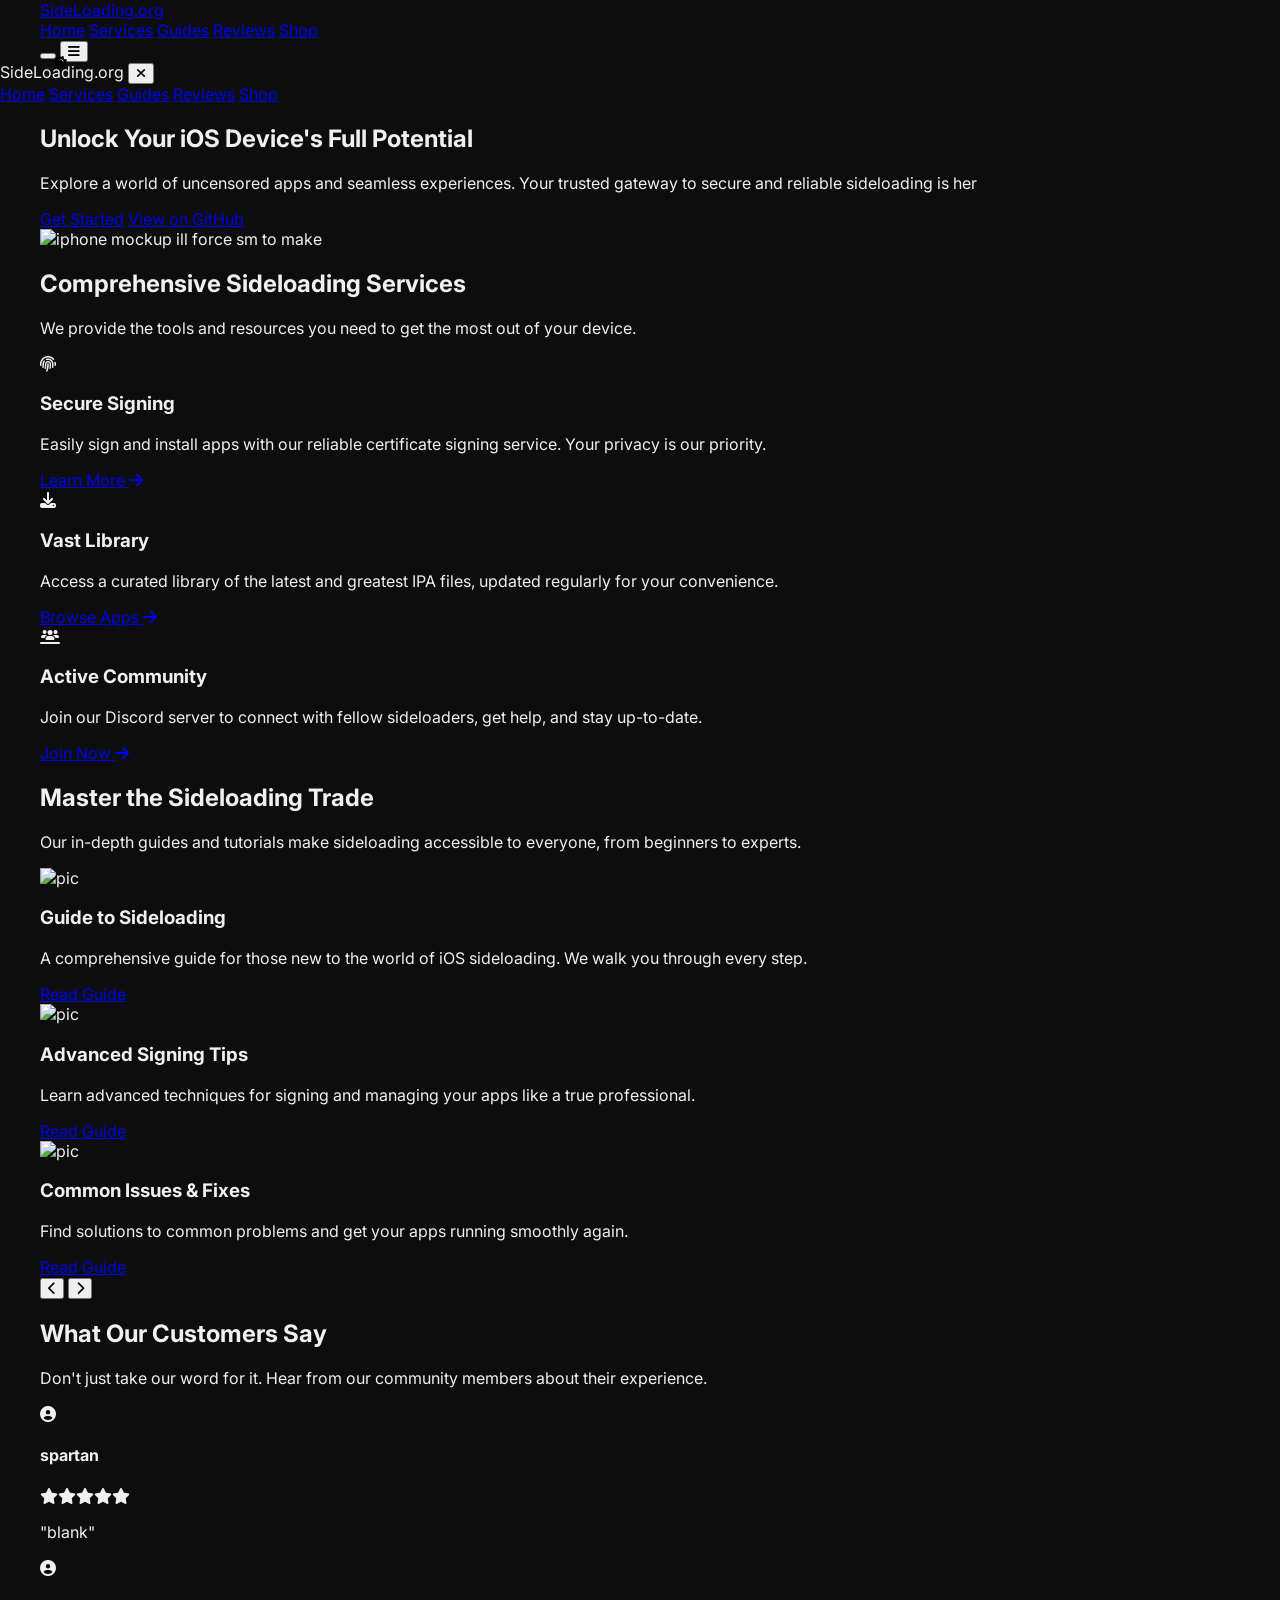
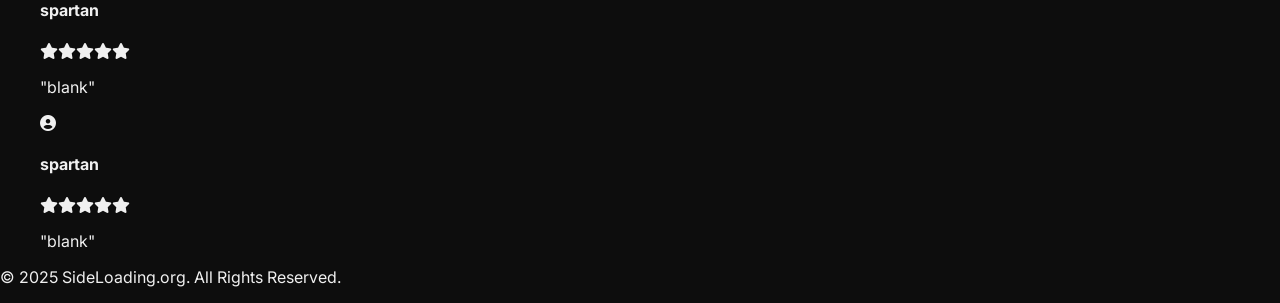
==== commit 1f7eb8f8: "Update index.html" ====
--- a/index.html
+++ b/index.html
@@ -12,7 +12,7 @@
     <meta property="og:image:height" content="630">
     <meta property="og:image:type" content="image/png">
     <meta property="og:image:alt" content="SideLoading.org Logo and Tagline">
-    <title>Sideloading.org - Your Gateway to Unofficial iOS Apps</title>
+    <title>Sideloading.org</title>
     <link rel="preconnect" href="https://fonts.googleapis.com">
     <link rel="preconnect" href="https://fonts.gstatic.com" crossorigin>
     <link href="https://fonts.googleapis.com/css2?family=Inter:wght@300;400;500;600;700;800;900&display=swap" rel="stylesheet">
@@ -69,7 +69,7 @@
                         <span class="hero-title"><span class="highlight-text">Unlock</span> Your iOS Device's Full Potential</span>
                     </h1>
                     <p class="mt-4 md:mt-6 text-base md:text-xl text-[var(--text-secondary)]">
-                        Explore a world of uncensored apps and seamless experiences. Your trusted gateway to secure and reliable sideloading is here.
+                        Explore a world of uncensored apps and seamless experiences. Your trusted gateway to secure and reliable sideloading is her
                     </p>
                     <div class="mt-8 flex flex-col sm:flex-row justify-center lg:justify-start items-center space-y-4 sm:space-y-0 sm:space-x-4">
                         <a href="#services" class="button primary-button py-3 px-8 rounded-full font-bold text-sm text-[var(--bg-primary)] bg-[var(--text-primary)] hover:bg-[var(--text-secondary)] transition-all animate-zoomIn">Get Started</a>
@@ -77,7 +77,7 @@
                     </div>
                 </div>
                 <div class="lg:w-1/2 flex justify-center animate-fadeInUp delay-300">
-                    <img src="https://sideloadingdotorg.github.io/Site/images/hero-phone.png" alt="A stylized image of an iPhone with sideloaded apps" class="max-w-xs md:max-w-sm lg:max-w-md w-full">
+                    <img src="https://sideloadingdotorg.github.io/Site/images/hero-phone.png" alt="iphone mockup ill force sm to make" class="max-w-xs md:max-w-sm lg:max-w-md w-full">
                 </div>
             </div>
         </section>
@@ -130,7 +130,7 @@
                     <div id="guides-carousel-track" class="flex transition-transform duration-500 ease-in-out">
                         <div class="min-w-full md:min-w-[50%] lg:min-w-[33.33%] px-4">
                             <div class="bg-[var(--bg-secondary)] rounded-xl shadow-lg overflow-hidden border border-[var(--border-color)]">
-                                <img src="https://via.placeholder.com/600x400.png?text=Getting+Started" alt="An illustration of a beginner's guide" class="w-full h-48 object-cover">
+                                <img src="https://via.placeholder.com/600x400.png?text=Getting+Started" alt="pic" class="w-full h-48 object-cover">
                                 <div class="p-6">
                                     <h3 class="text-xl font-bold">Guide to Sideloading</h3>
                                     <p class="mt-2 text-[var(--text-secondary)]">A comprehensive guide for those new to the world of iOS sideloading. We walk you through every step.</p>
@@ -140,7 +140,7 @@
                         </div>
                         <div class="min-w-full md:min-w-[50%] lg:min-w-[33.33%] px-4">
                             <div class="bg-[var(--bg-secondary)] rounded-xl shadow-lg overflow-hidden border border-[var(--border-color)]">
-                                <img src="https://via.placeholder.com/600x400.png?text=Advanced+Tips" alt="An illustration of advanced tips" class="w-full h-48 object-cover">
+                                <img src="https://via.placeholder.com/600x400.png?text=Advanced+Tips" alt="pic" class="w-full h-48 object-cover">
                                 <div class="p-6">
                                     <h3 class="text-xl font-bold">Advanced Signing Tips</h3>
                                     <p class="mt-2 text-[var(--text-secondary)]">Learn advanced techniques for signing and managing your apps like a true professional.</p>
@@ -150,7 +150,7 @@
                         </div>
                         <div class="min-w-full md:min-w-[50%] lg:min-w-[33.33%] px-4">
                             <div class="bg-[var(--bg-secondary)] rounded-xl shadow-lg overflow-hidden border border-[var(--border-color)]">
-                                <img src="https://via.placeholder.com/600x400.png?text=Troubleshooting" alt="An illustration of troubleshooting" class="w-full h-48 object-cover">
+                                <img src="https://via.placeholder.com/600x400.png?text=Troubleshooting" alt="pic" class="w-full h-48 object-cover">
                                 <div class="p-6">
                                     <h3 class="text-xl font-bold">Common Issues & Fixes</h3>
                                     <p class="mt-2 text-[var(--text-secondary)]">Find solutions to common problems and get your apps running smoothly again.</p>
--- a/css/general.css
+++ b/css/general.css
@@ -1,638 +1,235 @@
 :root {
-    /* Color Palette */
     --primary-color: #5865F2;
     --primary-hover: #4f5bda;
     --primary-gradient: linear-gradient(135deg, #5865F2 0%, #7289da 100%);
     --primary-gradient-hover: linear-gradient(135deg, #4f5bda 0%, #5865F2 100%);
     --bg-primary: #0D0D0D;
-    --bg-secondary: #1A1A1A;
-    --bg-tertiary: #242424;
-    --text-primary: #E0E0E0;
-    --text-secondary: #A0A0A0;
-    --border-color: #2F2F2F;
-    --card-bg: #151515;
-    --card-border: #333333;
-    --card-shadow: 0 4px 12px rgba(0, 0, 0, 0.2);
-    --button-shadow: 0 4px 15px rgba(88, 101, 242, 0.3);
-
-    /* Typography */
-    --font-heading: 'Poppins', sans-serif;
-    --font-body: 'Inter', sans-serif;
-    --h1-size: 3.5rem;
-    --h2-size: 2.5rem;
-    --h3-size: 1.75rem;
-    --h4-size: 1.25rem;
-
-    /* Spacing */
-    --spacing-xs: 0.5rem;
-    --spacing-sm: 1rem;
-    --spacing-md: 2rem;
-    --spacing-lg: 4rem;
-    --spacing-xl: 6rem;
-
-    /* Transitions & Animations */
-    --transition-fast: all 0.2s cubic-bezier(0.25, 0.46, 0.45, 0.94);
-    --transition-slow: all 0.4s cubic-bezier(0.4, 0, 0.2, 1);
-
-    /* Other */
-    --border-radius: 12px;
-    --border-radius-sm: 8px;
-    --header-height: 80px;
-    --blur-amount: 10px;
-}
-
+    --bg-secondary: #1a1a1a;
+    --text-primary: #f0f0f0;
+    --text-secondary: #a0a0a0;
+    --border-color: #2a2a2a;
+    --shadow: 0 4px 10px rgba(88, 101, 242, 0.2);
+    --sidebar-width: 300px;
+    --blur-amount: 8px;
+}
 [data-theme="light"] {
-    --bg-primary: #FFFFFF;
-    --bg-secondary: #F8F8F8;
-    --bg-tertiary: #EFEFEF;
-    --text-primary: #1A1A1A;
-    --text-secondary: #555555;
-    --border-color: #DDDDDD;
-    --card-bg: #F0F0F0;
-    --card-border: #CCCCCC;
-    --card-shadow: 0 4px 12px rgba(0, 0, 0, 0.1);
-}
-
-/* Base Styles */
-* {
+    --primary-color: #5865F2;
+    --primary-hover: #4f5bda;
+    --primary-gradient: linear-gradient(135deg, #5865F2 0%, #7289da 50%, #8ea1e9 100%);
+    --primary-gradient-hover: linear-gradient(135deg, #4f5bda 0%, #5865F2 50%, #7289da 100%);
+    --bg-primary: #ffffff;
+    --bg-secondary: #f3f4f6;
+    --text-primary: #1f2937;
+    --text-secondary: #6b7280;
+    --border-color: #d1d5db;
+    --shadow: 0 4px 10px rgba(0, 0, 0, 0.1);
+}
+body {
     margin: 0;
     padding: 0;
-    box-sizing: border-box;
-}
-
-html {
-    scroll-behavior: smooth;
-}
-
-body {
-    font-family: var(--font-body);
-    background-color: var(--bg-primary);
-    color: var(--text-primary);
-    line-height: 1.6;
-    overflow-x: hidden;
-    transition: background-color 0.4s ease, color 0.4s ease;
-}
-
-/* Layout and Structure */
+    background: var(--bg-primary);
+    font-family: 'Inter', -apple-system, BlinkMacSystemFont, 'Segoe UI', Roboto, sans-serif;
+    min-height: 100vh;
+    color: var(--text-primary);
+    transition: background-color 0.3s ease;
+}
 .container {
-    max-width: 1300px;
+    max-width: 1200px;
     margin: 0 auto;
-    padding: 0 var(--spacing-md);
-}
-
-.main-content {
-    padding-top: var(--header-height);
-    transition: filter 0.5s var(--transition-slow);
-}
-
-section {
-    padding: var(--spacing-xl) 0;
-}
-
-/* Typography */
-h1, h2, h3, h4, h5, h6 {
-    font-family: var(--font-heading);
-    font-weight: 700;
-    line-height: 1.2;
-    color: var(--text-primary);
-}
-
-.section-title {
-    font-size: var(--h2-size);
-    text-align: center;
-    margin-bottom: var(--spacing-sm);
-    position: relative;
-    letter-spacing: -1px;
-    text-transform: capitalize;
-}
-
-.section-title::after {
-    content: '';
-    display: block;
-    width: 60px;
-    height: 4px;
-    background: var(--primary-gradient);
-    margin: var(--spacing-xs) auto 0;
-    border-radius: 2px;
-}
-
-.section-subtitle {
-    font-size: var(--h4-size);
-    text-align: center;
-    color: var(--text-secondary);
-    max-width: 800px;
-    margin: 0 auto var(--spacing-lg);
-}
-
-.logo-text {
-    font-family: var(--font-heading);
-    font-weight: 800;
-    font-size: 1.5rem;
-    color: var(--text-primary);
-    text-decoration: none;
-    letter-spacing: -0.5px;
-}
-
-/* Buttons */
-.button {
-    display: inline-flex;
-    align-items: center;
-    justify-content: center;
-    padding: 1rem 2.5rem;
-    font-family: var(--font-body);
-    font-weight: 600;
-    font-size: 1rem;
-    text-decoration: none;
-    border-radius: 50px;
-    cursor: pointer;
-    transition: var(--transition-fast);
-    text-align: center;
-    border: none;
-}
-
-.primary-button {
-    background: var(--primary-gradient);
-    color: var(--bg-primary);
-    box-shadow: var(--button-shadow);
-}
-
-.primary-button:hover {
-    background: var(--primary-gradient-hover);
-    transform: translateY(-2px);
-    box-shadow: 0 6px 20px rgba(88, 101, 242, 0.4);
-}
-
-.secondary-button {
-    background: var(--bg-secondary);
-    color: var(--text-primary);
-    border: 1px solid var(--border-color);
-}
-
-.secondary-button:hover {
-    background: var(--bg-tertiary);
-    transform: translateY(-2px);
-    border-color: var(--primary-color);
-}
-
-/* Header */
-.main-header {
+    padding: 0 2rem;
+}
+.header {
+    width: 100%;
+    z-index: 1000;
     position: fixed;
     top: 0;
     left: 0;
-    width: 100%;
-    height: var(--header-height);
-    background: var(--bg-primary);
-    border-bottom: 1px solid var(--border-color);
-    z-index: 1000;
-    transition: background 0.3s ease, border-bottom 0.3s ease;
-}
-
-.main-header.scrolled {
-    background: rgba(13, 13, 13, 0.8);
-    backdrop-filter: blur(20px);
-    -webkit-backdrop-filter: blur(20px);
-    border-color: transparent;
-    box-shadow: 0 2px 20px rgba(0, 0, 0, 0.2);
-}
-
-.header-content {
-    display: flex;
-    justify-content: space-between;
+    padding: 1.5rem 0;
+    background-color: var(--bg-primary);
+    box-shadow: 0 2px 10px rgba(0, 0, 0, 0.1);
+    transition: all 0.3s ease;
+}
+.logo {
+    font-size: 1.5rem;
+    font-weight: 700;
+    color: var(--text-primary);
+    text-decoration: none;
+    display: flex;
     align-items: center;
-    height: var(--header-height);
-}
-
-.main-nav {
-    display: flex;
-}
-
-.nav-list {
-    list-style: none;
-    display: flex;
-    align-items: center;
-    gap: var(--spacing-sm);
-}
-
-.nav-link {
+}
+.nav-links {
+    display: none;
+}
+.nav-links a {
+    color: var(--text-primary);
+    text-decoration: none;
     font-weight: 500;
-    padding: var(--spacing-xs) var(--spacing-sm);
-    text-decoration: none;
-    color: var(--text-secondary);
-    position: relative;
     transition: color 0.3s ease;
 }
-
-.nav-link:not(.button)::after {
-    content: '';
-    position: absolute;
-    bottom: -5px;
-    left: 0;
-    width: 0;
-    height: 2px;
+.nav-links a:hover {
+    color: var(--primary-color);
+}
+.nav-button {
     background: var(--primary-gradient);
-    transition: width 0.3s ease;
-}
-
-.nav-link:not(.button):hover::after {
-    width: 100%;
-}
-
-.nav-link:not(.button):hover {
-    color: var(--text-primary);
-}
-
-.header-actions {
-    display: flex;
-    align-items: center;
-    gap: var(--spacing-sm);
-}
-
-.theme-toggle {
-    background: var(--bg-secondary);
-    border: 1px solid var(--border-color);
-    border-radius: 50%;
-    width: 44px;
-    height: 44px;
+    color: var(--bg-primary);
+    padding: 0.75rem 1.5rem;
+    border-radius: 50px;
+    font-weight: 600;
+    text-decoration: none;
+    transition: all 0.3s ease;
+    box-shadow: var(--shadow);
+}
+.nav-button:hover {
+    background: var(--primary-gradient-hover);
+}
+.hamburger-menu {
     cursor: pointer;
-    display: flex;
-    align-items: center;
-    justify-content: center;
-    transition: var(--transition-fast);
-    color: var(--text-primary);
-    font-size: 1.1rem;
-}
-
-.theme-toggle:hover {
-    background: var(--bg-tertiary);
-    transform: scale(1.05);
-}
-
-.dark-icon { display: none; }
-[data-theme="light"] .light-icon { display: none; }
-[data-theme="light"] .dark-icon { display: inline-block; }
-
-.hamburger-menu {
-    display: none;
-    background: transparent;
-    border: none;
-    cursor: pointer;
-    width: 44px;
-    height: 44px;
-    flex-direction: column;
-    align-items: center;
-    justify-content: center;
-    gap: 6px;
-    position: relative;
-    z-index: 1001;
-}
-
-.hamburger-line {
+    z-index: 1500;
+}
+.hamburger-menu svg {
     width: 24px;
-    height: 3px;
-    background-color: var(--text-primary);
-    border-radius: 2px;
-    transition: all 0.3s ease;
-}
-
-.hamburger-menu.active .hamburger-line:nth-child(1) {
-    transform: translateY(9px) rotate(45deg);
-}
-
-.hamburger-menu.active .hamburger-line:nth-child(2) {
-    opacity: 0;
-}
-
-.hamburger-menu.active .hamburger-line:nth-child(3) {
-    transform: translateY(-9px) rotate(-45deg);
-}
-
-/* Sidebar Navigation */
+    height: 24px;
+    fill: var(--text-primary);
+}
 .sidebar {
     position: fixed;
     top: 0;
-    right: -100%;
-    width: 320px;
-    height: 100vh;
-    background-color: var(--bg-primary);
-    border-left: 1px solid var(--border-color);
-    z-index: 3000;
-    transition: right 0.5s cubic-bezier(0.25, 0.46, 0.45, 0.94);
-    overflow-y: auto;
-    box-shadow: -4px 0 20px rgba(0, 0, 0, 0.2);
+    right: 0;
+    width: var(--sidebar-width);
+    height: 100%;
+    background-color: var(--bg-secondary);
+    z-index: 2000;
+    transform: translateX(100%);
+    transition: transform 0.3s cubic-bezier(0.4, 0, 0.2, 1);
+    padding: 2rem;
+    box-shadow: -4px 0 15px rgba(0, 0, 0, 0.2);
     display: flex;
     flex-direction: column;
 }
-
 .sidebar.active {
-    right: 0;
-}
-
+    transform: translateX(0);
+}
 .sidebar-header {
-    padding: var(--spacing-md);
-    border-bottom: 1px solid var(--border-color);
     display: flex;
     justify-content: space-between;
     align-items: center;
-}
-
+    margin-bottom: 2rem;
+}
 .sidebar-close {
+    cursor: pointer;
     background: none;
     border: none;
-    cursor: pointer;
+    color: var(--text-primary);
     font-size: 1.5rem;
-    color: var(--text-secondary);
-    padding: 8px;
-    border-radius: 8px;
-    transition: var(--transition-fast);
-}
-
-.sidebar-close:hover {
-    color: var(--primary-color);
-    transform: rotate(90deg);
-}
-
-.sidebar-content {
-    flex-grow: 1;
+}
+.sidebar-nav {
     display: flex;
     flex-direction: column;
-    padding: var(--spacing-md);
-}
-
-.sidebar-nav {
-    list-style: none;
-    flex-grow: 1;
-    margin-bottom: var(--spacing-lg);
-}
-
-.sidebar-nav li {
-    margin-bottom: var(--spacing-xs);
-}
-
+    gap: 0.5rem;
+}
 .sidebar-nav-link {
     display: block;
-    padding: 1.25rem var(--spacing-md);
-    color: var(--text-secondary);
-    text-decoration: none;
-    border-radius: var(--border-radius);
-    transition: var(--transition-fast);
+    padding: 1rem;
+    color: var(--text-primary);
+    text-decoration: none;
+    border-radius: 12px;
+    transition: all 0.3s ease;
     font-weight: 500;
-    font-size: 1.1rem;
-}
-
+}
 .sidebar-nav-link:hover {
     background: var(--bg-secondary);
     color: var(--text-primary);
 }
-
 .sidebar-nav-link.active {
     background: var(--primary-gradient);
     color: var(--bg-primary);
-    font-weight: 600;
-}
-
-.sidebar-buttons {
-    display: flex;
-    flex-direction: column;
-    gap: var(--spacing-sm);
-    padding-top: var(--spacing-md);
-    border-top: 1px solid var(--border-color);
-}
-
+}
 .sidebar-overlay {
     position: fixed;
     top: 0;
     left: 0;
     width: 100%;
     height: 100%;
-    background-color: rgba(0, 0, 0, 0.6);
-    z-index: 2500;
+    background-color: rgba(0, 0, 0, 0.5);
+    z-index: 1900;
     opacity: 0;
     visibility: hidden;
-    transition: var(--transition-fast);
-}
-
+    transition: all 0.3s ease;
+}
 .sidebar-overlay.active {
     opacity: 1;
     visibility: visible;
 }
-
+.header.blurred,
 .main-content.blurred {
     filter: blur(var(--blur-amount));
     transform: scale(0.98);
     pointer-events: none;
     user-select: none;
 }
-
-/* Footer */
-.main-footer {
-    background: var(--bg-secondary);
-    padding: var(--spacing-lg) 0;
-    border-top: 1px solid var(--border-color);
-}
-
-.footer-grid {
-    display: grid;
-    grid-template-columns: repeat(auto-fit, minmax(220px, 1fr));
-    gap: var(--spacing-lg);
-    margin-bottom: var(--spacing-md);
-}
-
-.footer-col {
-    display: flex;
-    flex-direction: column;
-    gap: var(--spacing-sm);
-}
-
-.footer-col h3 {
-    font-size: var(--h4-size);
-    margin-bottom: var(--spacing-xs);
-}
-
-.footer-col p {
-    color: var(--text-secondary);
-    font-size: 0.9rem;
-}
-
-.footer-col ul {
-    list-style: none;
-    display: flex;
-    flex-direction: column;
-    gap: 0.5rem;
-}
-
-.footer-col a {
-    color: var(--text-secondary);
-    text-decoration: none;
-    font-weight: 400;
-    transition: color 0.3s ease;
-}
-
-.footer-col a:hover {
-    color: var(--text-primary);
-}
-
-.social-links {
-    display: flex;
-    gap: var(--spacing-sm);
-}
-
-.social-links a {
-    font-size: 1.5rem;
-    color: var(--text-secondary);
-    transition: var(--transition-fast);
-}
-
-.social-links a:hover {
-    color: var(--primary-color);
-    transform: translateY(-3px);
-}
-
-.footer-bottom {
-    text-align: center;
-    padding-top: var(--spacing-sm);
-    border-top: 1px solid var(--border-color);
-    margin-top: var(--spacing-md);
-}
-
-.footer-bottom p {
-    font-size: 0.85rem;
-    color: var(--text-secondary);
-}
-
-/* Animations */
-@keyframes fadeInUp {
-    from {
-        opacity: 0;
-        transform: translateY(20px);
-    }
-    to {
-        opacity: 1;
-        transform: translateY(0);
-    }
-}
-
-@keyframes fadeIn {
-    from { opacity: 0; }
-    to { opacity: 1; }
-}
-
-@keyframes scaleIn {
-    from {
-        opacity: 0;
-        transform: scale(0.9);
-    }
-    to {
-        opacity: 1;
-        transform: scale(1);
-    }
-}
-
-@keyframes pulseBorder {
-    0% { border-color: var(--border-color); }
-    50% { border-color: var(--primary-color); }
-    100% { border-color: var(--border-color); }
-}
-
-@keyframes gradient-shift {
-    0% { background-position: 0% 50%; }
-    50% { background-position: 100% 50%; }
-    100% { background-position: 0% 50%; }
-}
-
-.animate__animated {
-    opacity: 0;
-    animation-duration: 1s;
-    animation-fill-mode: both;
-}
-
-.animate__fadeInUp {
-    animation-name: fadeInUp;
-}
-
-.animate__fadeIn {
-    animation-name: fadeIn;
-}
-
-.animate__zoomIn {
-    animation-name: scaleIn;
-}
-
-.animate__delay-0-5s { animation-delay: 0.5s; }
-.animate__delay-1s { animation-delay: 1s; }
-.animate__delay-1-5s { animation-delay: 1.5s; }
-.animate__delay-2s { animation-delay: 2s; }
-.animate__delay-2-5s { animation-delay: 2.5s; }
-
-/* Responsive Media Queries */
-@media (max-width: 1024px) {
-    .main-nav {
+@media (max-width: 768px) {
+    .container {
+        padding: 0 1rem;
+    }
+    .header {
+        padding: 1rem 0;
+    }
+    .nav-links {
         display: none;
     }
     .hamburger-menu {
+        display: block;
+    }
+}
+@media (min-width: 769px) {
+    .nav-links {
         display: flex;
-    }
-    .main-header.scrolled {
-        box-shadow: none;
-    }
-}
-
-@media (max-width: 768px) {
-    :root {
-        --h1-size: 2.5rem;
-        --h2-size: 2rem;
-        --h3-size: 1.5rem;
-        --spacing-md: 1.5rem;
-        --spacing-lg: 3rem;
-        --spacing-xl: 4rem;
-    }
-    .section-title {
-        font-size: var(--h2-size);
-    }
-    .section-subtitle {
-        font-size: 1rem;
-    }
-    .hero-container {
-        flex-direction: column;
-        text-align: center;
         gap: 2rem;
-    }
-    .hero-buttons {
-        flex-direction: column;
-    }
-    .hero-image {
-        margin-top: var(--spacing-md);
-    }
-    .footer-grid {
-        grid-template-columns: 1fr;
-        text-align: center;
-    }
-    .footer-col {
         align-items: center;
     }
-}
-
-@media (max-width: 480px) {
-    .button {
-        padding: 0.8rem 2rem;
-        font-size: 0.9rem;
-    }
-    :root {
-        --h1-size: 2rem;
-        --h2-size: 1.75rem;
-        --h3-size: 1.25rem;
-        --spacing-md: 1rem;
-    }
-    .main-header {
-        height: 60px;
-    }
-    .header-content {
-        height: 60px;
-    }
-    .hamburger-menu, .theme-toggle {
-        width: 40px;
-        height: 40px;
-    }
-    .logo-text {
-        font-size: 1.2rem;
-    }
-}
+    .hamburger-menu {
+        display: none;
+    }
+}
+.theme-toggle {
+    background: none;
+    border: none;
+    cursor: pointer;
+    display: flex;
+    align-items: center;
+    justify-content: center;
+    padding: 0.5rem;
+    border-radius: 50%;
+    transition: all 0.3s ease;
+    position: relative;
+    width: 40px;
+    height: 40px;
+    color: var(--text-primary);
+}
+.theme-toggle:hover {
+    background-color: var(--bg-secondary);
+}
+.sun-icon, .moon-icon {
+    position: absolute;
+    width: 24px;
+    height: 24px;
+    transition: all 0.3s ease;
+}
+.sun-icon {
+    transform: rotate(0deg);
+}
+.moon-icon {
+    transform: rotate(0deg);
+}
+[data-theme="light"] .sun-icon {
+    display: block;
+}
+[data-theme="light"] .moon-icon {
+    display: none;
+}
+[data-theme="dark"] .sun-icon {
+    display: none;
+}
+[data-theme="dark"] .moon-icon {
+    display: block;
+}
--- a/css/home.css
+++ b/css/home.css
@@ -1,435 +1,225 @@
-.hero-section {
-    background-color: var(--bg-primary);
+.title {
+    font-size: 3rem;
+    font-weight: 700;
+    text-align: center;
+    margin-top: 2rem;
+    background: var(--primary-gradient);
+    -webkit-background-clip: text;
+    -webkit-text-fill-color: transparent;
+    animation: text-pop-up 0.5s cubic-bezier(0.25, 0.46, 0.45, 0.94) both;
+}
+.catchline {
+    font-size: 1.25rem;
+    text-align: center;
+    color: var(--text-secondary);
+    margin-top: 1rem;
+    max-width: 700px;
+    margin-left: auto;
+    margin-right: auto;
+    animation: fade-in-up 0.6s ease-out forwards;
+    animation-delay: 0.2s;
+    opacity: 0;
+}
+.cta-button {
+    display: block;
+    width: fit-content;
+    margin: 2rem auto 3rem auto;
+    padding: 1rem 2.5rem;
+    background: var(--primary-gradient);
+    color: var(--bg-primary);
+    text-decoration: none;
+    font-weight: 600;
+    border-radius: 50px;
+    transition: all 0.3s ease;
+    box-shadow: var(--shadow);
+    text-align: center;
+    animation: scale-in 0.5s ease-out forwards;
+    animation-delay: 0.4s;
+    opacity: 0;
+}
+.cta-button:hover {
+    transform: translateY(-3px) scale(1.02);
+    box-shadow: 0 6px 20px rgba(88, 101, 242, 0.3);
+}
+.why-choose-us {
+    padding: 4rem 0;
+    background-color: var(--bg-secondary);
+    border-top: 1px solid var(--border-color);
+    border-bottom: 1px solid var(--border-color);
+}
+.why-choose-title {
+    font-size: 2.5rem;
+    font-weight: 700;
+    text-align: center;
+    color: var(--text-primary);
+    animation: fade-in-up 0.6s ease-out forwards;
+    animation-delay: 0.5s;
+    opacity: 0;
+}
+.why-choose-grid {
+    display: grid;
+    grid-template-columns: repeat(auto-fit, minmax(250px, 1fr));
+    gap: 2rem;
+    margin-top: 3rem;
+}
+.why-choose-card {
+    background: var(--bg-primary);
+    padding: 2rem;
+    border-radius: 16px;
+    text-align: center;
+    border: 1px solid var(--border-color);
+    box-shadow: var(--shadow);
+    animation: scale-in 0.6s ease-out forwards;
+    opacity: 0;
+}
+.why-choose-icon {
+    width: 60px;
+    height: 60px;
+    margin: 0 auto 1.5rem auto;
+    background: var(--primary-gradient);
+    -webkit-mask-image: url('data:image/svg+xml,<svg xmlns="http://www.w3.org/2000/svg" viewBox="0 0 24 24" fill="currentColor"><path d="M12 2C6.48 2 2 6.48 2 12s4.48 10 10 10 10-4.48 10-10S17.52 2 12 2zm-1.875 14.5l-3.25-3.25L8.75 12l1.375 1.375 4.375-4.375 1.375 1.375-5.75 5.75z"/></svg>');
+    mask-image: url('data:image/svg+xml,<svg xmlns="http://www.w3.org/2000/svg" viewBox="0 0 24 24" fill="currentColor"><path d="M12 2C6.48 2 2 6.48 2 12s4.48 10 10 10 10-4.48 10-10S17.52 2 12 2zm-1.875 14.5l-3.25-3.25L8.75 12l1.375 1.375 4.375-4.375 1.375 1.375-5.75 5.75z"/></svg>');
+    background-size: cover;
+    background-position: center;
+    background-repeat: no-repeat;
+}
+.why-choose-card h3 {
+    font-size: 1.5rem;
+    font-weight: 600;
+    margin: 0 0 0.5rem 0;
+    color: var(--text-primary);
+}
+.why-choose-card p {
+    font-size: 1rem;
+    color: var(--text-secondary);
+}
+.why-choose-card:hover {
+    transform: translateY(-5px);
+    box-shadow: 0 8px 20px rgba(0, 0, 0, 0.2);
+}
+.carousel-container {
+    overflow-x: hidden;
+    white-space: nowrap;
     position: relative;
-    padding-top: calc(var(--header-height) + var(--spacing-xl));
-    padding-bottom: var(--spacing-xl);
-    overflow: hidden;
-    min-height: 100vh;
+    padding-bottom: 2rem;
+}
+.carousel-track {
+    display: inline-flex;
+    transition: transform 0.5s cubic-bezier(0.4, 0, 0.2, 1);
+}
+.carousel-slide {
+    display: inline-block;
+    vertical-align: top;
+    width: 100%;
+    max-width: 400px;
+    white-space: normal;
+    padding: 0 1rem;
+    box-sizing: border-box;
+}
+.guide-card {
+    background: var(--bg-secondary);
+    border: 1px solid var(--border-color);
+    border-radius: 16px;
+    padding: 2rem;
+    text-align: center;
+    box-shadow: var(--shadow);
+}
+.guide-icon {
+    width: 60px;
+    height: 60px;
+    margin: 0 auto 1.5rem auto;
+    background: var(--primary-gradient);
+    -webkit-mask-image: url('data:image/svg+xml,<svg xmlns="http://www.w3.org/2000/svg" viewBox="0 0 24 24" fill="currentColor"><path d="M12 2C6.48 2 2 6.48 2 12s4.48 10 10 10 10-4.48 10-10S17.52 2 12 2zm-1.875 14.5l-3.25-3.25L8.75 12l1.375 1.375 4.375-4.375 1.375 1.375-5.75 5.75z"/></svg>');
+    mask-image: url('data:image/svg+xml,<svg xmlns="http://www.w3.org/2000/svg" viewBox="0 0 24 24" fill="currentColor"><path d="M12 2C6.48 2 2 6.48 2 12s4.48 10 10 10 10-4.48 10-10S17.52 2 12 2zm-1.875 14.5l-3.25-3.25L8.75 12l1.375 1.375 4.375-4.375 1.375 1.375-5.75 5.75z"/></svg>');
+    background-size: cover;
+    background-position: center;
+    background-repeat: no-repeat;
+}
+.guide-card h3 {
+    font-size: 1.5rem;
+    font-weight: 600;
+    margin: 0 0 0.5rem 0;
+    color: var(--text-primary);
+}
+.guide-card p {
+    font-size: 1rem;
+    color: var(--text-secondary);
+}
+.guide-button {
+    display: inline-block;
+    margin-top: 1.5rem;
+    padding: 0.75rem 2rem;
+    background: var(--primary-gradient);
+    color: var(--bg-primary);
+    text-decoration: none;
+    font-weight: 600;
+    border-radius: 50px;
+    transition: all 0.3s ease;
+    box-shadow: var(--shadow);
+}
+.guide-button:hover {
+    transform: translateY(-3px);
+    box-shadow: 0 6px 20px rgba(88, 101, 242, 0.3);
+}
+.scrollbar-track {
+    width: 100%;
+    height: 8px;
+    background: var(--bg-primary);
+    border-radius: 4px;
+    position: relative;
+    margin-top: 1.5rem;
+}
+.scrollbar-thumb {
+    height: 100%;
+    width: 60px;
+    background: var(--primary-gradient);
+    border-radius: 4px;
+    position: absolute;
+    left: 0;
+    top: 0;
+    cursor: grab;
+    transition: width 0.3s ease;
+}
+.scrollbar-thumb:active {
+    cursor: grabbing;
+}
+.reviews-section {
+    padding: 4rem 0;
+    background-color: var(--bg-secondary);
+    border-top: 1px solid var(--border-color);
+    border-bottom: 1px solid var(--border-color);
+}
+.reviews-title {
+    font-size: 2.5rem;
+    font-weight: 700;
+    text-align: center;
+    color: var(--text-primary);
+    animation: fade-in-up 0.6s ease-out forwards;
+    animation-delay: 0.5s;
+    opacity: 0;
+}
+.reviews-grid {
+    display: grid;
+    grid-template-columns: repeat(auto-fit, minmax(300px, 1fr));
+    gap: 2rem;
+    margin-top: 3rem;
+}
+.review-card {
+    background: var(--bg-primary);
+    padding: 2rem;
+    border-radius: 16px;
+    border: 1px solid var(--border-color);
+    box-shadow: var(--shadow);
+    transition: transform 0.3s ease;
+    animation: scale-in 0.6s ease-out forwards;
+    opacity: 0;
+}
+.review-card:hover {
+    transform: translateY(-5px);
+    box-shadow: 0 8px 20px rgba(0, 0, 0, 0.2);
+}
+.review-meta {
     display: flex;
     align-items: center;
-}
-
-.hero-container {
-    display: flex;
-    align-items: center;
-    justify-content: space-between;
-    gap: var(--spacing-lg);
-}
-
-.hero-content {
-    flex: 1;
-    max-width: 650px;
-}
-
-.hero-title {
-    font-size: var(--h1-size);
-    font-weight: 900;
-    letter-spacing: -2px;
-    margin-bottom: var(--spacing-sm);
-    line-height: 1.1;
-    position: relative;
-    animation: fadeInUp 1s cubic-bezier(0.25, 0.46, 0.45, 0.94) both;
-}
-
-.highlight-text {
-    background: var(--primary-gradient);
-    -webkit-background-clip: text;
-    -webkit-text-fill-color: transparent;
-}
-
-.hero-subtitle {
-    font-size: var(--h3-size);
-    font-weight: 300;
-    color: var(--text-secondary);
-    margin-bottom: var(--spacing-lg);
-    line-height: 1.4;
-    animation: fadeInUp 1s cubic-bezier(0.25, 0.46, 0.45, 0.94) both;
-    animation-delay: 0.2s;
-}
-
-.hero-buttons {
-    display: flex;
-    gap: var(--spacing-md);
-    animation: fadeInUp 1s cubic-bezier(0.25, 0.46, 0.45, 0.94) both;
-    animation-delay: 0.4s;
-}
-
-.hero-image-container {
-    flex: 1;
-    display: flex;
-    justify-content: flex-end;
-    align-items: center;
-    position: relative;
-}
-
-.hero-image {
-    max-width: 100%;
-    height: auto;
-    animation: floating 5s ease-in-out infinite;
-    transform: translateY(0);
-}
-
-.hero-image img {
-    display: block;
-    max-width: 100%;
-    height: auto;
-    object-fit: contain;
-}
-
-/* Services Section */
-.services-section {
-    background-color: var(--bg-secondary);
-}
-
-.services-grid {
-    display: grid;
-    grid-template-columns: repeat(auto-fit, minmax(300px, 1fr));
-    gap: var(--spacing-md);
-    margin-top: var(--spacing-lg);
-}
-
-.service-card {
-    background: var(--card-bg);
-    border: 1px solid var(--card-border);
-    border-radius: var(--border-radius);
-    padding: var(--spacing-lg);
-    display: flex;
-    flex-direction: column;
-    align-items: center;
-    text-align: center;
-    transition: var(--transition-slow);
-    box-shadow: var(--card-shadow);
-}
-
-.service-card:hover {
-    transform: translateY(-10px) scale(1.02);
-    box-shadow: 0 10px 20px rgba(88, 101, 242, 0.2);
-    border-color: var(--primary-color);
-}
-
-.service-icon {
-    font-size: 3rem;
-    color: var(--primary-color);
-    margin-bottom: var(--spacing-sm);
-    animation: scaleIn 0.8s ease-out both;
-}
-
-.service-title {
-    font-size: var(--h3-size);
-    margin-bottom: var(--spacing-xs);
-}
-
-.service-description {
-    font-size: 1rem;
-    color: var(--text-secondary);
-    margin-bottom: var(--spacing-sm);
-}
-
-.service-link {
-    display: inline-flex;
-    align-items: center;
-    gap: 0.5rem;
-    color: var(--primary-color);
-    text-decoration: none;
-    font-weight: 600;
-    transition: var(--transition-fast);
-}
-
-.service-link i {
-    transition: transform 0.3s ease;
-}
-
-.service-link:hover {
-    transform: translateX(5px);
-}
-
-/* Guides Section */
-.guides-section {
-    background-color: var(--bg-tertiary);
-}
-
-.guides-carousel-container {
-    position: relative;
-    max-width: 1000px;
-    margin: 0 auto;
-}
-
-.guides-carousel {
-    overflow: hidden;
-    position: relative;
-    padding-bottom: var(--spacing-md);
-}
-
-.guides-track {
-    display: flex;
-    transition: transform 0.6s cubic-bezier(0.25, 0.46, 0.45, 0.94);
-    gap: var(--spacing-md);
-}
-
-.guide-card {
-    flex-shrink: 0;
-    width: 320px;
-    background: var(--card-bg);
-    border: 1px solid var(--card-border);
-    border-radius: var(--border-radius);
-    overflow: hidden;
-    display: flex;
-    flex-direction: column;
-    box-shadow: var(--card-shadow);
-    transition: var(--transition-slow);
-}
-
-.guide-card:hover {
-    transform: translateY(-5px);
-    box-shadow: 0 8px 25px rgba(0, 0, 0, 0.3);
-    border-color: var(--primary-color);
-}
-
-.guide-image-container {
-    width: 100%;
-    height: 200px;
-    overflow: hidden;
-}
-
-.guide-image-container img {
-    width: 100%;
-    height: 100%;
-    object-fit: cover;
-    transition: transform 0.3s ease;
-}
-
-.guide-card:hover .guide-image-container img {
-    transform: scale(1.1);
-}
-
-.guide-content {
-    padding: var(--spacing-md);
-    display: flex;
-    flex-direction: column;
-    flex-grow: 1;
-}
-
-.guide-title {
-    font-size: 1.25rem;
-    margin-bottom: 0.5rem;
-}
-
-.guide-description {
-    font-size: 0.9rem;
-    color: var(--text-secondary);
-    flex-grow: 1;
-    margin-bottom: var(--spacing-sm);
-}
-
-.guide-button {
-    margin-top: auto;
-}
-
-.carousel-navigation {
-    position: absolute;
-    top: 50%;
-    width: 100%;
-    display: flex;
-    justify-content: space-between;
-    transform: translateY(-50%);
-    pointer-events: none;
-    z-index: 10;
-}
-
-.nav-arrow {
-    background: var(--bg-secondary);
-    border: 1px solid var(--border-color);
-    border-radius: 50%;
-    width: 50px;
-    height: 50px;
-    cursor: pointer;
-    display: flex;
-    align-items: center;
-    justify-content: center;
-    transition: var(--transition-fast);
-    color: var(--text-primary);
-    font-size: 1.2rem;
-    pointer-events: auto;
-    box-shadow: var(--card-shadow);
-}
-
-.nav-arrow:hover {
-    background: var(--primary-color);
-    color: var(--bg-primary);
-    transform: scale(1.1);
-    border-color: var(--primary-color);
-}
-
-.prev-arrow {
-    transform: translateX(-50%);
-}
-
-.next-arrow {
-    transform: translateX(50%);
-}
-
-.nav-arrow:disabled {
-    opacity: 0.5;
-    cursor: not-allowed;
-    pointer-events: none;
-}
-
-/* Reviews Section */
-.reviews-section {
-    background-color: var(--bg-primary);
-}
-
-.reviews-grid {
-    display: grid;
-    grid-template-columns: repeat(auto-fit, minmax(320px, 1fr));
-    gap: var(--spacing-md);
-}
-
-.review-card {
-    background: var(--card-bg);
-    border: 1px solid var(--card-border);
-    border-radius: var(--border-radius);
-    padding: var(--spacing-lg);
-    box-shadow: var(--card-shadow);
-    transition: var(--transition-slow);
-}
-
-.review-card:hover {
-    transform: translateY(-5px);
-    border-color: var(--primary-color);
-}
-
-.review-header {
-    display: flex;
-    align-items: center;
-    margin-bottom: var(--spacing-sm);
-}
-
-.review-avatar-wrapper {
-    width: 60px;
-    height: 60px;
-    position: relative;
-    margin-right: var(--spacing-sm);
-}
-
-.review-avatar {
-    width: 100%;
-    height: 100%;
-    border-radius: 50%;
-    object-fit: cover;
-    border: 2px solid var(--primary-color);
-    transition: border-color 0.3s ease;
-}
-
-.review-info {
-    display: flex;
-    flex-direction: column;
-}
-
-.review-username {
-    font-weight: 700;
-    color: var(--text-primary);
-    font-size: 1.1rem;
-}
-
-.review-stars {
-    display: flex;
-    gap: 0.25rem;
-    color: gold;
-}
-
-.review-text {
-    font-size: 1rem;
-    color: var(--text-secondary);
-    line-height: 1.5;
-}
-
-/* More Animations */
-@keyframes floating {
-    0% { transform: translateY(0px); }
-    50% { transform: translateY(-10px); }
-    100% { transform: translateY(0px); }
-}
-
-@keyframes slideInFromRight {
-    from {
-        opacity: 0;
-        transform: translateX(50px);
-    }
-    to {
-        opacity: 1;
-        transform: translateX(0);
-    }
-}
-
-@keyframes fadeInScale {
-    from {
-        opacity: 0;
-        transform: scale(0.95);
-    }
-    to {
-        opacity: 1;
-        transform: scale(1);
-    }
-}
-
-.service-card {
-    animation: fadeInScale 0.8s ease-out both;
-}
-
-.review-card {
-    animation: fadeInScale 0.8s ease-out both;
-}
-
-.guide-card {
-    animation: fadeInScale 0.8s ease-out both;
-}
-
-/* Specific delays for staggered animations */
-.service-card:nth-child(1) { animation-delay: 0.1s; }
-.service-card:nth-child(2) { animation-delay: 0.2s; }
-.service-card:nth-child(3) { animation-delay: 0.3s; }
-
-.reviews-grid .review-card:nth-child(1) { animation-delay: 0.1s; }
-.reviews-grid .review-card:nth-child(2) { animation-delay: 0.2s; }
-.reviews-grid .review-card:nth-child(3) { animation-delay: 0.3s; }
-
-/* Responsive Adjustments */
-@media (max-width: 1024px) {
-    .hero-container {
-        flex-direction: column;
-        text-align: center;
-    }
-    .hero-content {
-        max-width: 100%;
-    }
-    .hero-buttons {
-        justify-content: center;
-    }
-    .hero-image-container {
-        justify-content: center;
-    }
-    .guides-carousel-container {
-        max-width: 100%;
-    }
-    .guides-carousel {
-        padding: 0 20px;
-    }
-    .carousel-navigation {
-        display: none;
-    }
-}
-
-@media (max-width: 768px) {
-    .reviews-grid {
-        grid-template-columns: 1fr;
-    }
-    .guides-track {
-        flex-direction: column;
-        align-items: center;
-    }
-    .guide-card {
-        width: 100%;
-        max-width: 400px;
-    }
-}
+    gap: 1rem;
+    margin-bottom: 1r
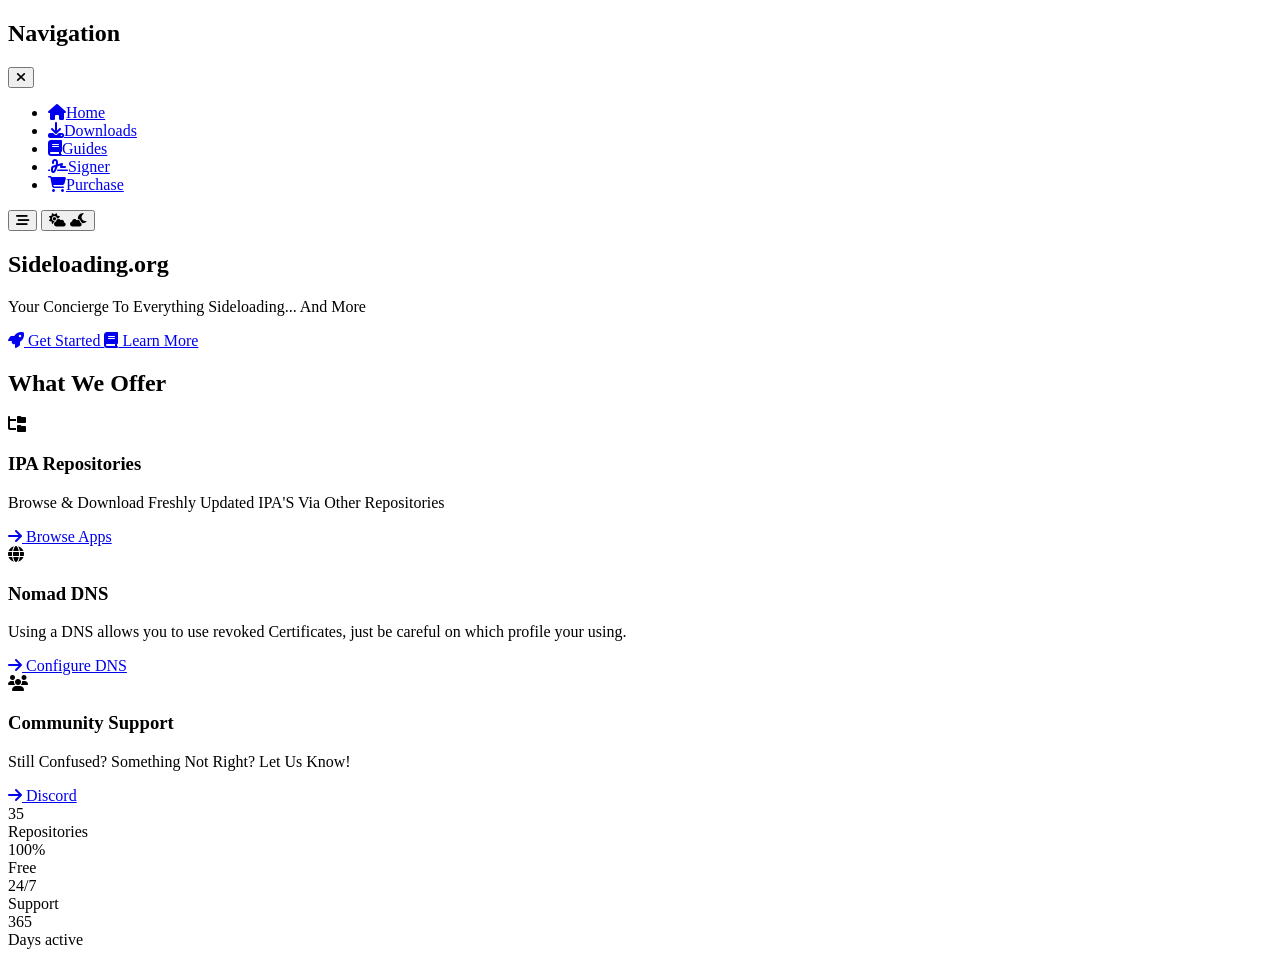
==== commit 32449698: "Add files via upload" ====
--- a/index.html
+++ b/index.html
@@ -1,229 +1,143 @@
 <!DOCTYPE html>
-<html lang="en" class="scroll-smooth">
+<html lang="en">
 <head>
     <meta charset="UTF-8">
     <meta name="viewport" content="width=device-width, initial-scale=1.0">
     <meta property="og:site_name" content="SideLoading.org">
-    <meta name="theme-color" content="#5865F2">
-    <meta property="og:title" content="The Ultimate Sideloading Hub">
-    <meta property="og:description" content="Unlock the full potential of your iOS device with our secure and reliable sideloading solutions. Explore guides, tools, and a thriving community.">
-    <meta property="og:image" content="https://sideloadingdotorg.github.io/Site/images/og-image.png">
-    <meta property="og:image:width" content="1200">
-    <meta property="og:image:height" content="630">
+    <meta name="theme-color" content="#8B5CF6">
+    <meta property="og:title" content="SideLoading.org - Your iOS Sideloading Destination">
+    <meta property="og:description" content="Discover, download, and install iOS apps, certificates, and DNS profiles. Your trusted source for iOS sideloading." />
+    <meta property="og:image" content="https://sideloadingdotorg.github.io/Site/images/logo.png">
+    <meta property="og:image:width" content="1100">
+    <meta property="og:image:height" content="1200">
     <meta property="og:image:type" content="image/png">
-    <meta property="og:image:alt" content="SideLoading.org Logo and Tagline">
-    <title>Sideloading.org</title>
+    <meta property="og:image:alt" content="Logo">
+    <title>SideLoading.org - Your iOS Sideloading Destination</title>
     <link rel="preconnect" href="https://fonts.googleapis.com">
     <link rel="preconnect" href="https://fonts.gstatic.com" crossorigin>
-    <link href="https://fonts.googleapis.com/css2?family=Inter:wght@300;400;500;600;700;800;900&display=swap" rel="stylesheet">
-    <script src="https://cdn.tailwindcss.com"></script>
-    <link rel="stylesheet" href="https://cdnjs.cloudflare.com/ajax/libs/font-awesome/6.5.2/css/all.min.css" xintegrity="sha512-SnH5WK+bZxgPHs44uWIX+LLJAJ9/2PkPKZ5NVXoP+8bJ8I9PzM3q52hE6T+Gg4gKjJ0O5/V88/GqFqV18XpA==" crossorigin="anonymous" referrerpolicy="no-referrer" />
-    <link rel="stylesheet" href="./css/general.css">
-    <link rel="stylesheet" href="./css/home.css">
+    <link href="https://fonts.googleapis.com/css2?family=Inter:wght@300;400;500;600;700&display=swap" rel="stylesheet">
+    <link rel="stylesheet" href="css/shared.css">
+    <link rel="stylesheet" href="css/index.css">
+    <link rel="stylesheet" href="https://cdnjs.cloudflare.com/ajax/libs/font-awesome/6.4.0/css/all.min.css">
 </head>
-<body class="bg-[var(--bg-primary)] text-[var(--text-primary)] transition-colors duration-300">
-    <header id="mainHeader" class="sticky top-0 z-50 py-4 backdrop-blur-lg bg-[var(--bg-primary)] bg-opacity-80 transition-all duration-300 border-b border-[var(--border-color)]">
-        <div class="container mx-auto px-4 flex justify-between items-center">
-            <a href="#" class="flex-shrink-0">
-                <span class="text-2xl font-black bg-[var(--primary-gradient)] bg-clip-text text-transparent">SideLoading.org</span>
-            </a>
-            <nav class="hidden md:flex items-center space-x-6">
-                <a href="#home" class="nav-link font-medium hover:text-[var(--primary-color)] transition-colors">Home</a>
-                <a href="#services" class="nav-link font-medium hover:text-[var(--primary-color)] transition-colors">Services</a>
-                <a href="#guides" class="nav-link font-medium hover:text-[var(--primary-color)] transition-colors">Guides</a>
-                <a href="#reviews" class="nav-link font-medium hover:text-[var(--primary-color)] transition-colors">Reviews</a>
-                <a href="#" class="inline-block py-2 px-6 rounded-full font-bold text-sm text-[var(--bg-primary)] bg-[var(--text-primary)] hover:bg-[var(--text-secondary)] transition-colors">Shop</a>
-            </nav>
-            <div class="flex items-center space-x-4 md:hidden">
-                <button id="themeToggle" class="text-[var(--text-primary)] hover:text-[var(--primary-color)] transition-colors" aria-label="Toggle theme">
-                    <i class="fas fa-sun text-xl sun-icon hidden"></i>
-                    <i class="fas fa-moon text-xl moon-icon"></i>
-                </button>
-                <button id="hamburgerMenu" class="text-[var(--text-primary)] hover:text-[var(--primary-color)] transition-colors" aria-label="Open navigation menu">
-                    <i class="fas fa-bars text-xl"></i>
-                </button>
-            </div>
-        </div>
-    </header>
-    <div id="sidebar" class="fixed inset-y-0 right-0 w-64 bg-[var(--bg-secondary)] border-l border-[var(--border-color)] z-[100] p-6 flex flex-col items-start md:hidden">
-        <div class="flex justify-between items-center w-full mb-8">
-            <span class="text-xl font-black bg-[var(--primary-gradient)] bg-clip-text text-transparent">SideLoading.org</span>
-            <button id="sidebarClose" class="text-[var(--text-primary)] hover:text-[var(--primary-color)] transition-colors text-2xl" aria-label="Close navigation">
-                <i class="fas fa-times"></i>
-            </button>
-        </div>
-        <nav class="flex flex-col space-y-4">
-            <a href="#home" class="nav-link font-medium hover:text-[var(--primary-color)] transition-colors">Home</a>
-            <a href="#services" class="nav-link font-medium hover:text-[var(--primary-color)] transition-colors">Services</a>
-            <a href="#guides" class="nav-link font-medium hover:text-[var(--primary-color)] transition-colors">Guides</a>
-            <a href="#reviews" class="nav-link font-medium hover:text-[var(--primary-color)] transition-colors">Reviews</a>
-            <a href="#" class="mt-4 py-2 px-6 rounded-full font-bold text-sm text-[var(--bg-primary)] bg-[var(--text-primary)] hover:bg-[var(--text-secondary)] transition-colors text-center">Shop</a>
-        </nav>
-    </div>
-    <div id="sidebarOverlay" class="fixed inset-0 bg-black bg-opacity-50 z-50"></div>
-    <main class="min-h-screen">
-        <section id="home" class="relative py-20 md:py-32">
-            <div class="container mx-auto px-4 flex flex-col lg:flex-row items-center justify-between">
-                <div class="text-center lg:text-left lg:w-1/2 mb-12 lg:mb-0 animate-fadeInUp">
-                    <h1 class="text-4xl md:text-6xl font-black leading-tight">
-                        <span class="hero-title"><span class="highlight-text">Unlock</span> Your iOS Device's Full Potential</span>
-                    </h1>
-                    <p class="mt-4 md:mt-6 text-base md:text-xl text-[var(--text-secondary)]">
-                        Explore a world of uncensored apps and seamless experiences. Your trusted gateway to secure and reliable sideloading is her
-                    </p>
-                    <div class="mt-8 flex flex-col sm:flex-row justify-center lg:justify-start items-center space-y-4 sm:space-y-0 sm:space-x-4">
-                        <a href="#services" class="button primary-button py-3 px-8 rounded-full font-bold text-sm text-[var(--bg-primary)] bg-[var(--text-primary)] hover:bg-[var(--text-secondary)] transition-all animate-zoomIn">Get Started</a>
-                        <a href="https://github.com/sideloadingdotorg/Site" class="button secondary-button py-3 px-8 rounded-full font-bold text-sm text-[var(--bg-primary)] bg-[var(--text-primary)] hover:bg-[var(--text-secondary)] transition-all animate-zoomIn delay-200">View on GitHub</a>
-                    </div>
-                </div>
-                <div class="lg:w-1/2 flex justify-center animate-fadeInUp delay-300">
-                    <img src="https://sideloadingdotorg.github.io/Site/images/hero-phone.png" alt="iphone mockup ill force sm to make" class="max-w-xs md:max-w-sm lg:max-w-md w-full">
+<body>
+    <div class="navbar-overlay" id="navbarOverlay"></div>
+    <nav class="slide-navbar" id="slideNavbar">
+      <div class="navbar-header">
+        <h2>Navigation</h2>
+        <button class="navbar-close" id="navbarClose">
+          <i class="fa-solid fa-xmark"></i>
+        </button>
+      </div>
+      <ul class="navbar-menu">
+        <li><a href="index" class="active"><i class="fa-solid fa-home"></i>Home</a></li>
+        <li><a href="downloads"><i class="fa-solid fa-download"></i>Downloads</a></li>
+        <li><a href="guides"><i class="fa-solid fa-book"></i>Guides</a></li>
+        <li><a href="signer"><i class="fa-solid fa-signature"></i>Signer</a></li>
+        <li><a href="https://buy.sideloading.org" class="external-link" target="_blank" rel="noopener noreferrer"><i class="fa-solid fa-shopping-cart"></i>Purchase</a></li>
+      </ul>
+    </nav>
+
+    <button class="hamburger-menu" id="hamburgerMenu" aria-label="Toggle menu">
+        <i class="fa-solid fa-bars-staggered"></i>
+    </button>
+
+    <button class="theme-toggle" id="themeToggle" aria-label="Toggle theme">
+        <i class="fa-solid fa-cloud-sun"></i>
+        <i class="fa-solid fa-cloud-moon"></i>
+    </button>
+
+    <main class="main-content">
+        <section class="section tuff-section">
+            <div class="container-narrow">
+                <h1 class="section-title tuff-title">Sideloading.org</h1>
+                <p class="section-subtitle tuff-description">
+                    Your Concierge To Everything Sideloading... And More
+                </p>
+                <div class="tuff-actions text-center">
+                    <a href="https://github.com/sideloadingdotorg/Site/releases/download/webclip/sideloading.org.mobileconfig" class="btn btn-primary hero-btn">
+                        <i class="fa-solid fa-rocket"></i>
+                        Get Started
+                    </a>
+                    <a href="guides" class="btn btn-secondary hero-btn">
+                        <i class="fa-solid fa-book"></i>
+                        Learn More
+                    </a>
                 </div>
             </div>
         </section>
-        <section id="services" class="py-20 bg-[var(--bg-secondary)] border-y border-[var(--border-color)]">
-            <div class="container mx-auto px-4 text-center">
-                <h2 class="text-3xl md:text-4xl font-extrabold">Comprehensive Sideloading Services</h2>
-                <p class="mt-4 text-[var(--text-secondary)] max-w-2xl mx-auto">We provide the tools and resources you need to get the most out of your device.</p>
-                <div class="mt-12 grid grid-cols-1 md:grid-cols-3 gap-8">
-                    <div class="bg-[var(--bg-primary)] p-8 rounded-xl shadow-lg border border-[var(--border-color)] flex flex-col items-center text-center hover:shadow-xl transition-shadow duration-300">
-                        <div class="text-4xl text-[var(--primary-color)] mb-4">
-                            <i class="fas fa-fingerprint"></i>
+
+        <section class="section features-section">
+            <div class="container">
+                <h2 class="section-title">What We Offer</h2>
+                <div class="grid grid-auto-fit">
+                    <div class="card text-center">
+                        <div class="card-icon">
+                            <i class="fa-solid fa-folder-tree"></i>
                         </div>
-                        <h3 class="text-xl font-bold">Secure Signing</h3>
-                        <p class="mt-2 text-[var(--text-secondary)]">Easily sign and install apps with our reliable certificate signing service. Your privacy is our priority.</p>
-                        <a href="#" class="mt-4 text-[var(--primary-color)] font-semibold flex items-center space-x-2">
-                            <span>Learn More</span>
-                            <i class="fas fa-arrow-right text-sm"></i>
+                        <h3 class="card-title">IPA Repositories</h3>
+                        <p class="card-text">Browse & Download Freshly Updated IPA'S Via Other Repositories</p>
+                        <a href="ipas" class="card-link">
+                            <i class="fa-solid fa-arrow-right"></i>
+                            Browse Apps
                         </a>
                     </div>
-                    <div class="bg-[var(--bg-primary)] p-8 rounded-xl shadow-lg border border-[var(--border-color)] flex flex-col items-center text-center hover:shadow-xl transition-shadow duration-300">
-                        <div class="text-4xl text-[var(--primary-color)] mb-4">
-                            <i class="fas fa-download"></i>
+
+                    <div class="card text-center">
+                        <div class="card-icon">
+                            <i class="fa-solid fa-globe"></i>
                         </div>
-                        <h3 class="text-xl font-bold">Vast Library</h3>
-                        <p class="mt-2 text-[var(--text-secondary)]">Access a curated library of the latest and greatest IPA files, updated regularly for your convenience.</p>
-                        <a href="#" class="mt-4 text-[var(--primary-color)] font-semibold flex items-center space-x-2">
-                            <span>Browse Apps</span>
-                            <i class="fas fa-arrow-right text-sm"></i>
+                        <h3 class="card-title">Nomad DNS</h3>
+                        <p class="card-text">Using a DNS allows you to use revoked Certificates, just be careful on which profile your using.</p>
+                        <a href="https://github.com/sideloadingdotorg/Site/releases/download/DNS/Nomad.mobileconfig" class="card-link">
+                            <i class="fa-solid fa-arrow-right"></i>
+                            Configure DNS
                         </a>
                     </div>
-                    <div class="bg-[var(--bg-primary)] p-8 rounded-xl shadow-lg border border-[var(--border-color)] flex flex-col items-center text-center hover:shadow-xl transition-shadow duration-300">
-                        <div class="text-4xl text-[var(--primary-color)] mb-4">
-                            <i class="fas fa-users-line"></i>
+
+                    <div class="card text-center">
+                        <div class="card-icon">
+                            <i class="fa-solid fa-users"></i>
                         </div>
-                        <h3 class="text-xl font-bold">Active Community</h3>
-                        <p class="mt-2 text-[var(--text-secondary)]">Join our Discord server to connect with fellow sideloaders, get help, and stay up-to-date.</p>
-                        <a href="#" class="mt-4 text-[var(--primary-color)] font-semibold flex items-center space-x-2">
-                            <span>Join Now</span>
-                            <i class="fas fa-arrow-right text-sm"></i>
+                        <h3 class="card-title">Community Support</h3>
+                        <p class="card-text">Still Confused? Something Not Right? Let Us Know!</p>
+                        <a href="https://discord.gg/tqAZcA5PTr" class="card-link external-link" target="_blank" rel="noopener noreferrer">
+                            <i class="fa-solid fa-arrow-right"></i>
+                            Discord
                         </a>
                     </div>
                 </div>
             </div>
         </section>
-        <section id="guides" class="py-20">
-            <div class="container mx-auto px-4">
-                <h2 class="text-3xl md:text-4xl font-extrabold text-center">Master the Sideloading Trade</h2>
-                <p class="mt-4 text-[var(--text-secondary)] max-w-2xl mx-auto text-center">Our in-depth guides and tutorials make sideloading accessible to everyone, from beginners to experts.</p>
-                <div class="relative mt-12 overflow-hidden">
-                    <div id="guides-carousel-track" class="flex transition-transform duration-500 ease-in-out">
-                        <div class="min-w-full md:min-w-[50%] lg:min-w-[33.33%] px-4">
-                            <div class="bg-[var(--bg-secondary)] rounded-xl shadow-lg overflow-hidden border border-[var(--border-color)]">
-                                <img src="https://via.placeholder.com/600x400.png?text=Getting+Started" alt="pic" class="w-full h-48 object-cover">
-                                <div class="p-6">
-                                    <h3 class="text-xl font-bold">Guide to Sideloading</h3>
-                                    <p class="mt-2 text-[var(--text-secondary)]">A comprehensive guide for those new to the world of iOS sideloading. We walk you through every step.</p>
-                                    <a href="#" class="mt-4 inline-block py-2 px-6 rounded-full font-bold text-sm text-[var(--bg-primary)] bg-[var(--text-primary)] hover:bg-[var(--text-secondary)] transition-colors">Read Guide</a>
-                                </div>
-                            </div>
+
+        <section class="section">
+            <div class="container">
+                <div class="stats-container">
+                    <div class="grid grid-4 stats-grid">
+                        <div class="stat-item">
+                            <div class="stat-number">35</div>
+                            <div class="stat-label">Repositories</div>
                         </div>
-                        <div class="min-w-full md:min-w-[50%] lg:min-w-[33.33%] px-4">
-                            <div class="bg-[var(--bg-secondary)] rounded-xl shadow-lg overflow-hidden border border-[var(--border-color)]">
-                                <img src="https://via.placeholder.com/600x400.png?text=Advanced+Tips" alt="pic" class="w-full h-48 object-cover">
-                                <div class="p-6">
-                                    <h3 class="text-xl font-bold">Advanced Signing Tips</h3>
-                                    <p class="mt-2 text-[var(--text-secondary)]">Learn advanced techniques for signing and managing your apps like a true professional.</p>
-                                    <a href="#" class="mt-4 inline-block py-2 px-6 rounded-full font-bold text-sm text-[var(--bg-primary)] bg-[var(--text-primary)] hover:bg-[var(--text-secondary)] transition-colors">Read Guide</a>
-                                </div>
-                            </div>
+                        <div class="stat-item">
+                            <div class="stat-number">100%</div>
+                            <div class="stat-label">Free</div>
                         </div>
-                        <div class="min-w-full md:min-w-[50%] lg:min-w-[33.33%] px-4">
-                            <div class="bg-[var(--bg-secondary)] rounded-xl shadow-lg overflow-hidden border border-[var(--border-color)]">
-                                <img src="https://via.placeholder.com/600x400.png?text=Troubleshooting" alt="pic" class="w-full h-48 object-cover">
-                                <div class="p-6">
-                                    <h3 class="text-xl font-bold">Common Issues & Fixes</h3>
-                                    <p class="mt-2 text-[var(--text-secondary)]">Find solutions to common problems and get your apps running smoothly again.</p>
-                                    <a href="#" class="mt-4 inline-block py-2 px-6 rounded-full font-bold text-sm text-[var(--bg-primary)] bg-[var(--text-primary)] hover:bg-[var(--text-secondary)] transition-colors">Read Guide</a>
-                                </div>
-                            </div>
+                        <div class="stat-item">
+                            <div class="stat-number">24/7</div>
+                            <div class="stat-label">Support</div>
                         </div>
-                    </div>
-                    <div class="flex justify-center mt-8 space-x-4">
-                        <button id="prevGuide" class="p-3 rounded-full border border-[var(--border-color)] text-[var(--text-secondary)] hover:bg-[var(--bg-secondary)] hover:text-[var(--text-primary)] transition-colors" aria-label="Previous guide">
-                            <i class="fas fa-chevron-left"></i>
-                        </button>
-                        <button id="nextGuide" class="p-3 rounded-full border border-[var(--border-color)] text-[var(--text-secondary)] hover:bg-[var(--bg-secondary)] hover:text-[var(--text-primary)] transition-colors" aria-label="Next guide">
-                            <i class="fas fa-chevron-right"></i>
-                        </button>
+                        <div class="stat-item">
+                            <div class="stat-number">365</div>
+                            <div class="stat-label">Days active</div>
+                        </div>
                     </div>
                 </div>
             </div>
         </section>
-        <section id="reviews" class="py-20 bg-[var(--bg-secondary)] border-y border-[var(--border-color)]">
-            <div class="container mx-auto px-4 text-center">
-                <h2 class="text-3xl md:text-4xl font-extrabold">What Our Customers Say</h2>
-                <p class="mt-4 text-[var(--text-secondary)] max-w-2xl mx-auto">Don't just take our word for it. Hear from our community members about their experience.</p>
-                <div class="mt-12 grid grid-cols-1 md:grid-cols-3 gap-8">
-                    <div class="bg-[var(--bg-primary)] p-6 rounded-xl shadow-lg border border-[var(--border-color)]">
-                        <div class="flex items-center space-x-4 mb-4">
-                            <div class="w-12 h-12 rounded-full bg-[var(--bg-secondary)] flex items-center justify-center text-lg text-[var(--text-primary)]">
-                                <i class="fas fa-user-circle"></i>
-                            </div>
-                            <div>
-                                <h4 class="font-bold">spartan</h4>
-                                <div class="text-yellow-400 text-sm">
-                                    <i class="fas fa-star"></i><i class="fas fa-star"></i><i class="fas fa-star"></i><i class="fas fa-star"></i><i class="fas fa-star"></i>
-                                </div>
-                            </div>
-                        </div>
-                        <p class="text-[var(--text-secondary)]">"blank"</p>
-                    </div>
-                    <div class="bg-[var(--bg-primary)] p-6 rounded-xl shadow-lg border border-[var(--border-color)]">
-                        <div class="flex items-center space-x-4 mb-4">
-                            <div class="w-12 h-12 rounded-full bg-[var(--bg-secondary)] flex items-center justify-center text-lg text-[var(--text-primary)]">
-                                <i class="fas fa-user-circle"></i>
-                            </div>
-                            <div>
-                                <h4 class="font-bold">spartan</h4>
-                                <div class="text-yellow-400 text-sm">
-                                    <i class="fas fa-star"></i><i class="fas fa-star"></i><i class="fas fa-star"></i><i class="fas fa-star"></i><i class="fas fa-star"></i>
-                                </div>
-                            </div>
-                        </div>
-                        <p class="text-[var(--text-secondary)]">"blank"</p>
-                    </div>
-                    <div class="bg-[var(--bg-primary)] p-6 rounded-xl shadow-lg border border-[var(--border-color)]">
-                        <div class="flex items-center space-x-4 mb-4">
-                            <div class="w-12 h-12 rounded-full bg-[var(--bg-secondary)] flex items-center justify-center text-lg text-[var(--text-primary)]">
-                                <i class="fas fa-user-circle"></i>
-                            </div>
-                        <div>
-                                <h4 class="font-bold">spartan</h4>
-                                <div class="text-yellow-400 text-sm">
-                                    <i class="fas fa-star"></i><i class="fas fa-star"></i><i class="fas fa-star"></i><i class="fas fa-star"></i><i class="fas fa-star"></i>
-                                </div>
-                            </div>
-                        </div>
-                        <p class="text-[var(--text-secondary)]">"blank"</p>
-                    </div>
-                </div>
-            </div>
-        </section>
+
+
     </main>
-    <footer class="py-8 text-center border-t border-[var(--border-color)]">
-        <p class="text-sm text-[var(--text-secondary)]">&copy; 2025 SideLoading.org. All Rights Reserved.</p>
-    </footer>
-    <script src="./js/index.js"></script>
+
+    <script src="JavaScript/shared.js"></script>
 </body>
 </html>
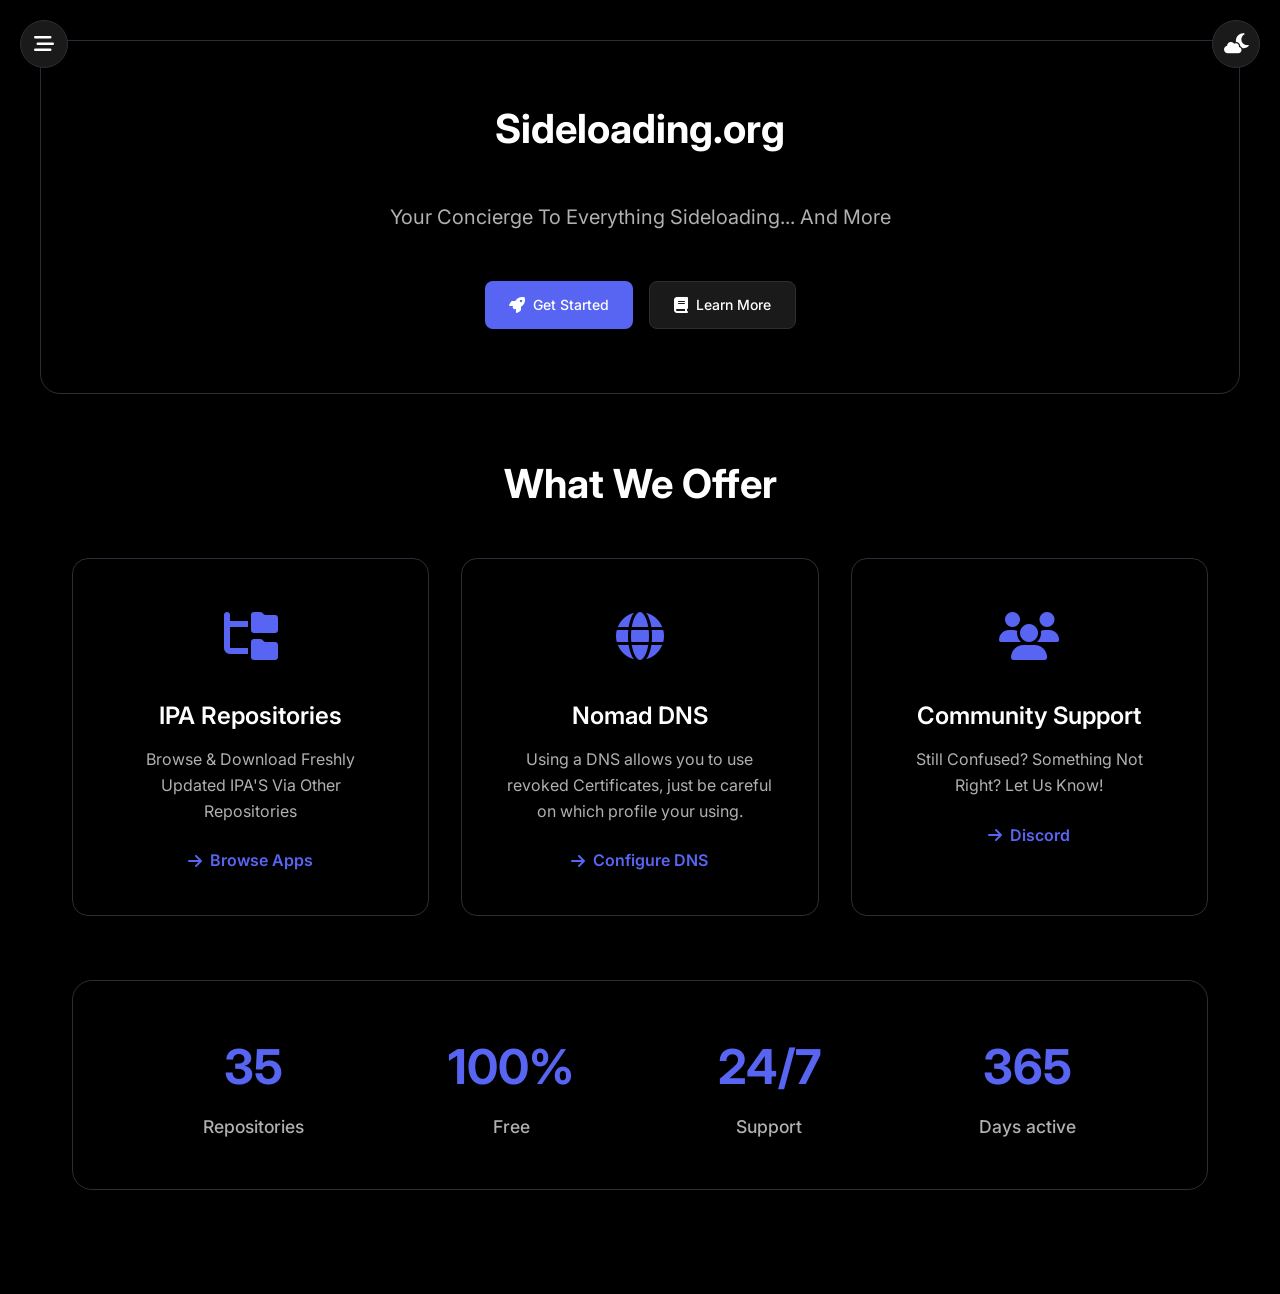
==== commit c52d061d: "Update index.html" ====
--- a/index.html
+++ b/index.html
@@ -5,9 +5,9 @@
     <meta name="viewport" content="width=device-width, initial-scale=1.0">
     <meta property="og:site_name" content="SideLoading.org">
     <meta name="theme-color" content="#8B5CF6">
-    <meta property="og:title" content="SideLoading.org - Your iOS Sideloading Destination">
-    <meta property="og:description" content="Discover, download, and install iOS apps, certificates, and DNS profiles. Your trusted source for iOS sideloading." />
-    <meta property="og:image" content="https://sideloadingdotorg.github.io/Site/images/logo.png">
+    <meta property="og:title" content="SideLoading.org">
+    <meta property="og:description" content="Your concierge for sideloading..." />
+    <meta property="og:image" content="https://sideloadingdotorg.github.io/Site/files/logo.png">
     <meta property="og:image:width" content="1100">
     <meta property="og:image:height" content="1200">
     <meta property="og:image:type" content="image/png">
--- a/css/shared.css
+++ b/css/shared.css
@@ -0,0 +1,1315 @@
+:root {
+  --accent-color: #5865F2;
+  --accent-color-hover: #4752C4;
+  --accent-color-light: #7983F5;
+  
+  --bg-primary: #ffffff;
+  --bg-secondary: #f8f9fa;
+  --bg-tertiary: #f1f3f4;
+  --text-primary: #1a1a1a;
+  --text-secondary: #5f6368;
+  --text-tertiary: #80868b;
+  --border-color: #dadce0;
+  --shadow-color: rgba(0, 0, 0, 0.1);
+  
+  --success-color: #34a853;
+  --warning-color: #fbbc04;
+  --error-color: #ea4335;
+  --info-color: #4285f4;
+}
+
+[data-theme="dark"] {
+  --bg-primary: #000000;
+  --bg-secondary: #1a1a1a;
+  --bg-tertiary: #363737;
+  --text-primary: #ffffff;
+  --text-secondary: #b0b0b0;
+  --text-tertiary: #808080;
+  --border-color: #2d2d3a;
+  --shadow-color: rgba(0, 0, 0, 0.3);
+}
+
+* {
+  margin: 0;
+  padding: 0;
+  box-sizing: border-box;
+}
+
+body {
+  font-family: 'Inter', -apple-system, BlinkMacSystemFont, 'Segoe UI', Roboto, sans-serif;
+  background-color: var(--bg-primary);
+  color: var(--text-primary);
+  line-height: 1.6;
+  transition: background-color 0.3s ease, color 0.3s ease;
+}
+
+.hamburger-menu {
+  position: fixed;
+  top: 20px;
+  left: 20px;
+  background: var(--bg-secondary);
+  border: 1px solid var(--border-color);
+  border-radius: 50%;
+  width: 48px;
+  height: 48px;
+  display: flex;
+  align-items: center;
+  justify-content: center;
+  cursor: pointer;
+  z-index: 1000;
+  transition: all 0.3s ease;
+  box-shadow: 0 2px 8px var(--shadow-color);
+}
+
+.hamburger-menu:hover {
+  background: var(--bg-tertiary);
+  transform: scale(1.05);
+}
+
+.hamburger-menu::after {
+  content: '';
+  position: absolute;
+  top: -1px;
+  left: -1px;
+  right: -1px;
+  bottom: -1px;
+  border: 1px solid var(--accent-color);
+  border-radius: 50%;
+  opacity: 0;
+  transition: opacity 0.3s ease;
+}
+
+.hamburger-menu:hover::after {
+  opacity: 1;
+  animation: pulseOutline 2s infinite;
+}
+
+@keyframes pulseOutline {
+  0% {
+    transform: scale(1) rotate(0deg);
+    opacity: 0.6;
+  }
+  50% {
+    transform: scale(1.05) rotate(180deg);
+    opacity: 0.3;
+  }
+  100% {
+    transform: scale(1) rotate(360deg);
+    opacity: 0.6;
+  }
+}
+
+.hamburger-menu i {
+  font-size: 20px;
+  color: var(--text-primary);
+  transition: all 0.3s ease;
+}
+
+.theme-toggle {
+  position: fixed;
+  top: 20px;
+  right: 20px;
+  background: var(--bg-secondary);
+  border: 1px solid var(--border-color);
+  border-radius: 50%;
+  width: 48px;
+  height: 48px;
+  display: flex;
+  align-items: center;
+  justify-content: center;
+  cursor: pointer;
+  z-index: 1000;
+  transition: all 0.3s ease;
+  box-shadow: 0 2px 8px var(--shadow-color);
+}
+
+.theme-toggle .fa-cloud-sun,
+.theme-toggle .fa-cloud-moon {
+  font-size: 20px;
+  color: var(--text-primary);
+  transition: opacity 0.4s ease;
+  position: absolute;
+  top: 50%;
+  left: 50%;
+  transform: translate(-50%, -50%);
+}
+
+.theme-toggle .fa-cloud-sun {
+  opacity: 1;
+}
+
+.theme-toggle .fa-cloud-moon {
+  opacity: 0;
+}
+
+[data-theme="dark"] .theme-toggle .fa-cloud-sun {
+  opacity: 0;
+}
+
+[data-theme="dark"] .theme-toggle .fa-cloud-moon {
+  opacity: 1;
+}
+
+.theme-toggle:hover {
+  background: var(--bg-tertiary);
+  transform: scale(1.05);
+}
+
+.theme-toggle::after {
+  content: '';
+  position: absolute;
+  top: -1px;
+  left: -1px;
+  right: -1px;
+  bottom: -1px;
+  border: 1px solid var(--accent-color);
+  border-radius: 50%;
+  opacity: 0;
+  transition: opacity 0.3s ease;
+}
+
+.theme-toggle:hover::after {
+  opacity: 1;
+  animation: pulseOutline 2s infinite;
+}
+
+
+
+.main-content {
+  min-height: 100vh;
+  padding: 40px;
+  max-width: 1400px;
+  margin: 0 auto;
+}
+
+.container {
+  max-width: 1200px;
+  margin: 0 auto;
+  padding: 0 20px;
+}
+
+h1, h2, h3, h4, h5, h6 {
+  color: var(--text-primary);
+  font-weight: 600;
+  line-height: 1.3;
+}
+
+.page-title {
+  font-size: 2.5rem;
+  margin-bottom: 1rem;
+  text-align: center;
+}
+
+.page-description {
+  font-size: 1.1rem;
+  color: var(--text-secondary);
+  text-align: center;
+  margin-bottom: 2rem;
+}
+
+.btn {
+  display: inline-flex;
+  align-items: center;
+  gap: 8px;
+  padding: 12px 24px;
+  border: none;
+  border-radius: 8px;
+  font-size: 14px;
+  font-weight: 500;
+  text-decoration: none;
+  cursor: pointer;
+  transition: all 0.2s ease;
+  font-family: inherit;
+}
+
+.btn-primary {
+  background: var(--accent-color);
+  color: white;
+}
+
+.btn-primary:hover:not(:disabled) {
+  background: var(--accent-color-hover);
+  transform: translateY(-1px);
+}
+
+.btn-primary:disabled {
+  opacity: 0.6;
+  cursor: not-allowed;
+}
+
+.btn-secondary {
+  background: var(--bg-secondary);
+  color: var(--text-primary);
+  border: 1px solid var(--border-color);
+}
+
+.btn-secondary:hover {
+  background: var(--bg-tertiary);
+}
+
+.btn i {
+  font-size: 16px;
+}
+
+.search-container {
+  margin-bottom: 2rem;
+}
+
+.search-input-wrapper {
+  position: relative;
+  max-width: 500px;
+  margin: 0 auto;
+}
+
+.search-input {
+  width: 100%;
+  padding: 16px 48px 16px 48px;
+  border: 2px solid var(--border-color);
+  border-radius: 12px;
+  font-size: 16px;
+  background: var(--bg-secondary);
+  color: var(--text-primary);
+  transition: all 0.3s ease;
+}
+
+.search-input:focus {
+  outline: none;
+  border-color: var(--accent-color);
+  background: var(--bg-primary);
+  box-shadow: 0 0 0 3px rgba(88, 101, 242, 0.1);
+}
+
+.search-icon {
+  position: absolute;
+  left: 16px;
+  top: 50%;
+  transform: translateY(-50%);
+  font-size: 20px;
+  color: var(--text-secondary);
+}
+
+.search-clear {
+  position: absolute;
+  right: 16px;
+  top: 50%;
+  transform: translateY(-50%);
+  background: none;
+  border: none;
+  cursor: pointer;
+  padding: 4px;
+  border-radius: 4px;
+  color: var(--text-secondary);
+  transition: all 0.2s ease;
+}
+
+.search-clear:hover {
+  background: var(--bg-tertiary);
+  color: var(--text-primary);
+}
+
+.search-clear i {
+  font-size: 16px;
+}
+
+.search-results-info {
+  text-align: center;
+  margin-top: 1rem;
+  color: var(--text-secondary);
+  font-size: 14px;
+}
+
+.repo-grid {
+  display: grid;
+  grid-template-columns: repeat(auto-fill, minmax(300px, 1fr));
+  gap: 20px;
+  margin-top: 2rem;
+}
+
+.repo-container {
+  background: var(--bg-secondary);
+  border: 1px solid var(--border-color);
+  border-radius: 12px;
+  padding: 1.5rem;
+  cursor: pointer;
+  transition: all 0.3s ease;
+  display: flex;
+  flex-direction: column;
+  gap: 1rem;
+}
+
+.repo-container {
+  position: relative;
+}
+
+@keyframes neonGlow {
+  0%, 100% {
+    box-shadow: 
+      0 0 2px rgba(88, 101, 242, 0.3);
+  }
+  50% {
+    box-shadow: 
+      0 0 4px rgba(88, 101, 242, 0.5);
+  }
+}
+
+.trace-border {
+  position: absolute;
+  top: 0;
+  left: 0;
+  width: 99%;
+  height: 97.2%;
+  pointer-events: none;
+  z-index: 1;
+  padding: 1rem;
+  box-sizing: border-box;
+}
+
+.trace-border::before {
+  content: '';
+  position: absolute;
+  top: 0;
+  left: 0;
+  width: 100%;
+  height: 100%;
+  border: 2px solid transparent;
+  border-radius: 12px;
+}
+
+.trace-border::after {
+  content: '';
+  position: absolute;
+  top: 0;
+  left: 0;
+  width: 100%;
+  height: 100%;
+  border: 2px solid transparent;
+  border-radius: 12px;
+}
+
+.repo-container:hover .trace-border::before {
+  border-top: 2px solid rgba(88, 101, 242, 0.8);
+  border-left: 2px solid rgba(88, 101, 242, 0.8);
+  animation: neonGlow 2s ease-in-out infinite;
+}
+
+.repo-container:hover .trace-border::after {
+  border-bottom: 2px solid rgba(88, 101, 242, 0.8);
+  border-right: 2px solid rgba(88, 101, 242, 0.8);
+  animation: neonGlow 2s ease-in-out infinite;
+}
+
+.repo-container:hover {
+  transform: translateY(-2px);
+  box-shadow: 0 8px 25px rgba(88, 101, 242, 0.3);
+  border-color: var(--accent-color);
+}
+
+.repo-container h3 {
+  margin: 0;
+  color: var(--text-primary);
+  font-size: 1.2rem;
+}
+
+.repo-container p {
+  margin: 0;
+  color: var(--text-secondary);
+  font-size: 14px;
+  line-height: 1.5;
+}
+
+.repo-header {
+  display: flex;
+  align-items: center;
+  gap: 1rem;
+}
+
+.repo-icon {
+  width: 48px;
+  height: 48px;
+  background: var(--accent-color);
+  border-radius: 12px;
+  display: flex;
+  align-items: center;
+  justify-content: center;
+  flex-shrink: 0;
+}
+
+.repo-icon i {
+  font-size: 24px;
+  color: white;
+}
+
+.repo-info {
+  flex: 1;
+  min-width: 0;
+}
+
+.repo-name {
+  margin: 0 0 0.5rem 0;
+  color: var(--text-primary);
+  font-size: 1.2rem;
+  font-weight: 600;
+}
+
+.repo-url {
+  margin: 0;
+  color: var(--text-secondary);
+  font-size: 14px;
+  line-height: 1.4;
+  word-break: break-all;
+}
+
+.repo-status {
+  display: flex;
+  align-items: center;
+  gap: 0.5rem;
+  font-size: 14px;
+  color: var(--text-secondary);
+}
+
+.repo-status-indicator {
+  width: 8px;
+  height: 8px;
+  border-radius: 50%;
+  background: var(--success-color);
+  animation: pulse 2s infinite;
+}
+
+@keyframes pulse {
+  0%, 100% { opacity: 1; }
+  50% { opacity: 0.5; }
+}
+
+.ipa-grid {
+  display: grid;
+  grid-template-columns: repeat(auto-fill, minmax(250px, 1fr));
+  gap: 1rem;
+  margin-top: 1rem;
+}
+
+.ipa-item {
+  background: var(--bg-secondary);
+  border: 1px solid var(--border-color);
+  border-radius: 8px;
+  padding: 1rem;
+  transition: all 0.2s ease;
+}
+
+
+
+.ipa-item:hover {
+  border-color: var(--accent-color);
+  transform: translateY(-1px);
+  box-shadow: 0 4px 15px rgba(88, 101, 242, 0.2);
+}
+
+.ipa-header {
+  display: flex;
+  align-items: flex-start;
+  gap: 1rem;
+  margin-bottom: 1rem;
+}
+
+.ipa-icon {
+  width: 48px;
+  height: 48px;
+  border-radius: 8px;
+  overflow: hidden;
+  flex-shrink: 0;
+  background: var(--bg-tertiary);
+  display: flex;
+  align-items: center;
+  justify-content: center;
+}
+
+.ipa-icon img {
+  width: 100%;
+  height: 100%;
+  object-fit: cover;
+}
+
+.ipa-icon i {
+  font-size: 24px;
+  color: var(--text-secondary);
+}
+
+.ipa-info {
+  flex: 1;
+  min-width: 0;
+}
+
+.ipa-info h3 {
+  margin: 0 0 0.5rem 0;
+  color: var(--text-primary);
+  font-size: 1.1rem;
+  font-weight: 600;
+}
+
+.ipa-info p {
+  margin: 0 0 0.5rem 0;
+  color: var(--text-secondary);
+  font-size: 14px;
+  line-height: 1.4;
+}
+
+.ipa-info small {
+  font-size: 12px;
+  color: var(--text-tertiary);
+}
+
+.ipa-download-btn {
+  width: 100%;
+  padding: 0.75rem 1rem;
+  background: var(--accent-color);
+  color: white;
+  border: none;
+  border-radius: 8px;
+  font-size: 14px;
+  font-weight: 500;
+  cursor: pointer;
+  transition: all 0.2s ease;
+  display: flex;
+  align-items: center;
+  justify-content: center;
+  gap: 0.5rem;
+  text-decoration: none;
+}
+
+.ipa-download-btn:hover:not(:disabled) {
+  background: var(--accent-color-hover);
+  transform: translateY(-1px);
+}
+
+.ipa-download-btn:disabled {
+  opacity: 0.5;
+  cursor: not-allowed;
+  transform: none;
+}
+
+.ipa-download-btn i {
+  font-size: 16px;
+}
+
+.error-container {
+  text-align: center;
+  padding: 3rem 2rem;
+  color: var(--text-secondary);
+}
+
+.error-container i {
+  font-size: 48px;
+  color: var(--error-color);
+  margin: 0 auto 1rem;
+  display: block;
+}
+
+.error-container h3 {
+  margin: 0 0 1rem 0;
+  color: var(--text-primary);
+}
+
+.error-container p {
+  margin: 0 0 1.5rem 0;
+  line-height: 1.6;
+}
+
+.modal-buttons-container {
+  display: flex;
+  gap: 1rem;
+  margin-top: 1.5rem;
+}
+
+.retry-btn {
+  background: var(--accent-color);
+  color: white;
+  border: none;
+  border-radius: 8px;
+  padding: 0.75rem 1.5rem;
+  font-size: 14px;
+  font-weight: 500;
+  cursor: pointer;
+  transition: all 0.2s ease;
+  margin-top: 1rem;
+}
+
+.retry-btn:hover {
+  background: var(--accent-color-hover);
+  transform: translateY(-1px);
+}
+
+.modal.active {
+  display: flex;
+}
+
+.notification {
+  position: fixed;
+  top: 20px;
+  left: 50%;
+  transform: translateX(-50%);
+  padding: 1rem 1.5rem;
+  border-radius: 8px;
+  color: white;
+  font-weight: 500;
+  z-index: 1001;
+  animation: slideDown 0.3s ease;
+}
+
+.notification-success {
+  background: var(--success-color);
+}
+
+.notification-error {
+  background: var(--error-color);
+}
+
+.notification-warning {
+  background: var(--warning-color);
+}
+
+.notification-info {
+  background: var(--info-color);
+}
+
+@keyframes slideDown {
+  from {
+    transform: translateX(-50%) translateY(-100%);
+    opacity: 0;
+  }
+  to {
+    transform: translateX(-50%) translateY(0);
+    opacity: 1;
+  }
+}
+
+.loading-container {
+  grid-column: 1 / -1;
+  text-align: center;
+  padding: 3rem;
+  color: var(--text-secondary);
+}
+
+.loading-spinner {
+  width: 40px;
+  height: 40px;
+  border: 3px solid var(--border-color);
+  border-top: 3px solid var(--accent-color);
+  border-radius: 50%;
+  animation: spin 1s linear infinite;
+  margin: 0 auto 1rem;
+}
+
+@keyframes spin {
+  0% { transform: rotate(0deg); }
+  100% { transform: rotate(360deg); }
+}
+
+.modal {
+  display: none;
+  position: fixed;
+  top: 0;
+  left: 0;
+  width: 100%;
+  height: 100%;
+  background: rgba(0, 0, 0, 0.5);
+  z-index: 1000;
+  backdrop-filter: blur(4px);
+}
+
+.modal.show {
+  display: flex;
+  align-items: center;
+  justify-content: center;
+}
+
+.modal-content {
+  background: var(--bg-primary);
+  border-radius: 16px;
+  max-width: 90vw;
+  max-height: 90vh;
+  overflow: hidden;
+  box-shadow: 0 20px 40px var(--shadow-color);
+  border: 1px solid var(--border-color);
+}
+
+.modal-header {
+  padding: 24px;
+  border-bottom: 1px solid var(--border-color);
+  display: flex;
+  justify-content: space-between;
+  align-items: center;
+}
+
+.modal-title {
+  margin: 0;
+  font-size: 1.5rem;
+}
+
+.modal-close {
+  background: none;
+  border: none;
+  cursor: pointer;
+  padding: 8px;
+  border-radius: 8px;
+  color: var(--text-secondary);
+  transition: all 0.2s ease;
+}
+
+.modal-close:hover {
+  background: var(--bg-secondary);
+  color: var(--text-primary);
+}
+
+.modal-close i {
+  font-size: 20px;
+}
+
+.modal-search-container {
+  padding: 20px 24px 0;
+}
+
+.modal-body {
+  padding: 24px;
+  max-height: 60vh;
+  overflow-y: auto;
+}
+
+.waiting-container {
+  max-width: 800px;
+  margin: 0 auto;
+  padding: 2rem;
+}
+
+.desktop-layout {
+  display: grid;
+  grid-template-columns: 1fr 1fr;
+  gap: 3rem;
+  margin-bottom: 2rem;
+  max-width: 1200px;
+  margin-left: auto;
+  margin-right: auto;
+}
+
+.help-section {
+  max-width: 1200px;
+  margin: 0 auto 2rem auto;
+}
+
+.left-section, .right-section {
+  display: flex;
+  flex-direction: column;
+  gap: 2rem;
+}
+
+
+
+.file-info {
+  background: var(--bg-secondary);
+  padding: 2.5rem;
+  border-radius: 16px;
+  border: 1px solid var(--border-color);
+  box-shadow: 0 4px 20px rgba(0, 0, 0, 0.1);
+}
+
+
+
+@media (max-width: 768px) {
+  .desktop-layout {
+    grid-template-columns: 1fr;
+    gap: 2rem;
+  }
+  
+  .main-content {
+    padding: 10px;
+  }
+  
+  .container {
+    padding: 0 10px;
+  }
+  
+  .page-title {
+    font-size: 2rem;
+  }
+  
+  .modal-content {
+    margin: 20px;
+    max-width: calc(100vw - 40px);
+  }
+  
+  .hamburger-menu {
+    top: 10px;
+    left: 10px;
+    width: 40px;
+    height: 40px;
+  }
+  
+  .theme-toggle {
+    top: 10px;
+    right: 10px;
+    width: 40px;
+    height: 40px;
+  }
+}
+
+* {
+  transition: background-color 0.3s ease, color 0.3s ease, border-color 0.3s ease;
+}
+
+.navbar-overlay {
+  position: fixed;
+  top: 0;
+  left: 0;
+  width: 100%;
+  height: 100%;
+  background: rgba(0, 0, 0, 0.5);
+  z-index: 9998;
+  opacity: 0;
+  visibility: hidden;
+  transition: all 0.3s ease;
+  backdrop-filter: blur(8px);
+  -webkit-backdrop-filter: blur(8px);
+}
+
+.navbar-overlay.active {
+  opacity: 1;
+  visibility: visible;
+}
+
+.slide-navbar {
+  position: fixed;
+  top: 0;
+  left: -300px;
+  width: 300px;
+  height: 100%;
+  background: #f5f5f5;
+  border-right: 1px solid var(--border-color);
+  z-index: 9999;
+  transition: left 0.3s ease;
+  box-shadow: 2px 0 10px rgba(0, 0, 0, 0.1);
+}
+
+[data-theme="dark"] .slide-navbar {
+  background: #2a2a2a;
+}
+
+.slide-navbar.active {
+  left: 0;
+}
+
+.navbar-header {
+  padding: 20px;
+  border-bottom: 2px solid #e0e0e0;
+  background: var(--bg-color);
+}
+
+[data-theme="dark"] .navbar-header {
+  border-bottom: 2px solid #404040;
+}
+
+.navbar-header h2 {
+  margin: 0;
+  color: var(--text-color);
+  font-size: 1.5rem;
+  font-weight: 600;
+}
+
+.navbar-close {
+  position: absolute;
+  top: 20px;
+  right: 20px;
+  background: none;
+  border: none;
+  color: var(--text-color);
+  font-size: 1.2rem;
+  cursor: pointer;
+  padding: 5px;
+  border-radius: 50%;
+  transition: all 0.2s ease;
+}
+
+.navbar-close:hover {
+  background: var(--hover-bg);
+  color: var(--accent-color);
+}
+
+.navbar-menu {
+  padding: 20px 0;
+  list-style: none;
+  margin: 0;
+}
+
+.navbar-menu li {
+  margin: 0;
+}
+
+.navbar-menu a {
+  display: flex;
+  align-items: center;
+  padding: 15px 20px;
+  color: var(--text-color);
+  text-decoration: none;
+  transition: all 0.2s ease;
+  border-left: 3px solid transparent;
+}
+
+.navbar-menu a:hover {
+  background: #e0e0e0;
+  border-left-color: #333333;
+  color: #333333;
+}
+
+[data-theme="dark"] .navbar-menu a:hover {
+  background: #404040;
+  border-left-color: #ffffff;
+  color: #ffffff;
+}
+
+.navbar-menu a i {
+  margin-right: 15px;
+  width: 20px;
+  text-align: center;
+  font-size: 1.1rem;
+}
+
+.navbar-menu a.external-link {
+  color: var(--accent-color);
+}
+
+.navbar-menu a.external-link:hover {
+  background: rgba(88, 101, 242, 0.1);
+  border-left-color: var(--accent-color);
+  color: var(--accent-color);
+}
+
+[data-theme="dark"] .navbar-menu a.external-link:hover {
+  background: rgba(88, 101, 242, 0.1);
+  border-left-color: var(--accent-color);
+  color: var(--accent-color);
+}
+
+.navbar-menu a.active {
+  background: #e0e0e0;
+  color: #333333;
+  border-left-color: #333333;
+}
+
+.navbar-menu a.active:hover {
+  background: #e0e0e0;
+  color: #333333;
+  border-left-color: #333333;
+}
+
+[data-theme="dark"] .navbar-menu a.active {
+  background: #404040;
+  color: #ffffff;
+  border-left-color: #ffffff;
+}
+
+[data-theme="dark"] .navbar-menu a.active:hover {
+  background: #404040;
+  color: #ffffff;
+  border-left-color: #ffffff;
+}
+
+
+
+/* Generic Section Components */
+.section {
+  margin-bottom: 4rem;
+}
+
+.section-title {
+  text-align: center;
+  font-size: 2.5rem;
+  font-weight: 700;
+  margin-bottom: 3rem;
+  color: var(--text-primary);
+}
+
+.section-subtitle {
+  text-align: center;
+  font-size: 1.25rem;
+  color: var(--text-secondary);
+  margin-bottom: 3rem;
+  line-height: 1.6;
+  max-width: 600px;
+  margin-left: auto;
+  margin-right: auto;
+}
+
+/* Generic Card Components */
+.card {
+  background: var(--card-bg);
+  padding: 2.5rem;
+  border-radius: 16px;
+  border: 1px solid var(--border-color);
+  box-shadow: 0 4px 20px rgba(0, 0, 0, 0.1);
+  transition: all 0.3s ease;
+}
+
+.card:hover {
+  transform: translateY(-5px);
+  box-shadow: 0 8px 30px rgba(0, 0, 0, 0.15);
+  border-color: var(--accent-color);
+}
+
+.card-icon {
+  font-size: 3rem;
+  color: var(--accent-color);
+  margin-bottom: 1.5rem;
+}
+
+.card-title {
+  font-size: 1.5rem;
+  font-weight: 600;
+  margin-bottom: 1rem;
+  color: var(--text-primary);
+}
+
+.card-text {
+  color: var(--text-secondary);
+  line-height: 1.6;
+  margin-bottom: 1.5rem;
+}
+
+.card-link {
+  display: inline-flex;
+  align-items: center;
+  gap: 0.5rem;
+  color: var(--accent-color);
+  text-decoration: none;
+  font-weight: 600;
+  transition: all 0.3s ease;
+}
+
+.card-link:hover {
+  color: var(--accent-color-hover);
+  transform: translateX(5px);
+}
+
+/* Generic Grid Components */
+.grid {
+  display: grid;
+  gap: 2rem;
+}
+
+.grid-2 {
+  grid-template-columns: repeat(2, 1fr);
+}
+
+.grid-3 {
+  grid-template-columns: repeat(3, 1fr);
+}
+
+.grid-4 {
+  grid-template-columns: repeat(4, 1fr);
+}
+
+.grid-auto-fit {
+  grid-template-columns: repeat(auto-fit, minmax(350px, 1fr));
+}
+
+.grid-responsive {
+  grid-template-columns: repeat(auto-fit, minmax(200px, 1fr));
+}
+
+/* Generic Text Utilities */
+.text-center {
+  text-align: center;
+}
+
+.text-left {
+  text-align: left;
+}
+
+.text-right {
+  text-align: right;
+}
+
+.text-primary {
+  color: var(--text-primary);
+}
+
+.text-secondary {
+  color: var(--text-secondary);
+}
+
+.text-accent {
+  color: var(--accent-color);
+}
+
+/* Generic Spacing Utilities */
+.mb-1 { margin-bottom: 0.5rem; }
+.mb-2 { margin-bottom: 1rem; }
+.mb-3 { margin-bottom: 1.5rem; }
+.mb-4 { margin-bottom: 2rem; }
+.mb-5 { margin-bottom: 3rem; }
+
+.p-1 { padding: 0.5rem; }
+.p-2 { padding: 1rem; }
+.p-3 { padding: 1.5rem; }
+.p-4 { padding: 2rem; }
+.p-5 { padding: 3rem; }
+
+/* Generic Layout Utilities */
+.container {
+  max-width: 1200px;
+  margin: 0 auto;
+  padding: 0 2rem;
+}
+
+.container-wide {
+  max-width: 1400px;
+  margin: 0 auto;
+  padding: 0 2rem;
+}
+
+.container-narrow {
+  max-width: 800px;
+  margin: 0 auto;
+  padding: 0 2rem;
+}
+
+/* Responsive Utilities */
+@media (max-width: 768px) {
+  .container,
+  .container-wide,
+  .container-narrow {
+    padding: 0 1rem;
+  }
+  
+  .grid-2,
+  .grid-3,
+  .grid-4 {
+    grid-template-columns: 1fr;
+  }
+  
+  .grid-auto-fit,
+  .grid-responsive {
+    grid-template-columns: 1fr;
+    gap: 1.5rem;
+  }
+  
+  .card {
+    padding: 2rem 1.5rem;
+  }
+  
+  .section-title {
+    font-size: 2rem;
+    margin-bottom: 2rem;
+  }
+  
+  .section-subtitle {
+    font-size: 1.1rem;
+    margin-bottom: 2rem;
+  }
+  
+  .stats-container {
+    padding: 2rem 1rem;
+  }
+  
+  .stat-number {
+    font-size: 2.5rem;
+  }
+  
+  .section {
+    margin-bottom: 2rem;
+  }
+}
+
+@media (max-width: 480px) {
+  .container,
+  .container-wide,
+  .container-narrow {
+    padding: 0 0.75rem;
+  }
+  
+  .card {
+    padding: 1.5rem 1rem;
+  }
+  
+  .section-title {
+    font-size: 1.75rem;
+    margin-bottom: 1.5rem;
+  }
+  
+  .section-subtitle {
+    font-size: 1rem;
+    margin-bottom: 1.5rem;
+  }
+  
+  .stats-container {
+    padding: 1.5rem 0.75rem;
+  }
+  
+  .section {
+    margin-bottom: 1.5rem;
+  }
+}
+
+
+
+.stats-container {
+  background: var(--card-bg);
+  padding: 3rem 2rem;
+  border-radius: 20px;
+  border: 1px solid var(--border-color);
+  margin-bottom: 4rem;
+}
+
+.stats-grid {
+  display: grid;
+  gap: 2rem;
+  max-width: 1000px;
+  margin: 0 auto;
+}
+
+.stat-item {
+  text-align: center;
+}
+
+.stat-number {
+  font-size: 3rem;
+  font-weight: 700;
+  color: var(--accent-color);
+  margin-bottom: 0.5rem;
+}
+
+.stat-label {
+  font-size: 1.1rem;
+  color: var(--text-secondary);
+  font-weight: 500;
+}
+
+
+
+@media (max-width: 768px) {
+  .hero-title {
+    font-size: 2.5rem;
+  }
+  
+  .hero-description {
+    font-size: 1.1rem;
+  }
+  
+  .features-grid {
+    grid-template-columns: 1fr;
+  }
+  
+  .hero-actions {
+    flex-direction: column;
+    align-items: center;
+  }
+  
+  .stats-grid {
+    grid-template-columns: 1fr;
+    gap: 1.5rem;
+  }
+  
+  .stat-number {
+    font-size: 2.5rem;
+  }
+  
+  .stats-section {
+    padding: 2rem 1rem;
+  }
+}
--- a/css/index.css
+++ b/css/index.css
@@ -0,0 +1,200 @@
+.tuff-section {
+  text-align: center;
+  padding: 4rem 2rem;
+  margin-bottom: 4rem;
+  background: linear-gradient(135deg, var(--bg-secondary) 0%, var(--card-bg) 100%);
+  border-radius: 20px;
+  border: 1px solid var(--border-color);
+}
+
+.tuff-content {
+  max-width: 800px;
+  margin: 0 auto;
+}
+
+.tuff-title {
+  font-size: 3.5rem;
+  font-weight: 700;
+  margin-bottom: 1.5rem;
+  color: var(--text-primary);
+  line-height: 1.2;
+}
+
+.tuff-description {
+  font-size: 1.25rem;
+  color: var(--text-secondary);
+  margin-bottom: 3rem;
+  line-height: 1.6;
+  max-width: 600px;
+  margin-left: auto;
+  margin-right: auto;
+}
+
+.tuff-actions {
+  display: flex;
+  gap: 1rem;
+  justify-content: center;
+  flex-wrap: wrap;
+}
+
+.tuff-btn {
+  padding: 1rem 2rem;
+  font-size: 1.1rem;
+  font-weight: 600;
+}
+
+.features-section {
+  margin-bottom: 4rem;
+}
+
+.section-title {
+  text-align: center;
+  font-size: 2.5rem;
+  font-weight: 700;
+  margin-bottom: 3rem;
+  color: var(--text-primary);
+}
+
+.features-grid {
+  display: grid;
+  grid-template-columns: repeat(auto-fit, minmax(350px, 1fr));
+  gap: 2rem;
+  margin-bottom: 3rem;
+}
+
+.feature-card {
+  background: var(--card-bg);
+  padding: 2.5rem;
+  border-radius: 16px;
+  border: 1px solid var(--border-color);
+  box-shadow: 0 4px 20px rgba(0, 0, 0, 0.1);
+  transition: all 0.3s ease;
+  text-align: center;
+}
+
+.feature-card:hover {
+  transform: translateY(-5px);
+  box-shadow: 0 8px 30px rgba(0, 0, 0, 0.15);
+  border-color: var(--accent-color);
+}
+
+.feature-icon {
+  font-size: 3rem;
+  color: var(--accent-color);
+  margin-bottom: 1.5rem;
+}
+
+.feature-card h3 {
+  font-size: 1.5rem;
+  font-weight: 600;
+  margin-bottom: 1rem;
+  color: var(--text-primary);
+}
+
+.feature-card p {
+  color: var(--text-secondary);
+  line-height: 1.6;
+  margin-bottom: 1.5rem;
+}
+
+.feature-link {
+  display: inline-flex;
+  align-items: center;
+  gap: 0.5rem;
+  color: var(--accent-color);
+  text-decoration: none;
+  font-weight: 600;
+  transition: all 0.3s ease;
+}
+
+.feature-link:hover {
+  color: var(--accent-color-hover);
+  transform: translateX(5px);
+}
+
+.stats-section {
+  background: var(--card-bg);
+  padding: 3rem 2rem;
+  border-radius: 20px;
+  border: 1px solid var(--border-color);
+  margin-bottom: 4rem;
+}
+
+.stats-grid {
+  display: grid;
+  grid-template-columns: repeat(4, 1fr);
+  gap: 2rem;
+  max-width: 1000px;
+  margin: 0 auto;
+}
+
+.stat-item {
+  text-align: center;
+}
+
+.stat-number {
+  font-size: 3rem;
+  font-weight: 700;
+  color: var(--accent-color);
+  margin-bottom: 0.5rem;
+}
+
+.stat-label {
+  font-size: 1.1rem;
+  color: var(--text-secondary);
+  font-weight: 500;
+}
+
+@media (max-width: 768px) {
+  .tuff-section {
+    padding: 2rem 1rem;
+    margin-bottom: 2rem;
+  }
+  
+  .tuff-title {
+    font-size: 2.5rem;
+    margin-bottom: 1rem;
+  }
+  
+  .tuff-description {
+    font-size: 1.1rem;
+    margin-bottom: 2rem;
+  }
+  
+  .tuff-actions {
+    flex-direction: column;
+    align-items: center;
+  }
+  
+  .tuff-btn {
+    width: 100%;
+    max-width: 300px;
+  }
+  
+  .features-grid {
+    grid-template-columns: 1fr;
+    gap: 1.5rem;
+  }
+  
+  .feature-card {
+    padding: 2rem 1.5rem;
+  }
+  
+  .section-title {
+    font-size: 2rem;
+    margin-bottom: 2rem;
+  }
+  
+  .stats-grid {
+    grid-template-columns: 1fr;
+    gap: 1.5rem;
+  }
+  
+  .stats-section {
+    padding: 2rem 1rem;
+  }
+  
+  .stat-number {
+    font-size: 2.5rem;
+  }
+}
